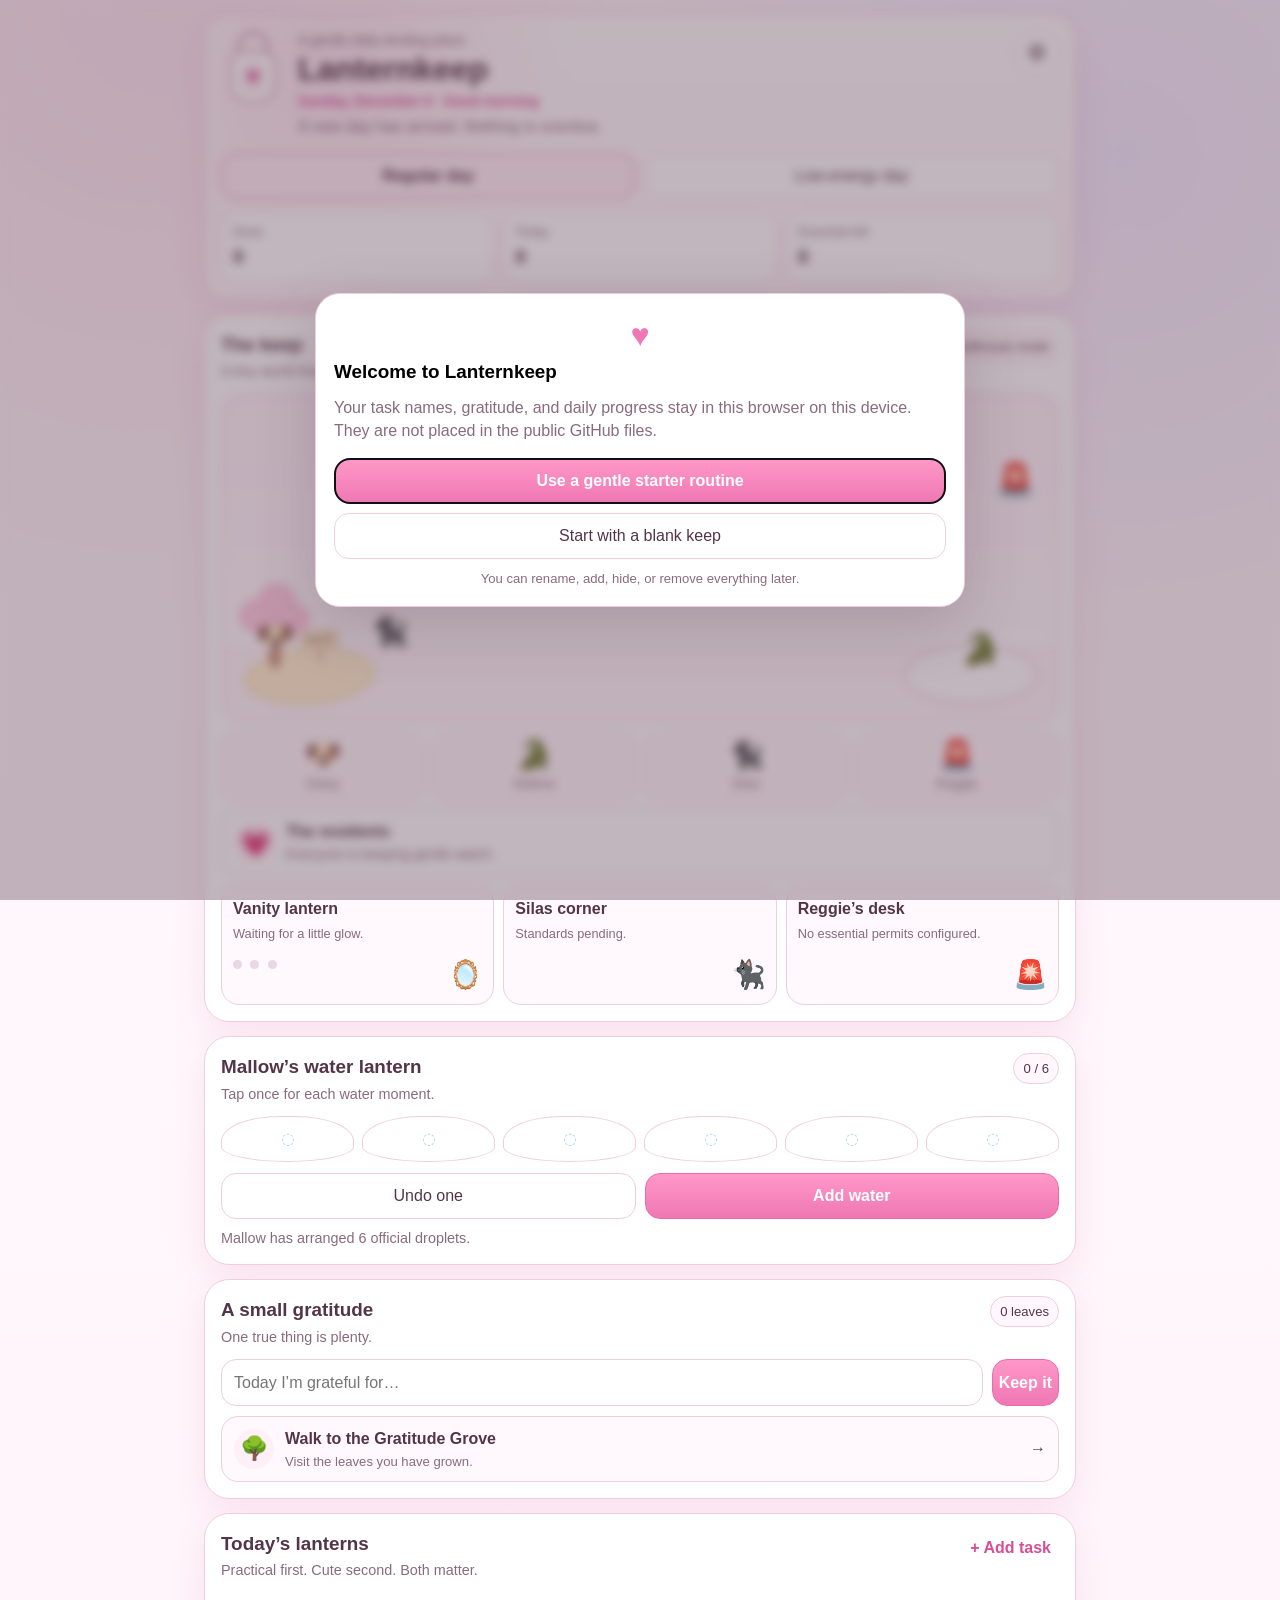
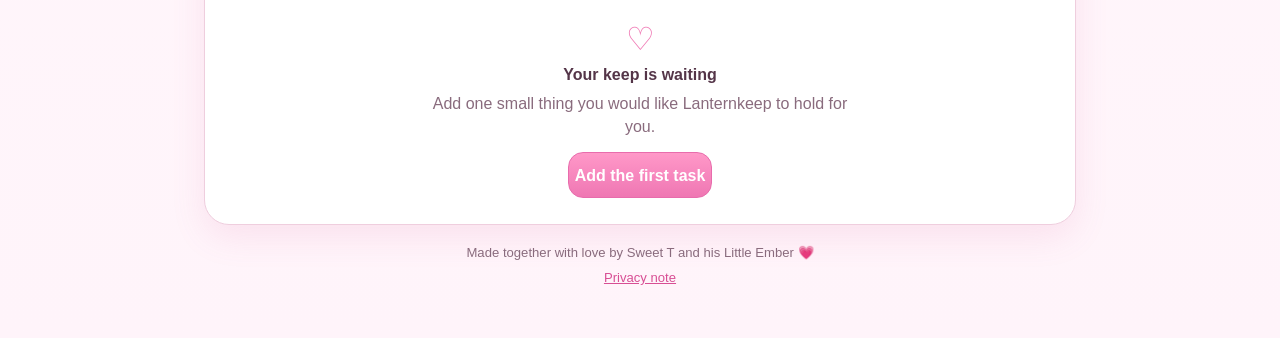
==== index.html @ 1fda89b6 "Add files via upload" ====
<!doctype html>
<html lang="en">
<head>
  <meta charset="utf-8">
  <meta name="viewport" content="width=device-width, initial-scale=1, viewport-fit=cover">
  <meta name="theme-color" content="#ef77b3">
  <meta name="description" content="Lanternkeep — a gentle daily tending app.">
  <title>Lanternkeep</title>

  <link rel="manifest" href="./manifest.webmanifest">
  <link rel="apple-touch-icon" href="./apple-touch-icon.png">
  <link rel="icon" href="./icon-192.png">
  <link rel="stylesheet" href="./styles.css">
</head>

<body>
  <div id="app" class="app-shell">
    <header class="hero card">
      <div class="brand-row">
        <div class="lantern-logo" aria-hidden="true">
          <div class="lantern-handle"></div>
          <div class="lantern-body">
            <div class="lantern-glow"></div>
            <div class="lantern-heart">♥</div>
          </div>
        </div>

        <div class="brand-copy">
          <div class="eyebrow">A gentle daily tending place</div>
          <h1>Lanternkeep</h1>
          <p id="dateLine" class="date-line">Today · The keep is waking up</p>
          <p id="heroMessage">Tend what keeps you well. The rest can wait.</p>
        </div>

        <button id="openSettings" class="icon-button" type="button" aria-label="Edit Lanternkeep">
          ⚙︎
        </button>
      </div>

      <div class="mode-row">
        <button id="regularMode" class="mode-button active" type="button">Regular day</button>
        <button id="lowEnergyMode" class="mode-button" type="button">Low-energy day</button>
      </div>

      <div class="stat-grid" aria-label="Today’s progress">
        <div class="stat">
          <span>Done</span>
          <strong id="doneCount">0</strong>
        </div>
        <div class="stat">
          <span>Today</span>
          <strong id="todayCount">0</strong>
        </div>
        <div class="stat">
          <span>Essential left</span>
          <strong id="essentialLeft">0</strong>
        </div>
      </div>
    </header>

    <main>
      <section class="card keep-card">
        <div class="section-heading">
          <div>
            <h2>The keep</h2>
            <p>A tiny world that settles in as you tend the day.</p>
          </div>
          <div id="sceneBadge" class="pill">dollhouse mode</div>
        </div>

        <div id="world" class="world" aria-label="Lanternkeep living scene">
          <div class="sky-stars" aria-hidden="true">
            <span class="star star-1">✦</span>
            <span class="star star-2">✦</span>
            <span class="star star-3">✦</span>
            <span class="star star-4">✦</span>
          </div>

          <div id="bigLantern" class="big-lantern" aria-hidden="true">
            <div class="lantern-handle"></div>
            <div class="lantern-body">
              <div class="lantern-glow"></div>
              <div class="lantern-heart">♥</div>
            </div>
          </div>

          <button id="openGroveTree" class="pink-tree gratitude-tree-link" type="button" aria-label="Walk to the Gratitude Grove">
            <span class="tree-trunk" aria-hidden="true"></span>
            <span class="tree-leaf leaf-a" aria-hidden="true"></span>
            <span class="tree-leaf leaf-b" aria-hidden="true"></span>
            <span class="tree-leaf leaf-c" aria-hidden="true"></span>
            <span class="tree-path-sign" aria-hidden="true">Grove</span>
          </button>

          <div id="gratitudeTreeNote" class="tree-note"></div>

          <div class="path" aria-hidden="true"></div>
          <div id="pawprints" class="pawprints" aria-hidden="true">
            <span>🐾</span><span>🐾</span><span>🐾</span>
          </div>

          <div class="pond" aria-label="Mallow’s pond">
            <div id="pondFill" class="pond-fill"></div>
            <div class="pond-shine"></div>
          </div>

          <div id="daisyScene" class="scene-resident daisy-scene" aria-label="Daisy">🐶</div>
          <div id="mallowScene" class="scene-resident mallow-scene" aria-label="Mallow">🐊</div>
          <div id="silasScene" class="scene-resident silas-scene" aria-label="Silas">🐈‍⬛</div>
          <div id="reggieScene" class="scene-resident reggie-scene" aria-label="Reggie">🚨</div>

          <div id="sceneBubble" class="scene-bubble" role="status" aria-live="polite"></div>
          <div class="world-ground" aria-hidden="true"></div>
        </div>

        <section class="resident-strip" aria-label="Resident reactions">
          <div class="resident-chips">
            <div id="daisyChip" class="resident-chip" aria-label="Daisy">
              <span class="resident-chip-face" aria-hidden="true">🐶</span>
              <small>Daisy</small>
            </div>
            <div id="mallowChip" class="resident-chip" aria-label="Mallow">
              <span class="resident-chip-face" aria-hidden="true">🐊</span>
              <small>Mallow</small>
            </div>
            <div id="silasChip" class="resident-chip" aria-label="Silas">
              <span class="resident-chip-face" aria-hidden="true">🐈‍⬛</span>
              <small>Silas</small>
            </div>
            <div id="reggieChip" class="resident-chip" aria-label="Reggie">
              <span class="resident-chip-face" aria-hidden="true">🚨</span>
              <small>Reggie</small>
            </div>
          </div>

          <div id="residentReactionBar" class="resident-reaction-bar" role="status" aria-live="polite">
            <span id="residentReactionFace" class="resident-reaction-face" aria-hidden="true">💗</span>
            <div>
              <strong id="residentReactionName">The residents</strong>
              <p id="residentReactionText">Everyone is keeping gentle watch.</p>
            </div>
          </div>
        </section>

        <div class="scene-detail-grid">
          <article class="scene-detail">
            <div>
              <h3>Vanity lantern</h3>
              <p id="vanityMessage">Waiting for a little glow.</p>
              <div class="vanity-lights" aria-hidden="true">
                <span id="faceLight"></span>
                <span id="skinLight"></span>
                <span id="hairLight"></span>
              </div>
            </div>
            <div class="detail-art">🪞</div>
          </article>

          <article class="scene-detail">
            <div>
              <h3>Silas corner</h3>
              <p id="silasMessage">Standards pending.</p>
              <div id="silasStamp" class="mini-stamp">APPROVED</div>
            </div>
            <div class="detail-art">🐈‍⬛</div>
          </article>

          <article class="scene-detail">
            <div>
              <h3>Reggie’s desk</h3>
              <p id="reggieMessage">No permit issued.</p>
              <div id="restStamp" class="mini-stamp">REST OK</div>
            </div>
            <div class="detail-art">🚨</div>
          </article>
        </div>
      </section>

      <section class="card water-card">
        <div class="section-heading">
          <div>
            <h2>Mallow’s water lantern</h2>
            <p>Tap once for each water moment.</p>
          </div>
          <div id="waterBadge" class="pill">0 / 6</div>
        </div>

        <div id="waterDrops" class="water-drops" aria-label="Water progress"></div>

        <div class="two-buttons">
          <button id="undoWater" class="secondary-button" type="button">Undo one</button>
          <button id="addWater" class="primary-button" type="button">Add water</button>
        </div>

        <p id="waterMessage" class="gentle-note">
          Mallow has arranged six official droplets.
        </p>
      </section>

      <section id="gratitude" class="card gratitude-card">
        <div class="section-heading">
          <div>
            <h2>A small gratitude</h2>
            <p>One true thing is plenty.</p>
          </div>
          <span id="gratitudeLeafCount" class="pill">0 leaves</span>
        </div>

        <div class="gratitude-row">
          <input id="gratitudeInput" type="text" maxlength="160" autocomplete="off" placeholder="Today I’m grateful for…">
          <button id="saveGratitude" class="primary-button" type="button">Keep it</button>
        </div>

        <div id="gratitudeSaved" class="saved-note" hidden></div>

        <a id="openGroveLink" class="grove-link-button" href="./grove.html">
          <span class="grove-link-icon" aria-hidden="true">🌳</span>
          <span>
            <strong>Walk to the Gratitude Grove</strong>
            <small>Visit the leaves you have grown.</small>
          </span>
          <span aria-hidden="true">→</span>
        </a>
      </section>

      <section class="card tasks-card">
        <div class="section-heading">
          <div>
            <h2>Today’s lanterns</h2>
            <p>Practical first. Cute second. Both matter.</p>
          </div>
          <button id="addTaskQuick" class="text-button" type="button">+ Add task</button>
        </div>

        <div id="taskSections"></div>

        <div id="emptyRoutine" class="empty-state" hidden>
          <div class="empty-icon">♡</div>
          <h3>Your keep is waiting</h3>
          <p>Add one small thing you would like Lanternkeep to hold for you.</p>
          <button id="emptyAddTask" class="primary-button" type="button">Add the first task</button>
        </div>
      </section>

    </main>

    <footer>
      <p>Made together with love by Sweet T and his Little Ember 💗</p>
      <button id="openPrivacy" type="button">Privacy note</button>
    </footer>
  </div>

  <dialog id="welcomeDialog" class="app-dialog">
    <form method="dialog" class="dialog-card">
      <div class="dialog-lantern">♥</div>
      <h2>Welcome to Lanternkeep</h2>
      <p>
        Your task names, gratitude, and daily progress stay in this browser on this device.
        They are not placed in the public GitHub files.
      </p>

      <div class="choice-stack">
        <button id="useStarter" class="primary-button" type="button">
          Use a gentle starter routine
        </button>
        <button id="startBlank" class="secondary-button" type="button">
          Start with a blank keep
        </button>
      </div>

      <p class="dialog-fine-print">
        You can rename, add, hide, or remove everything later.
      </p>
    </form>
  </dialog>

  <dialog id="settingsDialog" class="app-dialog">
    <form method="dialog" class="dialog-card settings-dialog-card">
      <div class="dialog-header">
        <div>
          <div class="eyebrow">Stored only on this device</div>
          <h2>Edit Lanternkeep</h2>
        </div>
        <button class="icon-button" value="cancel" aria-label="Close settings">×</button>
      </div>

      <div class="settings-section">
        <div class="settings-heading">
          <div>
            <h3>Your routine</h3>
            <p>Private task names are saved in this browser, not GitHub.</p>
          </div>
          <button id="addTaskSettings" class="text-button" type="button">+ Add</button>
        </div>
        <div id="settingsTaskList" class="settings-task-list"></div>
      </div>

      <div class="settings-section">
        <h3>Water goal</h3>
        <label class="field-label" for="waterGoal">Droplets per day</label>
        <select id="waterGoal">
          <option value="4">4</option>
          <option value="5">5</option>
          <option value="6">6</option>
          <option value="7">7</option>
          <option value="8">8</option>
          <option value="9">9</option>
          <option value="10">10</option>
        </select>
      </div>

      <div class="settings-section privacy-box">
        <h3>Privacy and backups</h3>
        <p>
          Lanternkeep uses local browser storage. This is private from GitHub, but it is not
          encrypted and it does not automatically move to another phone. Clearing Safari website
          data can erase it.
        </p>

        <div class="two-buttons">
          <button id="exportData" class="secondary-button" type="button">Export backup</button>
          <label class="secondary-button file-button">
            Import backup
            <input id="importData" type="file" accept="application/json">
          </label>
        </div>
      </div>

      <div class="danger-zone">
        <button id="resetToday" class="secondary-button" type="button">Reset today</button>
        <button id="eraseEverything" class="danger-button" type="button">Erase all local data</button>
      </div>
    </form>
  </dialog>

  <dialog id="taskDialog" class="app-dialog">
    <form id="taskForm" class="dialog-card">
      <div class="dialog-header">
        <div>
          <div class="eyebrow">Kept on this device</div>
          <h2 id="taskDialogTitle">Add a lantern</h2>
        </div>
        <button id="closeTaskDialog" class="icon-button" type="button" aria-label="Close task editor">×</button>
      </div>

      <input id="editingTaskId" type="hidden">

      <label class="field-label" for="taskName">Task name</label>
      <input id="taskName" type="text" maxlength="80" autocomplete="off" required placeholder="A small thing to tend">

      <div class="form-grid">
        <div>
          <label class="field-label" for="taskSection">Time of day</label>
          <select id="taskSection">
            <option value="morning">Morning</option>
            <option value="afternoon">Afternoon</option>
            <option value="evening">Evening</option>
            <option value="bedtime">Bedtime</option>
          </select>
        </div>

        <div>
          <label class="field-label" for="taskType">Kind</label>
          <select id="taskType">
            <option value="essential">Essential</option>
            <option value="daily">Daily</option>
            <option value="bonus">Bonus</option>
          </select>
        </div>
      </div>

      <label class="field-label" for="taskResident">Resident reaction</label>
      <select id="taskResident">
        <option value="reggie">Reggie</option>
        <option value="silas">Silas</option>
        <option value="daisy">Daisy</option>
        <option value="mallow">Mallow</option>
      </select>

      <div class="two-buttons">
        <button id="deleteTask" class="danger-button" type="button" hidden>Delete task</button>
        <button class="primary-button" type="submit">Save task</button>
      </div>
    </form>
  </dialog>

  <dialog id="privacyDialog" class="app-dialog">
    <form method="dialog" class="dialog-card">
      <div class="dialog-header">
        <h2>Lanternkeep privacy</h2>
        <button class="icon-button" value="cancel" aria-label="Close privacy note">×</button>
      </div>

      <p><strong>Public:</strong> the generic app code and artwork uploaded to GitHub Pages.</p>
      <p><strong>On this device:</strong> your task names, gratitude, settings, and completion history.</p>
      <p>
        That local information is not sent to GitHub. It may still be visible to someone using
        your unlocked device, and it can be lost if browser data is cleared.
      </p>
    </form>
  </dialog>

  <template id="taskSectionTemplate">
    <section class="time-section">
      <div class="time-heading">
        <div>
          <h3></h3>
          <p></p>
        </div>
        <div class="pill section-count"></div>
      </div>
      <div class="task-list"></div>
    </section>
  </template>

  <template id="taskTemplate">
    <label class="task-row">
      <input type="checkbox">
      <span class="custom-check" aria-hidden="true"></span>
      <span class="task-copy">
        <strong class="task-name"></strong>
        <small class="task-kind"></small>
      </span>
      <button class="task-edit-button" type="button" aria-label="Edit task">•••</button>
    </label>
  </template>

  <script src="./app.js"></script>
</body>
</html>
---- styles.css ----
:root {
  --ink: #543548;
  --muted: #896b7d;
  --line: #efcede;
  --pink: #ef77b3;
  --pink-deep: #d84e94;
  --pink-soft: #fff0f7;
  --blue: #86d4fb;
  --panel: #ffffff;
  --danger: #b83d63;
  --shadow: 0 12px 34px rgba(210, 92, 148, 0.12);
  color-scheme: light;
}

* {
  box-sizing: border-box;
}

html {
  background: #fff5fa;
}

body {
  margin: 0;
  min-height: 100vh;
  background:
    radial-gradient(circle at 12% 0%, #ffe8f3 0%, transparent 28%),
    radial-gradient(circle at 88% 8%, #f5edff 0%, transparent 24%),
    linear-gradient(180deg, #fffafd, #fff4fa);
  color: var(--ink);
  font:
    16px/1.45 -apple-system, BlinkMacSystemFont, "Segoe UI", Roboto,
    Helvetica, Arial, sans-serif;
}

button,
input,
select {
  font: inherit;
}

button,
label,
select {
  -webkit-tap-highlight-color: transparent;
}

button {
  touch-action: manipulation;
}

.app-shell {
  width: min(100%, 900px);
  margin: 0 auto;
  padding:
    max(14px, env(safe-area-inset-top))
    14px
    calc(34px + env(safe-area-inset-bottom));
}

.card {
  margin-bottom: 14px;
  padding: 16px;
  overflow: hidden;
  border: 1px solid var(--line);
  border-radius: 25px;
  background: var(--panel);
  box-shadow: var(--shadow);
}

h1,
h2,
h3,
p {
  margin: 0;
}

h1 {
  margin-top: 2px;
  font-size: clamp(1.55rem, 6vw, 2rem);
  line-height: 1.05;
}

h2 {
  font-size: 1.18rem;
}

h3 {
  font-size: 1rem;
}

.eyebrow {
  color: var(--muted);
  font-size: 0.86rem;
}

.hero {
  background:
    radial-gradient(circle at 14% 15%, rgba(239, 119, 179, 0.14), transparent 30%),
    linear-gradient(180deg, #fffdfd, #fff6fb);
}

.brand-row {
  display: flex;
  gap: 13px;
  align-items: flex-start;
}

.brand-copy {
  flex: 1;
  min-width: 0;
}

.brand-copy p {
  margin-top: 6px;
  color: var(--muted);
}

.brand-copy .date-line {
  margin-top: 5px;
  color: var(--pink-deep);
  font-size: 0.86rem;
  font-weight: 700;
}

.brand-copy .date-line + #heroMessage {
  margin-top: 3px;
}

.icon-button {
  display: grid;
  width: 44px;
  height: 44px;
  flex: 0 0 auto;
  place-items: center;
  border: 1px solid var(--line);
  border-radius: 50%;
  background: #fff;
  color: var(--ink);
  font-size: 1.35rem;
  cursor: pointer;
}

.lantern-logo,
.big-lantern {
  position: relative;
  width: 64px;
  height: 77px;
  flex: 0 0 auto;
}

.lantern-handle {
  position: absolute;
  top: 0;
  left: 16px;
  width: 32px;
  height: 25px;
  border: 3px solid #dba3bf;
  border-bottom: 0;
  border-radius: 19px 19px 0 0;
}

.lantern-body {
  position: absolute;
  top: 20px;
  left: 9px;
  width: 46px;
  height: 52px;
  overflow: hidden;
  border: 2px solid #dba3bf;
  border-radius: 14px 14px 18px 18px;
  background: #fff;
}

.lantern-glow {
  position: absolute;
  inset: 8px;
  border-radius: 50% 50% 42% 42%;
  background: var(--pink);
  opacity: 0.14;
  transition: 260ms ease;
}

.lantern-heart {
  position: absolute;
  inset: 0;
  display: grid;
  place-items: center;
  color: var(--pink-deep);
  font-size: 23px;
}

.lit .lantern-glow {
  opacity: 0.74;
  transform: scale(1.08);
  box-shadow: 0 0 28px rgba(239, 119, 179, 0.38);
}

.mode-row {
  display: grid;
  grid-template-columns: 1fr 1fr;
  gap: 9px;
  margin-top: 15px;
}

.mode-button,
.primary-button,
.secondary-button,
.danger-button,
.text-button,
.file-button {
  min-height: 46px;
  border-radius: 15px;
  cursor: pointer;
}

.mode-button {
  border: 1px solid var(--line);
  background: #fff;
  color: var(--ink);
}

.mode-button.active {
  border-color: var(--pink);
  background: var(--pink-soft);
  font-weight: 700;
}

.primary-button {
  border: 1px solid #e86cac;
  background: linear-gradient(180deg, #ff98c8, var(--pink));
  color: #fff;
  font-weight: 700;
}

.secondary-button,
.file-button {
  display: grid;
  place-items: center;
  border: 1px solid var(--line);
  background: #fff;
  color: var(--ink);
  text-align: center;
}

.danger-button {
  border: 1px solid #e1a8ba;
  background: #fff5f8;
  color: var(--danger);
  font-weight: 650;
}

.text-button {
  min-height: 36px;
  padding: 4px 8px;
  border: 0;
  background: transparent;
  color: var(--pink-deep);
  font-weight: 700;
}

.stat-grid {
  display: grid;
  grid-template-columns: repeat(3, 1fr);
  gap: 9px;
  margin-top: 12px;
}

.stat {
  padding: 11px;
  border: 1px solid var(--line);
  border-radius: 17px;
  background: #fff;
}

.stat span {
  display: block;
  color: var(--muted);
  font-size: 0.78rem;
}

.stat strong {
  display: block;
  margin-top: 2px;
  font-size: 1.2rem;
}

.section-heading,
.settings-heading,
.dialog-header,
.time-heading {
  display: flex;
  gap: 10px;
  align-items: flex-start;
  justify-content: space-between;
}

.section-heading {
  margin-bottom: 11px;
}

.section-heading p,
.settings-heading p,
.time-heading p {
  margin-top: 3px;
  color: var(--muted);
  font-size: 0.9rem;
}

.pill {
  padding: 5px 9px;
  border: 1px solid var(--line);
  border-radius: 999px;
  background: #fff7fb;
  font-size: 0.82rem;
  white-space: nowrap;
}

.world {
  position: relative;
  min-height: 330px;
  overflow: hidden;
  border: 1px solid var(--line);
  border-radius: 22px;
  background: linear-gradient(180deg, #fff3fa, #fffafe 62%, #fff);
  transition: 260ms ease;
}

.world.low-energy {
  background: linear-gradient(180deg, #fff9fc, #fff 78%);
}

.big-lantern {
  position: absolute;
  top: 16px;
  left: 50%;
  z-index: 5;
  transform: translateX(-50%) scale(1.13);
}

.star {
  position: absolute;
  z-index: 2;
  color: #efc45f;
  opacity: 0.15;
  transition: 260ms ease;
}

.star.on {
  opacity: 1;
  transform: translateY(-2px);
}

.star-1 { top: 14%; left: 17%; }
.star-2 { top: 20%; left: 35%; }
.star-3 { top: 15%; left: 69%; }
.star-4 { top: 23%; left: 83%; }

.pink-tree {
  position: absolute;
  bottom: 54px;
  left: 17px;
  z-index: 4;
  width: 74px;
  height: 112px;
}

.tree-trunk {
  position: absolute;
  bottom: 0;
  left: 30px;
  width: 12px;
  height: 46px;
  border-radius: 8px;
  background: #c99578;
}

.tree-leaf {
  position: absolute;
  border: 1px solid #efbdd4;
  border-radius: 50%;
  background: #ffcce1;
}

.leaf-a { bottom: 35px; left: 0; width: 36px; height: 34px; }
.leaf-b { bottom: 49px; left: 19px; width: 38px; height: 36px; }
.leaf-c { bottom: 34px; left: 40px; width: 31px; height: 31px; }

.tree-note {
  position: absolute;
  bottom: 124px;
  left: 71px;
  z-index: 9;
  max-width: min(160px, 45vw);
  padding: 5px 8px;
  border: 1px solid var(--line);
  border-radius: 11px;
  background: #fff;
  font-size: 0.72rem;
  opacity: 0;
  transform: translateY(6px);
  transition: 260ms ease;
}

.tree-note.show {
  opacity: 1;
  transform: none;
}

.path {
  position: absolute;
  bottom: 17px;
  left: 22px;
  z-index: 3;
  width: 132px;
  height: 57px;
  border: 1px solid #ebd6a4;
  border-radius: 50%;
  background: #fff0ce;
  transform: rotate(-4deg);
}

.pawprints {
  position: absolute;
  bottom: 30px;
  left: 53px;
  z-index: 8;
  display: flex;
  gap: 7px;
  align-items: center;
  opacity: 0;
  transform: rotate(-10deg) translateY(4px);
  transition: 260ms ease;
  font-size: 17px;
}

.pawprints.show {
  opacity: 1;
  transform: rotate(-10deg) translateY(0);
}

.pond {
  position: absolute;
  right: 20px;
  bottom: 17px;
  z-index: 3;
  width: 134px;
  height: 60px;
  overflow: hidden;
  border: 2px solid #eecfe0;
  border-radius: 50%;
  background: #fff;
}

.pond-fill {
  position: absolute;
  right: 0;
  bottom: 0;
  left: 0;
  height: 0;
  background: linear-gradient(180deg, #c8edff, var(--blue));
  transition: 320ms ease;
}

.pond-shine {
  position: absolute;
  top: 9px;
  left: 50%;
  width: 44px;
  height: 7px;
  border: 2px solid rgba(255,255,255,0.8);
  border-top: 0;
  border-radius: 50%;
  transform: translateX(-50%);
}

.world-ground {
  position: absolute;
  right: 0;
  bottom: 0;
  left: 0;
  z-index: 1;
  height: 74px;
  border-top: 1px solid #f1dce7;
  background: #fff7fb;
}

.scene-resident {
  position: absolute;
  z-index: 8;
  font-size: 31px;
  transform-origin: center;
  user-select: none;
}

.daisy-scene {
  bottom: 61px;
  left: 34px;
  animation: idle-bob 2.8s ease-in-out infinite;
}

.mallow-scene {
  right: 58px;
  bottom: 49px;
  animation: idle-bob 3.2s ease-in-out infinite;
}

.silas-scene {
  bottom: 67px;
  left: 148px;
  animation: idle-blink 4s step-end infinite;
}

.reggie-scene {
  top: 64px;
  right: 23px;
  animation: idle-wiggle 4.6s ease-in-out infinite;
}

.scene-resident.react {
  animation: happy-hop 0.5s ease-in-out 2 alternate;
}

.reggie-scene.permit {
  animation: siren-spin 0.85s ease-in-out 2;
}

.scene-bubble {
  position: absolute;
  top: 126px;
  left: 50%;
  z-index: 10;
  max-width: min(280px, 78%);
  padding: 7px 10px;
  border: 1px solid var(--line);
  border-radius: 12px;
  background: rgba(255,255,255,0.95);
  color: var(--muted);
  font-size: 0.78rem;
  text-align: center;
  opacity: 0;
  transform: translate(-50%, 7px);
  transition: 220ms ease;
  pointer-events: none;
}

.scene-bubble.show {
  opacity: 1;
  transform: translate(-50%, 0);
}

.resident-strip {
  margin-top: 10px;
}

.resident-chips {
  display: grid;
  grid-template-columns: repeat(4, 1fr);
  gap: 7px;
}

.resident-chip {
  display: grid;
  min-width: 0;
  min-height: 66px;
  place-items: center;
  padding: 7px 4px;
  border: 1px solid var(--line);
  border-radius: 16px;
  background: #fff8fc;
  color: var(--muted);
  text-align: center;
  transition: 220ms ease;
}

.resident-chip.active {
  border-color: var(--pink);
  background: var(--pink-soft);
  color: var(--ink);
}

.resident-chip-face {
  display: block;
  font-size: 29px;
  line-height: 1;
  transform-origin: center;
}

.resident-chip small {
  display: block;
  overflow: hidden;
  max-width: 100%;
  margin-top: 4px;
  text-overflow: ellipsis;
  white-space: nowrap;
}

.resident-chip.react .resident-chip-face {
  animation: happy-hop 0.5s ease-in-out 2 alternate;
}

.resident-reaction-bar {
  display: flex;
  gap: 10px;
  align-items: center;
  min-height: 66px;
  margin-top: 8px;
  padding: 10px 12px;
  border: 1px solid var(--line);
  border-radius: 17px;
  background: #fff;
}

.resident-reaction-face {
  display: grid;
  width: 42px;
  height: 42px;
  flex: 0 0 auto;
  place-items: center;
  border-radius: 50%;
  background: var(--pink-soft);
  font-size: 25px;
}

.resident-reaction-bar p {
  margin-top: 2px;
  color: var(--muted);
  font-size: 0.86rem;
}

.scene-detail-grid {
  display: grid;
  grid-template-columns: repeat(3, 1fr);
  gap: 9px;
  margin-top: 9px;
}

.scene-detail {
  position: relative;
  min-height: 120px;
  padding: 11px;
  overflow: hidden;
  border: 1px solid var(--line);
  border-radius: 18px;
  background: #fff8fc;
}

.scene-detail p {
  max-width: calc(100% - 36px);
  margin-top: 4px;
  color: var(--muted);
  font-size: 0.8rem;
}

.detail-art {
  position: absolute;
  right: 10px;
  bottom: 9px;
  font-size: 28px;
}

.vanity-lights {
  margin-top: 9px;
}

.vanity-lights span {
  display: inline-block;
  width: 9px;
  height: 9px;
  margin-right: 4px;
  border-radius: 50%;
  background: #e8d8e1;
  transition: 220ms ease;
}

.vanity-lights span.on {
  background: var(--pink);
  box-shadow: 0 0 8px rgba(238, 118, 177, 0.35);
}

.mini-stamp {
  display: inline-block;
  margin-top: 9px;
  padding: 3px 6px;
  border: 2px solid var(--pink-deep);
  border-radius: 9px;
  color: var(--pink-deep);
  font-size: 0.7rem;
  font-weight: 800;
  opacity: 0;
  transform: rotate(-5deg) scale(0.8);
  transition: 260ms ease;
}

.mini-stamp.show {
  opacity: 1;
  transform: rotate(-5deg) scale(1);
}

.water-drops {
  display: grid;
  grid-template-columns: repeat(auto-fit, minmax(42px, 1fr));
  gap: 8px;
}

.water-drop {
  height: 46px;
  border: 1px solid var(--line);
  border-radius: 50% 50% 57% 57% / 62% 62% 38% 38%;
  background: #fff;
  color: #a3d8f6;
  cursor: pointer;
  transition: 220ms ease;
}

.water-drop.filled {
  border-color: #84cffa;
  background: linear-gradient(180deg, #c8edff, #86d4fb);
  color: #fff;
  transform: translateY(-2px);
}

.two-buttons {
  display: grid;
  grid-template-columns: 1fr 1fr;
  gap: 9px;
  margin-top: 11px;
}

.gentle-note {
  margin-top: 9px;
  color: var(--muted);
  font-size: 0.9rem;
}

.gratitude-row {
  display: grid;
  grid-template-columns: 1fr auto;
  gap: 9px;
}

input[type="text"],
select {
  width: 100%;
  min-height: 46px;
  padding: 11px 12px;
  border: 1px solid var(--line);
  border-radius: 15px;
  background: #fff;
  color: var(--ink);
}

.saved-note {
  margin-top: 9px;
  padding: 10px;
  border: 1px solid var(--line);
  border-radius: 14px;
  background: #fff6fb;
}

.time-section {
  margin-top: 10px;
  overflow: hidden;
  border: 1px solid var(--line);
  border-radius: 19px;
  background: #fff;
}

.time-heading {
  padding: 13px;
  border-bottom: 1px solid #f4e1ea;
}

.task-list {
  padding: 1px 11px 11px;
}

.task-row {
  position: relative;
  display: flex;
  gap: 11px;
  align-items: center;
  min-height: 58px;
  margin-top: 10px;
  padding: 10px;
  border: 1px solid var(--line);
  border-radius: 15px;
  background: #fff;
  cursor: pointer;
  transition: 220ms ease;
}

.task-row.done {
  background: #fff6fb;
  opacity: 0.68;
}

.task-row.done .task-name {
  text-decoration: line-through;
}

.task-row input {
  position: absolute;
  opacity: 0;
  pointer-events: none;
}

.custom-check {
  display: grid;
  width: 24px;
  height: 24px;
  flex: 0 0 auto;
  place-items: center;
  border: 2px solid #dcb3c8;
  border-radius: 7px;
  color: #fff;
  transition: 220ms ease;
}

.task-row.done .custom-check {
  border-color: var(--pink);
  background: var(--pink);
}

.task-row.done .custom-check::after {
  content: "✓";
  font-size: 0.8rem;
}

.task-copy {
  flex: 1;
  min-width: 0;
}

.task-copy strong,
.task-copy small {
  display: block;
}

.task-copy small {
  margin-top: 2px;
  color: var(--muted);
  font-size: 0.8rem;
}

.task-edit-button {
  width: 42px;
  height: 42px;
  flex: 0 0 auto;
  border: 0;
  border-radius: 50%;
  background: transparent;
  color: var(--muted);
  cursor: pointer;
}

.empty-state {
  padding: 24px 10px 10px;
  text-align: center;
}

.empty-state p {
  max-width: 420px;
  margin: 6px auto 14px;
  color: var(--muted);
}

.empty-icon {
  color: var(--pink);
  font-size: 2rem;
}


footer {
  padding: 4px 8px 16px;
  color: var(--muted);
  text-align: center;
  font-size: 0.82rem;
}

footer button {
  margin-top: 5px;
  border: 0;
  background: transparent;
  color: var(--pink-deep);
  text-decoration: underline;
}

.app-dialog {
  width: min(calc(100% - 24px), 650px);
  max-height: calc(100vh - 40px);
  padding: 0;
  overflow: visible;
  border: 0;
  border-radius: 25px;
  background: transparent;
}

.app-dialog::backdrop {
  background: rgba(84, 53, 72, 0.36);
  backdrop-filter: blur(5px);
}

.dialog-card {
  max-height: calc(100vh - 40px);
  padding: 18px;
  overflow-y: auto;
  border: 1px solid var(--line);
  border-radius: 25px;
  background: #fff;
  box-shadow: 0 18px 60px rgba(84, 53, 72, 0.22);
}

.dialog-card > p {
  margin-top: 10px;
  color: var(--muted);
}

.dialog-lantern {
  color: var(--pink);
  font-size: 2rem;
  text-align: center;
}

.choice-stack {
  display: grid;
  gap: 9px;
  margin-top: 16px;
}

.dialog-fine-print {
  font-size: 0.82rem;
  text-align: center;
}

.settings-section {
  margin-top: 18px;
  padding-top: 16px;
  border-top: 1px solid #f3dfe9;
}

.settings-task-list {
  display: grid;
  gap: 8px;
  margin-top: 10px;
}

.settings-task {
  display: flex;
  gap: 9px;
  align-items: center;
  padding: 10px;
  border: 1px solid var(--line);
  border-radius: 14px;
}

.settings-task-copy {
  flex: 1;
  min-width: 0;
}

.settings-task-copy strong,
.settings-task-copy small {
  display: block;
}

.settings-task-copy small {
  color: var(--muted);
}

.settings-task button {
  min-width: 44px;
  min-height: 44px;
  border: 1px solid var(--line);
  border-radius: 13px;
  background: #fff;
  color: var(--ink);
}

.privacy-box {
  padding: 14px;
  border: 1px solid var(--line);
  border-radius: 17px;
  background: #fff8fc;
}

.privacy-box p {
  margin-top: 7px;
  color: var(--muted);
  font-size: 0.88rem;
}

.file-button {
  position: relative;
}

.file-button input {
  position: absolute;
  width: 1px;
  height: 1px;
  opacity: 0;
}

.danger-zone {
  display: grid;
  grid-template-columns: 1fr 1fr;
  gap: 9px;
  margin-top: 18px;
}

.field-label {
  display: block;
  margin: 14px 0 6px;
  color: var(--muted);
  font-size: 0.86rem;
  font-weight: 650;
}

.form-grid {
  display: grid;
  grid-template-columns: 1fr 1fr;
  gap: 9px;
}

@keyframes idle-bob {
  0%, 100% { transform: translateY(0); }
  50% { transform: translateY(-4px); }
}

@keyframes idle-blink {
  0%, 92%, 100% { transform: scaleY(1); }
  94%, 96% { transform: scaleY(0.82); }
}

@keyframes idle-wiggle {
  0%, 100% { transform: rotate(0deg); }
  25% { transform: rotate(-2deg); }
  75% { transform: rotate(2deg); }
}

@keyframes happy-hop {
  from { transform: translateY(0) scale(1); }
  to { transform: translateY(-7px) scale(1.06); }
}

@keyframes siren-spin {
  0% { transform: rotate(-4deg) scale(1); }
  50% { transform: rotate(4deg) scale(1.08); }
  100% { transform: rotate(-4deg) scale(1); }
}

@media (max-width: 720px) {
  .scene-detail-grid {
    grid-template-columns: 1fr;
  }


  .gratitude-row,
  .form-grid {
    grid-template-columns: 1fr;
  }
}

@media (max-width: 390px) {
  .brand-row {
    gap: 9px;
  }

  .lantern-logo {
    transform: scale(0.88);
    transform-origin: top left;
    margin-right: -6px;
  }

  .stat {
    padding: 9px;
  }

  .world {
    min-height: 310px;
  }

  .silas-scene {
    left: 130px;
  }
}

@media (prefers-reduced-motion: reduce) {
  *,
  *::before,
  *::after {
    scroll-behavior: auto !important;
    animation-duration: 0.001ms !important;
    animation-iteration-count: 1 !important;
    transition-duration: 0.001ms !important;
  }
}


/* Gratitude Grove — Lanternkeep 1.2 */
.gratitude-tree-link {
  appearance: none;
  padding: 0;
  border: 0;
  background: transparent;
  color: inherit;
  cursor: pointer;
  -webkit-tap-highlight-color: transparent;
}

.gratitude-tree-link:focus-visible {
  outline: 3px solid rgba(239, 119, 179, 0.38);
  outline-offset: 5px;
}

.gratitude-tree-link.has-leaves .tree-leaf {
  box-shadow: 0 0 12px rgba(239, 119, 179, 0.24);
}

.tree-path-sign {
  position: absolute;
  right: -26px;
  bottom: 18px;
  z-index: 3;
  padding: 2px 5px;
  border: 1px solid #d9b295;
  border-radius: 5px;
  background: #fff0ce;
  color: #795a49;
  font-size: 0.58rem;
  font-weight: 800;
  transform: rotate(-5deg);
}

.tree-path-sign::before {
  content: "";
  position: absolute;
  left: 50%;
  top: 100%;
  width: 2px;
  height: 13px;
  background: #b68668;
  transform: translateX(-50%);
}

.grove-link-button {
  display: flex;
  gap: 11px;
  align-items: center;
  min-height: 58px;
  margin-top: 10px;
  padding: 10px 12px;
  border: 1px solid var(--line);
  border-radius: 17px;
  background: #fff8fc;
  color: var(--ink);
  text-decoration: none;
}

.grove-link-button > span:nth-child(2) {
  flex: 1;
  min-width: 0;
}

.grove-link-button strong,
.grove-link-button small {
  display: block;
}

.grove-link-button small {
  margin-top: 2px;
  color: var(--muted);
  font-size: 0.82rem;
}

.grove-link-icon {
  display: grid;
  width: 40px;
  height: 40px;
  flex: 0 0 auto;
  place-items: center;
  border-radius: 50%;
  background: var(--pink-soft);
  font-size: 23px;
}

.grove-page {
  background:
    radial-gradient(circle at 15% 2%, #ffe5f1 0%, transparent 28%),
    radial-gradient(circle at 87% 12%, #f0eaff 0%, transparent 25%),
    linear-gradient(180deg, #fff8fc, #fff4fa);
}

.grove-shell {
  width: min(100%, 900px);
}

.grove-header {
  background: linear-gradient(180deg, #fffdfd, #fff5fa);
}

.grove-header-row,
.grove-title-row,
.grove-tree-heading {
  display: flex;
  gap: 12px;
  align-items: center;
  justify-content: space-between;
}

.grove-title-row {
  align-items: flex-start;
  justify-content: flex-start;
  margin-top: 17px;
}

.grove-title-row p {
  margin-top: 6px;
  color: var(--muted);
}

.grove-mark {
  display: grid;
  width: 58px;
  height: 58px;
  flex: 0 0 auto;
  place-items: center;
  border: 1px solid var(--line);
  border-radius: 19px;
  background: var(--pink-soft);
  font-size: 31px;
}

.back-to-keep {
  display: inline-grid;
  min-height: 44px;
  place-items: center;
  padding: 8px 12px;
  border: 1px solid var(--line);
  border-radius: 14px;
  background: #fff;
  color: var(--ink);
  text-decoration: none;
}

.grove-branch-heading {
  align-items: flex-start;
}

.month-branches {
  display: flex;
  gap: 8px;
  overflow-x: auto;
  padding: 2px 1px 8px;
  scrollbar-width: thin;
}

.month-branch-button {
  min-width: 104px;
  min-height: 57px;
  padding: 9px 11px;
  border: 1px solid var(--line);
  border-radius: 15px;
  background: #fff;
  color: var(--ink);
  text-align: left;
  cursor: pointer;
}

.month-branch-button strong,
.month-branch-button small {
  display: block;
}

.month-branch-button small {
  margin-top: 2px;
  color: var(--muted);
}

.month-branch-button.active {
  border-color: var(--pink);
  background: var(--pink-soft);
}

.grove-tree-heading {
  margin: 13px 0 9px;
}

.full-grove-tree {
  position: relative;
  min-height: 520px;
  overflow: hidden;
  border: 1px solid var(--line);
  border-radius: 23px;
  background: linear-gradient(180deg, #fff3fa, #fffafe 68%, #fff7fb);
}

.grove-sky-specks span {
  position: absolute;
  z-index: 1;
  color: #efc45f;
  opacity: 0.65;
}

.grove-sky-specks span:nth-child(1) { top: 8%; left: 12%; }
.grove-sky-specks span:nth-child(2) { top: 13%; right: 13%; }
.grove-sky-specks span:nth-child(3) { top: 29%; left: 7%; }
.grove-sky-specks span:nth-child(4) { top: 32%; right: 8%; }

.canopy-cloud {
  position: absolute;
  z-index: 2;
  border: 1px solid #efbdd4;
  border-radius: 50%;
  background: #ffd3e5;
}

.canopy-one { top: 42px; left: 7%; width: 48%; height: 235px; }
.canopy-two { top: 22px; right: 7%; width: 49%; height: 245px; }
.canopy-three { top: 92px; left: 27%; width: 48%; height: 220px; }

.great-trunk {
  position: absolute;
  bottom: 42px;
  left: 50%;
  z-index: 3;
  width: 36px;
  height: 245px;
  border-radius: 22px 22px 9px 9px;
  background: #b98268;
  transform: translateX(-50%);
}

.great-branch {
  position: absolute;
  z-index: 3;
  height: 17px;
  border-radius: 999px;
  background: #b98268;
}

.great-branch-left {
  left: 23%;
  bottom: 190px;
  width: 31%;
  transform: rotate(25deg);
}

.great-branch-right {
  right: 22%;
  bottom: 173px;
  width: 31%;
  transform: rotate(-24deg);
}

.great-branch-high {
  left: 41%;
  bottom: 257px;
  width: 22%;
  transform: rotate(-12deg);
}

.leaf-canopy {
  position: absolute;
  top: 53px;
  right: 7%;
  left: 7%;
  z-index: 5;
  display: grid;
  grid-template-columns: repeat(5, minmax(0, 1fr));
  gap: 8px 6px;
  align-content: start;
}

.grove-leaf-button {
  min-width: 0;
  min-height: 49px;
  padding: 5px 3px;
  border: 1px solid #dfa9c3;
  border-radius: 65% 35% 62% 38%;
  background: #fff0f7;
  color: var(--ink);
  cursor: pointer;
  transform: rotate(var(--leaf-turn));
  transition: 180ms ease;
}

.grove-leaf-button strong,
.grove-leaf-button small {
  display: block;
  line-height: 1.05;
}

.grove-leaf-button strong {
  font-size: 1rem;
}

.grove-leaf-button small {
  margin-top: 3px;
  color: var(--muted);
  font-size: 0.66rem;
}

.grove-leaf-button.active,
.grove-leaf-button:focus-visible {
  border-color: var(--pink-deep);
  background: var(--pink);
  color: #fff;
  transform: rotate(var(--leaf-turn)) translateY(-3px) scale(1.04);
}

.grove-leaf-button.active small {
  color: #fff;
}

.grove-leaf-button.today::after {
  content: "today";
  display: block;
  margin-top: 2px;
  color: inherit;
  font-size: 0.52rem;
  font-weight: 800;
  letter-spacing: 0.04em;
  text-transform: uppercase;
}

.grove-ground {
  position: absolute;
  right: 0;
  bottom: 0;
  left: 0;
  z-index: 1;
  height: 76px;
  border-top: 1px solid #f0dce7;
  background: #fff7fb;
}

.leaf-memory {
  min-height: 135px;
  margin-top: 10px;
  padding: 16px;
  border: 1px solid var(--line);
  border-radius: 19px;
  background: #fff8fc;
}

.leaf-memory p {
  margin-top: 7px;
  color: var(--ink);
  font-size: 1.02rem;
}

.grove-empty {
  padding: 22px 12px 10px;
  text-align: center;
}

.grove-empty p {
  max-width: 430px;
  margin: 7px auto 14px;
  color: var(--muted);
}

.bare-tree {
  position: relative;
  width: 150px;
  height: 180px;
  margin: 0 auto 8px;
}

.bare-trunk {
  position: absolute;
  bottom: 0;
  left: 50%;
  width: 24px;
  height: 125px;
  border-radius: 18px 18px 7px 7px;
  background: #b98268;
  transform: translateX(-50%);
}

.bare-branch {
  position: absolute;
  bottom: 92px;
  width: 78px;
  height: 12px;
  border-radius: 999px;
  background: #b98268;
}

.branch-left { left: 8px; transform: rotate(28deg); }
.branch-right { right: 8px; transform: rotate(-28deg); }

.grove-cta {
  display: inline-grid;
  min-height: 46px;
  place-items: center;
  padding: 9px 14px;
  text-decoration: none;
}

.grove-philosophy {
  display: flex;
  gap: 13px;
  align-items: flex-start;
}

.grove-philosophy p {
  margin-top: 5px;
  color: var(--muted);
}

.grove-philosophy-icon {
  display: grid;
  width: 44px;
  height: 44px;
  flex: 0 0 auto;
  place-items: center;
  border-radius: 50%;
  background: var(--pink-soft);
  color: var(--pink-deep);
  font-size: 1.35rem;
}

.grove-page footer a {
  display: inline-block;
  margin-top: 5px;
  color: var(--pink-deep);
}

@media (max-width: 480px) {
  .full-grove-tree {
    min-height: 500px;
  }

  .leaf-canopy {
    top: 52px;
    right: 5%;
    left: 5%;
    gap: 7px 4px;
  }

  .grove-leaf-button {
    min-height: 46px;
  }

  .canopy-one { left: 2%; width: 54%; }
  .canopy-two { right: 2%; width: 54%; }
  .canopy-three { left: 24%; width: 53%; }
}
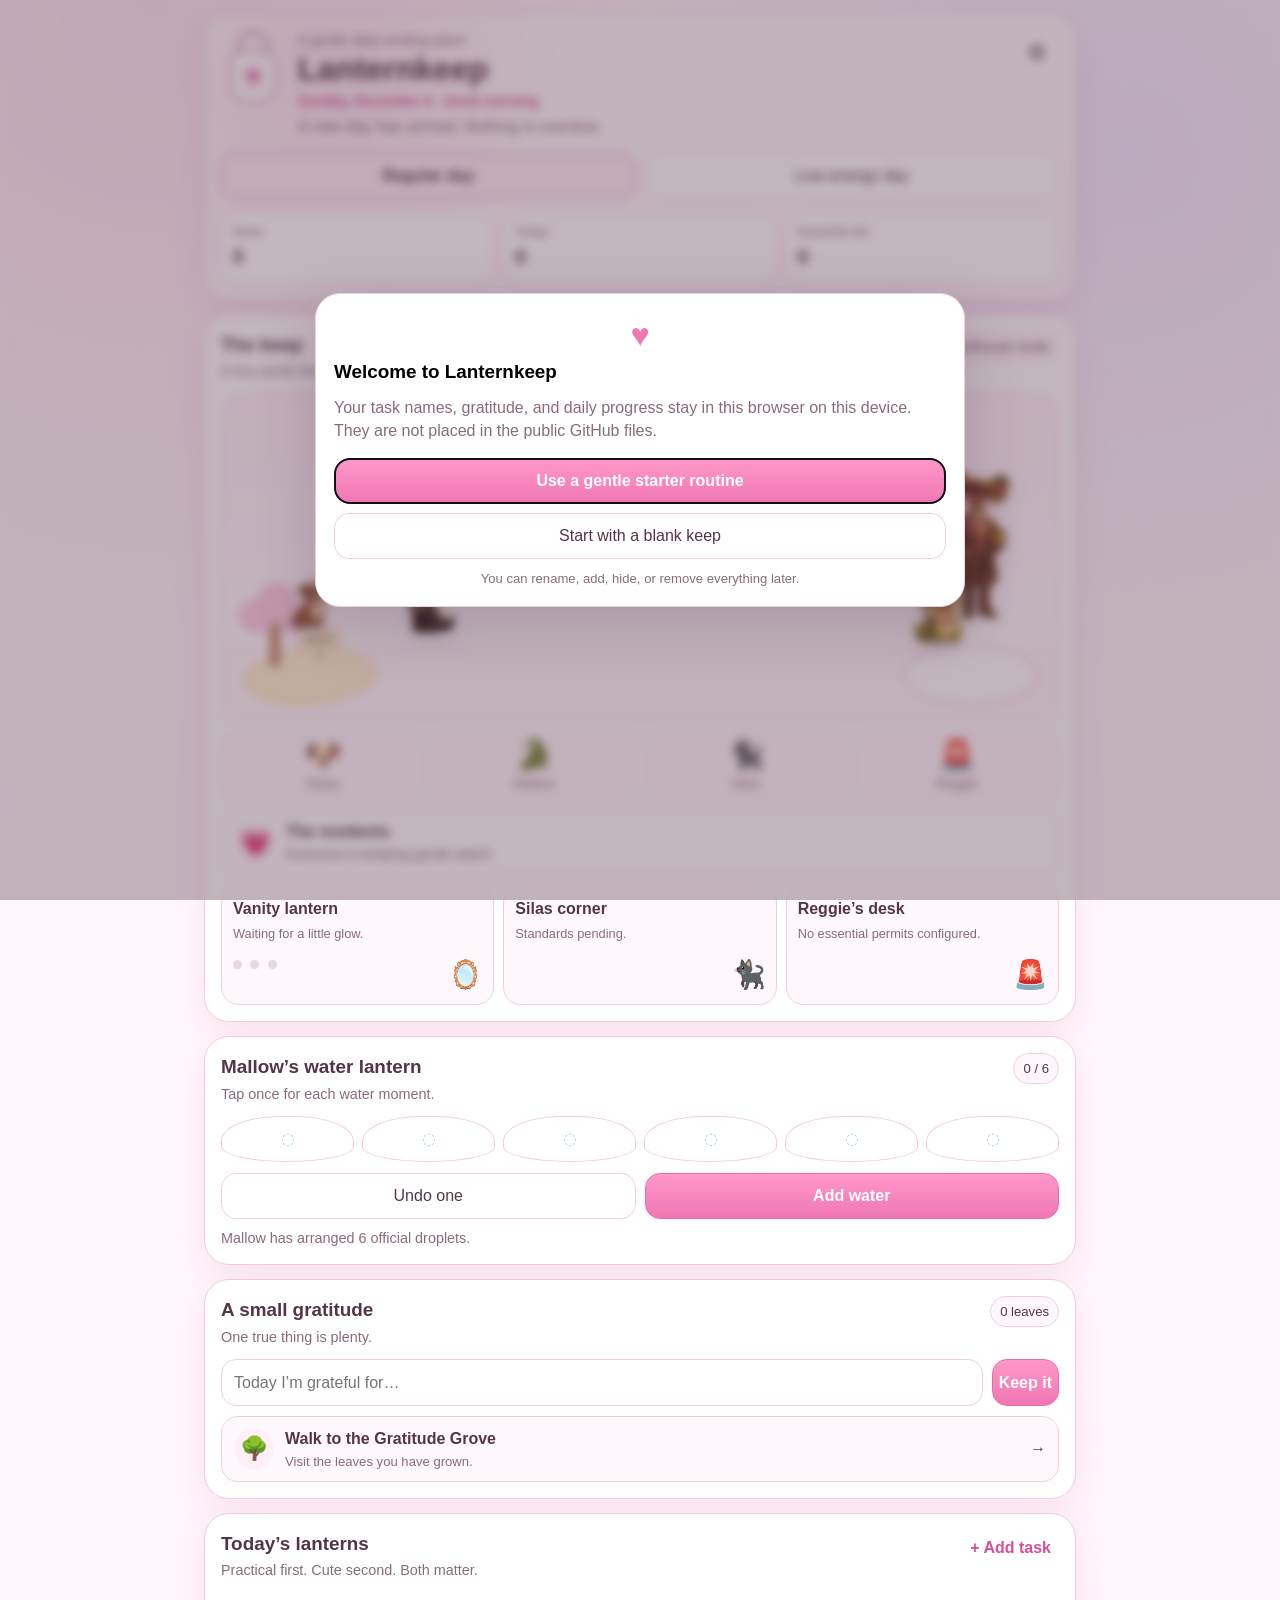
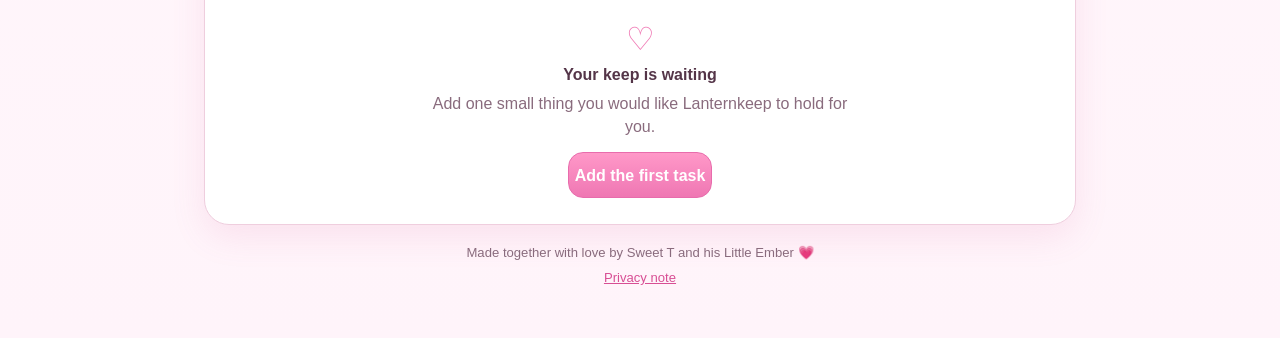
==== commit aa20f9f4: "Add files via upload" ====
--- a/index.html
+++ b/index.html
@@ -104,10 +104,10 @@
             <div class="pond-shine"></div>
           </div>
 
-          <div id="daisyScene" class="scene-resident daisy-scene" aria-label="Daisy">🐶</div>
-          <div id="mallowScene" class="scene-resident mallow-scene" aria-label="Mallow">🐊</div>
-          <div id="silasScene" class="scene-resident silas-scene" aria-label="Silas">🐈‍⬛</div>
-          <div id="reggieScene" class="scene-resident reggie-scene" aria-label="Reggie">🚨</div>
+          <img id="daisyScene" class="scene-resident daisy-scene resident-image resident-scene-image" src="./resident_daisy_idle.png" alt="Daisy">
+          <img id="mallowScene" class="scene-resident mallow-scene resident-image resident-scene-image" src="./resident_mallow_idle.png" alt="Mallow">
+          <img id="silasScene" class="scene-resident silas-scene resident-image resident-scene-image" src="./resident_silas_idle.png" alt="Silas">
+          <img id="reggieScene" class="scene-resident reggie-scene resident-image resident-scene-image" src="./resident_reggie_idle.png" alt="Reggie">
 
           <div id="sceneBubble" class="scene-bubble" role="status" aria-live="polite"></div>
           <div class="world-ground" aria-hidden="true"></div>
@@ -197,7 +197,7 @@
         </p>
       </section>
 
-      <section id="gratitude" class="card gratitude-card">
+      <section class="card gratitude-card">
         <div class="section-heading">
           <div>
             <h2>A small gratitude</h2>
--- a/styles.css
+++ b/styles.css
@@ -494,6 +494,69 @@
   user-select: none;
 }
 
+.resident-image {
+  display: block;
+  object-fit: contain;
+  filter: drop-shadow(0 6px 10px rgba(84, 53, 72, 0.14));
+}
+
+.resident-scene-image {
+  width: auto;
+  height: auto;
+  max-width: none;
+}
+
+.daisy-scene {
+  left: 18px;
+  bottom: 48px;
+  width: 112px;
+  height: 112px;
+}
+
+.mallow-scene {
+  right: 34px;
+  bottom: 35px;
+  width: 118px;
+  height: 118px;
+}
+
+.silas-scene {
+  left: 130px;
+  bottom: 48px;
+  width: 108px;
+  height: 108px;
+}
+
+.reggie-scene {
+  top: 42px;
+  right: 16px;
+  width: 118px;
+  height: 180px;
+}
+
+.resident-face-image-wrap {
+  display: grid;
+  place-items: center;
+  width: 66px;
+  height: 66px;
+  margin: 0 auto;
+  border-radius: 18px;
+  background: linear-gradient(180deg, #fffafd, #fff3f8);
+  border: 1px solid #f0d5e2;
+  overflow: hidden;
+}
+
+.resident-face-image {
+  width: 56px;
+  height: 56px;
+  object-fit: contain;
+  display: block;
+}
+
+.resident-card.react .resident-face-image {
+  animation: happy-hop 0.5s ease-in-out 2 alternate;
+}
+
 .daisy-scene {
   bottom: 61px;
   left: 34px;
@@ -1078,11 +1141,41 @@
   }
 
   .world {
-    min-height: 310px;
+    min-height: 324px;
   }
 
+  .daisy-scene {
+    left: 10px;
+    width: 100px;
+    height: 100px;
+  }
+
   .silas-scene {
-    left: 130px;
+    left: 108px;
+    width: 100px;
+    height: 100px;
+  }
+
+  .mallow-scene {
+    right: 26px;
+    width: 106px;
+    height: 106px;
+  }
+
+  .reggie-scene {
+    right: 8px;
+    width: 106px;
+    height: 162px;
+  }
+
+  .resident-face-image-wrap {
+    width: 60px;
+    height: 60px;
+  }
+
+  .resident-face-image {
+    width: 50px;
+    height: 50px;
   }
 }
 
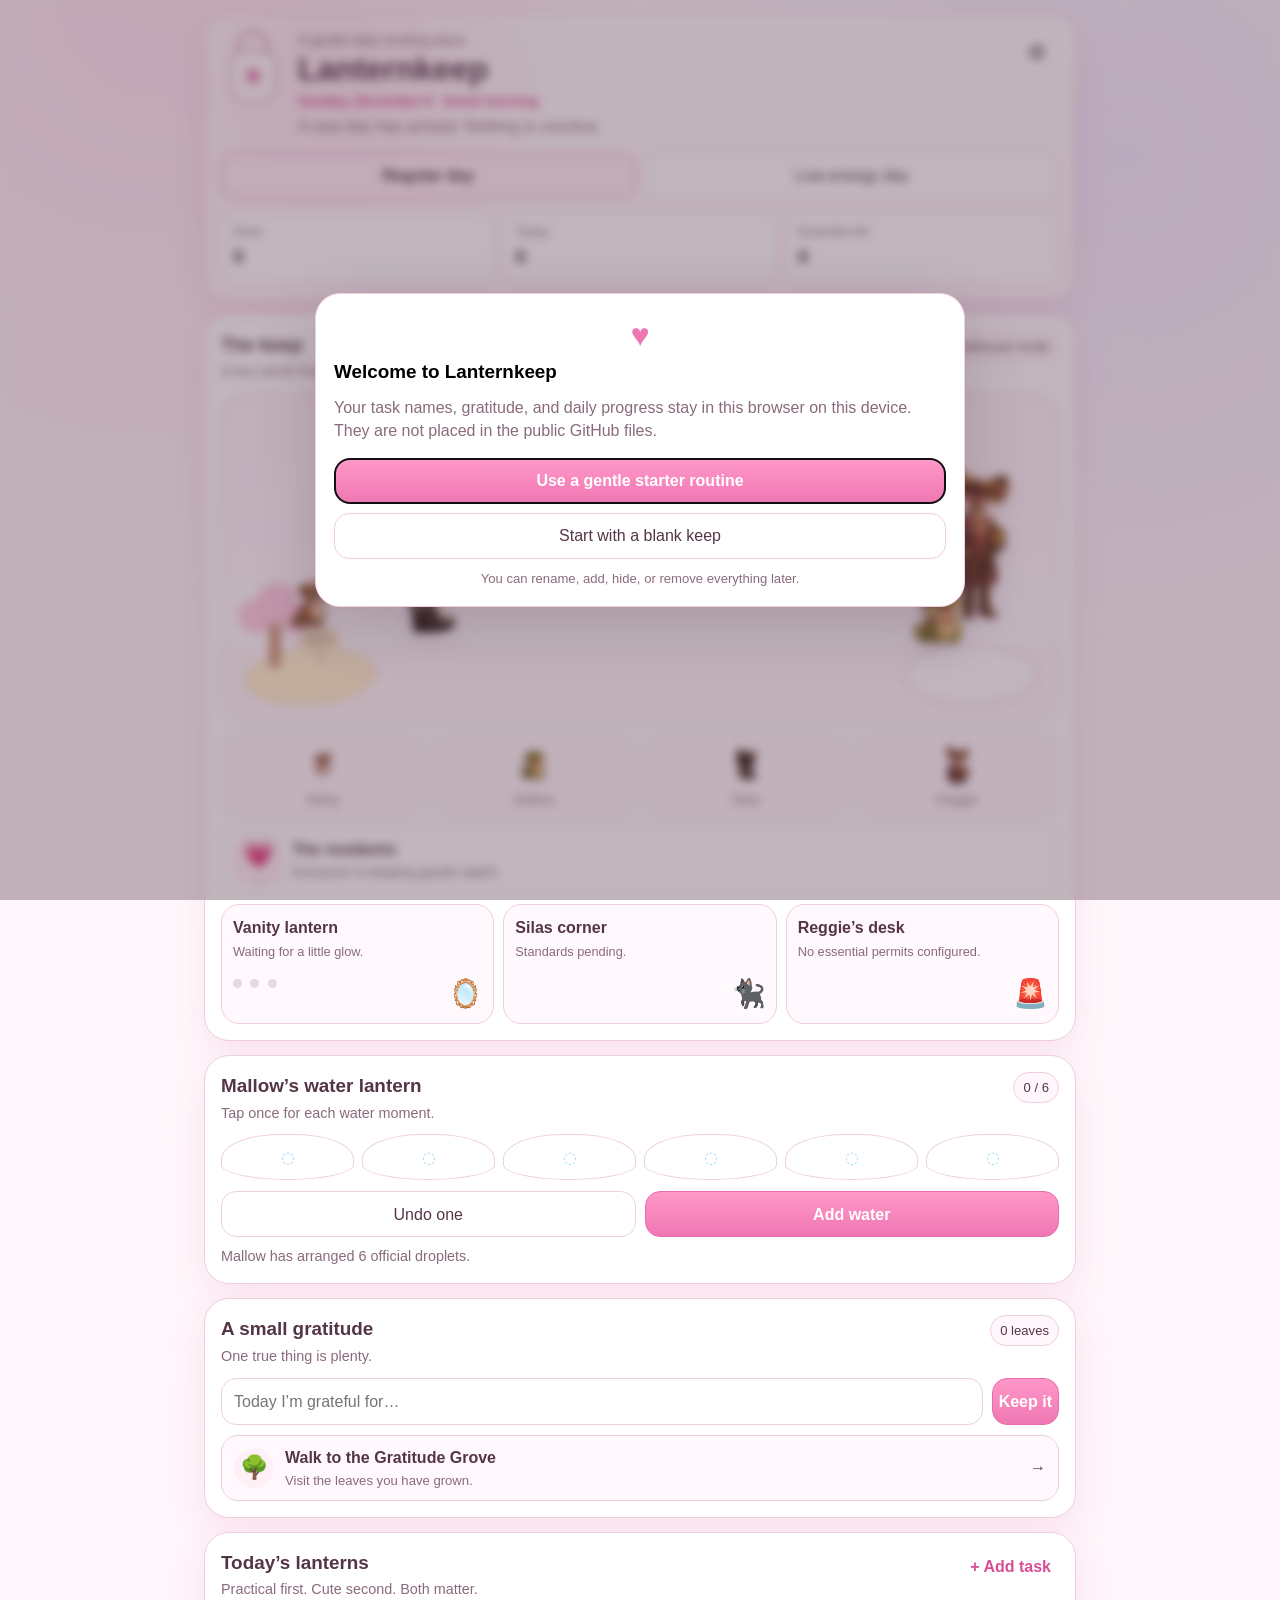
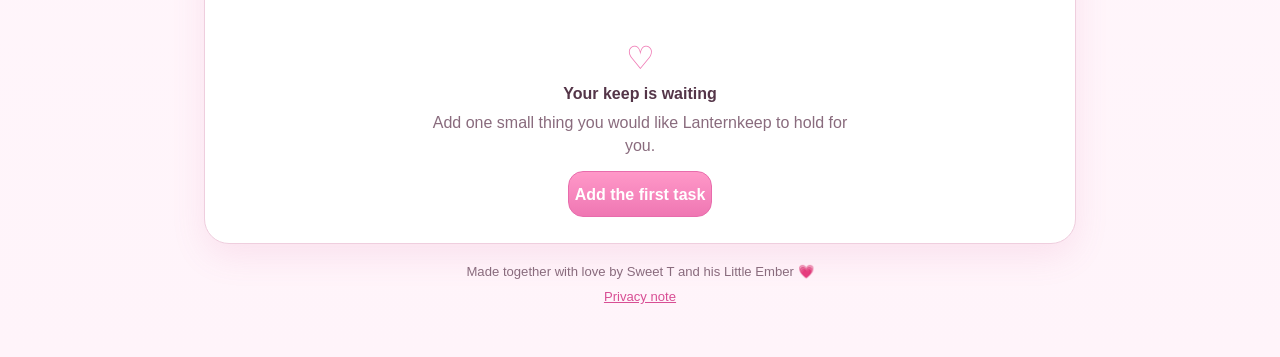
==== commit 54070204: "Add files via upload" ====
--- a/index.html
+++ b/index.html
@@ -116,25 +116,28 @@
         <section class="resident-strip" aria-label="Resident reactions">
           <div class="resident-chips">
             <div id="daisyChip" class="resident-chip" aria-label="Daisy">
-              <span class="resident-chip-face" aria-hidden="true">🐶</span>
+              <span class="resident-chip-face" aria-hidden="true"><img class="resident-chip-image" src="./resident_daisy_icon.png" alt=""></span>
               <small>Daisy</small>
             </div>
             <div id="mallowChip" class="resident-chip" aria-label="Mallow">
-              <span class="resident-chip-face" aria-hidden="true">🐊</span>
+              <span class="resident-chip-face" aria-hidden="true"><img class="resident-chip-image" src="./resident_mallow_icon.png" alt=""></span>
               <small>Mallow</small>
             </div>
             <div id="silasChip" class="resident-chip" aria-label="Silas">
-              <span class="resident-chip-face" aria-hidden="true">🐈‍⬛</span>
+              <span class="resident-chip-face" aria-hidden="true"><img class="resident-chip-image" src="./resident_silas_icon.png" alt=""></span>
               <small>Silas</small>
             </div>
             <div id="reggieChip" class="resident-chip" aria-label="Reggie">
-              <span class="resident-chip-face" aria-hidden="true">🚨</span>
+              <span class="resident-chip-face" aria-hidden="true"><img class="resident-chip-image" src="./resident_reggie_icon.png" alt=""></span>
               <small>Reggie</small>
             </div>
           </div>
 
           <div id="residentReactionBar" class="resident-reaction-bar" role="status" aria-live="polite">
-            <span id="residentReactionFace" class="resident-reaction-face" aria-hidden="true">💗</span>
+            <span id="residentReactionFace" class="resident-reaction-face" aria-hidden="true">
+              <span id="residentReactionFallback">💗</span>
+              <img id="residentReactionImage" class="resident-reaction-image" src="./resident_mallow_icon.png" alt="" hidden>
+            </span>
             <div>
               <strong id="residentReactionName">The residents</strong>
               <p id="residentReactionText">Everyone is keeping gentle watch.</p>
--- a/styles.css
+++ b/styles.css
@@ -644,10 +644,20 @@
 }
 
 .resident-chip-face {
-  display: block;
-  font-size: 29px;
+  display: grid;
+  width: 45px;
+  height: 45px;
+  place-items: center;
   line-height: 1;
   transform-origin: center;
+}
+
+.resident-chip-image {
+  display: block;
+  width: 43px;
+  height: 43px;
+  object-fit: contain;
+  filter: drop-shadow(0 3px 5px rgba(84, 53, 72, 0.12));
 }
 
 .resident-chip small {
@@ -677,13 +687,22 @@
 
 .resident-reaction-face {
   display: grid;
-  width: 42px;
-  height: 42px;
+  width: 48px;
+  height: 48px;
   flex: 0 0 auto;
   place-items: center;
-  border-radius: 50%;
+  overflow: hidden;
+  border: 1px solid var(--line);
+  border-radius: 15px;
   background: var(--pink-soft);
   font-size: 25px;
+}
+
+.resident-reaction-image {
+  display: block;
+  width: 45px;
+  height: 45px;
+  object-fit: contain;
 }
 
 .resident-reaction-bar p {
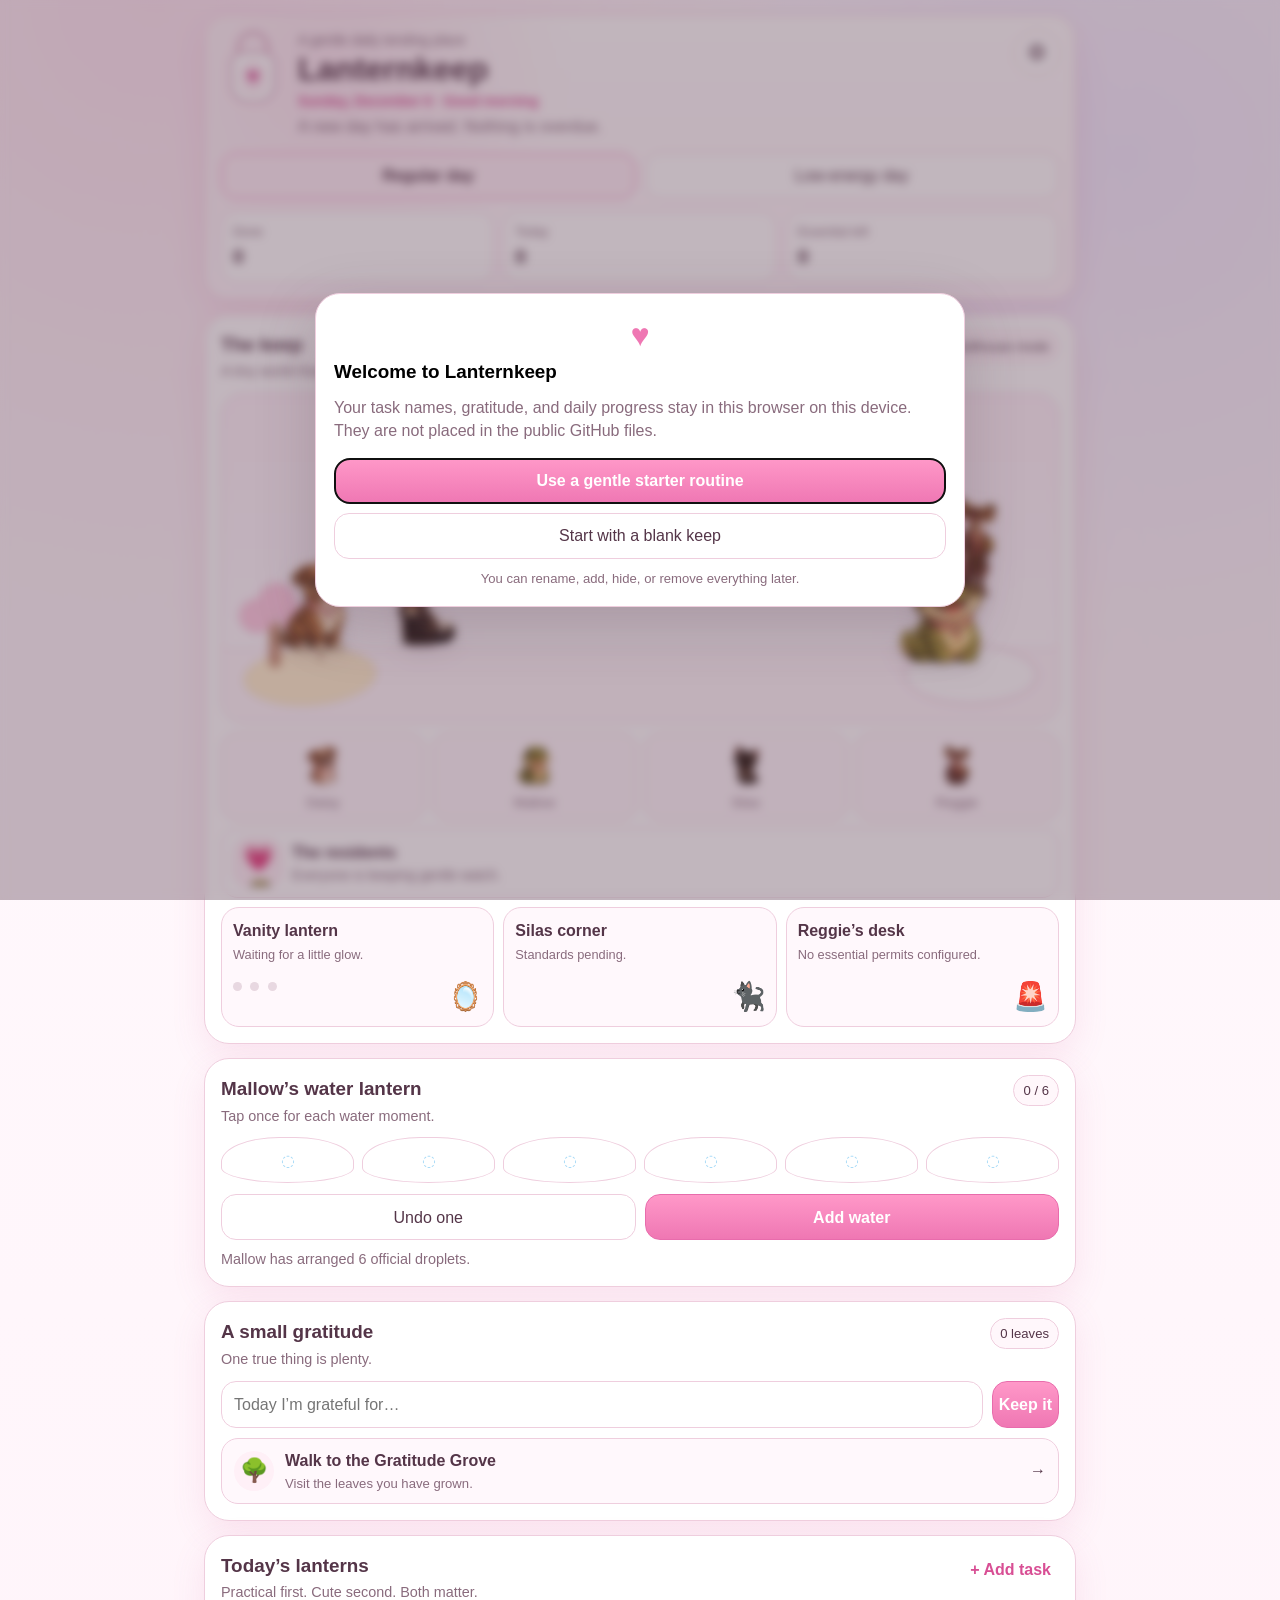
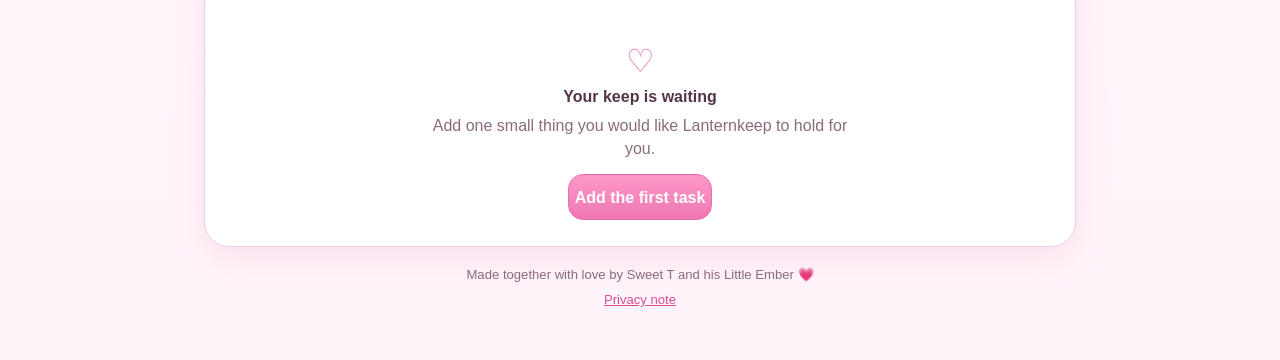
==== commit 1027f06d: "Add files via upload" ====
--- a/index.html
+++ b/index.html
@@ -10,7 +10,65 @@
   <link rel="manifest" href="./manifest.webmanifest">
   <link rel="apple-touch-icon" href="./apple-touch-icon.png">
   <link rel="icon" href="./icon-192.png">
-  <link rel="stylesheet" href="./styles.css">
+  <link rel="stylesheet" href="./styles-v132.css">
+
+  <style id="resident-critical-v132">
+    .resident-chips {
+      display: grid !important;
+      grid-template-columns: repeat(4, minmax(0, 1fr)) !important;
+      gap: 7px !important;
+    }
+    .resident-chip {
+      display: grid !important;
+      min-width: 0 !important;
+      min-height: 72px !important;
+      height: auto !important;
+      place-items: center !important;
+      overflow: hidden !important;
+      padding: 7px 3px !important;
+    }
+    .resident-chip-face {
+      display: grid !important;
+      width: 48px !important;
+      height: 48px !important;
+      min-width: 48px !important;
+      min-height: 48px !important;
+      max-width: 48px !important;
+      max-height: 48px !important;
+      place-items: center !important;
+      overflow: hidden !important;
+    }
+    .resident-chip-image {
+      display: block !important;
+      width: 46px !important;
+      height: 46px !important;
+      min-width: 0 !important;
+      max-width: 46px !important;
+      max-height: 46px !important;
+      object-fit: contain !important;
+    }
+    .resident-reaction-face {
+      width: 48px !important;
+      height: 48px !important;
+      min-width: 48px !important;
+      max-width: 48px !important;
+      overflow: hidden !important;
+    }
+    .resident-reaction-image {
+      display: block !important;
+      width: 45px !important;
+      height: 45px !important;
+      max-width: 45px !important;
+      max-height: 45px !important;
+      object-fit: contain !important;
+    }
+    .resident-scene-image {
+      display: block !important;
+      object-fit: contain !important;
+      max-width: none !important;
+    }
+  </style>
+
 </head>
 
 <body>
@@ -104,10 +162,10 @@
             <div class="pond-shine"></div>
           </div>
 
-          <img id="daisyScene" class="scene-resident daisy-scene resident-image resident-scene-image" src="./resident_daisy_idle.png" alt="Daisy">
-          <img id="mallowScene" class="scene-resident mallow-scene resident-image resident-scene-image" src="./resident_mallow_idle.png" alt="Mallow">
-          <img id="silasScene" class="scene-resident silas-scene resident-image resident-scene-image" src="./resident_silas_idle.png" alt="Silas">
-          <img id="reggieScene" class="scene-resident reggie-scene resident-image resident-scene-image" src="./resident_reggie_idle.png" alt="Reggie">
+          <img id="daisyScene" class="scene-resident daisy-scene resident-image resident-scene-image" src="./resident_daisy_idle_v132.png" alt="Daisy">
+          <img id="mallowScene" class="scene-resident mallow-scene resident-image resident-scene-image" src="./resident_mallow_idle_v132.png" alt="Mallow">
+          <img id="silasScene" class="scene-resident silas-scene resident-image resident-scene-image" src="./resident_silas_idle_v132.png" alt="Silas">
+          <img id="reggieScene" class="scene-resident reggie-scene resident-image resident-scene-image" src="./resident_reggie_idle_v132.png" alt="Reggie">
 
           <div id="sceneBubble" class="scene-bubble" role="status" aria-live="polite"></div>
           <div class="world-ground" aria-hidden="true"></div>
@@ -116,19 +174,19 @@
         <section class="resident-strip" aria-label="Resident reactions">
           <div class="resident-chips">
             <div id="daisyChip" class="resident-chip" aria-label="Daisy">
-              <span class="resident-chip-face" aria-hidden="true"><img class="resident-chip-image" src="./resident_daisy_icon.png" alt=""></span>
+              <span class="resident-chip-face" aria-hidden="true"><img class="resident-chip-image" src="./resident_daisy_icon_v132.png" alt=""></span>
               <small>Daisy</small>
             </div>
             <div id="mallowChip" class="resident-chip" aria-label="Mallow">
-              <span class="resident-chip-face" aria-hidden="true"><img class="resident-chip-image" src="./resident_mallow_icon.png" alt=""></span>
+              <span class="resident-chip-face" aria-hidden="true"><img class="resident-chip-image" src="./resident_mallow_icon_v132.png" alt=""></span>
               <small>Mallow</small>
             </div>
             <div id="silasChip" class="resident-chip" aria-label="Silas">
-              <span class="resident-chip-face" aria-hidden="true"><img class="resident-chip-image" src="./resident_silas_icon.png" alt=""></span>
+              <span class="resident-chip-face" aria-hidden="true"><img class="resident-chip-image" src="./resident_silas_icon_v132.png" alt=""></span>
               <small>Silas</small>
             </div>
             <div id="reggieChip" class="resident-chip" aria-label="Reggie">
-              <span class="resident-chip-face" aria-hidden="true"><img class="resident-chip-image" src="./resident_reggie_icon.png" alt=""></span>
+              <span class="resident-chip-face" aria-hidden="true"><img class="resident-chip-image" src="./resident_reggie_icon_v132.png" alt=""></span>
               <small>Reggie</small>
             </div>
           </div>
@@ -136,7 +194,7 @@
           <div id="residentReactionBar" class="resident-reaction-bar" role="status" aria-live="polite">
             <span id="residentReactionFace" class="resident-reaction-face" aria-hidden="true">
               <span id="residentReactionFallback">💗</span>
-              <img id="residentReactionImage" class="resident-reaction-image" src="./resident_mallow_icon.png" alt="" hidden>
+              <img id="residentReactionImage" class="resident-reaction-image" src="./resident_mallow_icon_v132.png" alt="" hidden>
             </span>
             <div>
               <strong id="residentReactionName">The residents</strong>
@@ -428,6 +486,6 @@
     </label>
   </template>
 
-  <script src="./app.js"></script>
+  <script src="./app-v132.js"></script>
 </body>
 </html>
--- a/styles-v132.css
+++ b/styles-v132.css
@@ -0,0 +1,1663 @@
+
+:root {
+  --ink: #543548;
+  --muted: #896b7d;
+  --line: #efcede;
+  --pink: #ef77b3;
+  --pink-deep: #d84e94;
+  --pink-soft: #fff0f7;
+  --blue: #86d4fb;
+  --panel: #ffffff;
+  --danger: #b83d63;
+  --shadow: 0 12px 34px rgba(210, 92, 148, 0.12);
+  color-scheme: light;
+}
+
+* {
+  box-sizing: border-box;
+}
+
+html {
+  background: #fff5fa;
+}
+
+body {
+  margin: 0;
+  min-height: 100vh;
+  background:
+    radial-gradient(circle at 12% 0%, #ffe8f3 0%, transparent 28%),
+    radial-gradient(circle at 88% 8%, #f5edff 0%, transparent 24%),
+    linear-gradient(180deg, #fffafd, #fff4fa);
+  color: var(--ink);
+  font:
+    16px/1.45 -apple-system, BlinkMacSystemFont, "Segoe UI", Roboto,
+    Helvetica, Arial, sans-serif;
+}
+
+button,
+input,
+select {
+  font: inherit;
+}
+
+button,
+label,
+select {
+  -webkit-tap-highlight-color: transparent;
+}
+
+button {
+  touch-action: manipulation;
+}
+
+.app-shell {
+  width: min(100%, 900px);
+  margin: 0 auto;
+  padding:
+    max(14px, env(safe-area-inset-top))
+    14px
+    calc(34px + env(safe-area-inset-bottom));
+}
+
+.card {
+  margin-bottom: 14px;
+  padding: 16px;
+  overflow: hidden;
+  border: 1px solid var(--line);
+  border-radius: 25px;
+  background: var(--panel);
+  box-shadow: var(--shadow);
+}
+
+h1,
+h2,
+h3,
+p {
+  margin: 0;
+}
+
+h1 {
+  margin-top: 2px;
+  font-size: clamp(1.55rem, 6vw, 2rem);
+  line-height: 1.05;
+}
+
+h2 {
+  font-size: 1.18rem;
+}
+
+h3 {
+  font-size: 1rem;
+}
+
+.eyebrow {
+  color: var(--muted);
+  font-size: 0.86rem;
+}
+
+.hero {
+  background:
+    radial-gradient(circle at 14% 15%, rgba(239, 119, 179, 0.14), transparent 30%),
+    linear-gradient(180deg, #fffdfd, #fff6fb);
+}
+
+.brand-row {
+  display: flex;
+  gap: 13px;
+  align-items: flex-start;
+}
+
+.brand-copy {
+  flex: 1;
+  min-width: 0;
+}
+
+.brand-copy p {
+  margin-top: 6px;
+  color: var(--muted);
+}
+
+.brand-copy .date-line {
+  margin-top: 5px;
+  color: var(--pink-deep);
+  font-size: 0.86rem;
+  font-weight: 700;
+}
+
+.brand-copy .date-line + #heroMessage {
+  margin-top: 3px;
+}
+
+.icon-button {
+  display: grid;
+  width: 44px;
+  height: 44px;
+  flex: 0 0 auto;
+  place-items: center;
+  border: 1px solid var(--line);
+  border-radius: 50%;
+  background: #fff;
+  color: var(--ink);
+  font-size: 1.35rem;
+  cursor: pointer;
+}
+
+.lantern-logo,
+.big-lantern {
+  position: relative;
+  width: 64px;
+  height: 77px;
+  flex: 0 0 auto;
+}
+
+.lantern-handle {
+  position: absolute;
+  top: 0;
+  left: 16px;
+  width: 32px;
+  height: 25px;
+  border: 3px solid #dba3bf;
+  border-bottom: 0;
+  border-radius: 19px 19px 0 0;
+}
+
+.lantern-body {
+  position: absolute;
+  top: 20px;
+  left: 9px;
+  width: 46px;
+  height: 52px;
+  overflow: hidden;
+  border: 2px solid #dba3bf;
+  border-radius: 14px 14px 18px 18px;
+  background: #fff;
+}
+
+.lantern-glow {
+  position: absolute;
+  inset: 8px;
+  border-radius: 50% 50% 42% 42%;
+  background: var(--pink);
+  opacity: 0.14;
+  transition: 260ms ease;
+}
+
+.lantern-heart {
+  position: absolute;
+  inset: 0;
+  display: grid;
+  place-items: center;
+  color: var(--pink-deep);
+  font-size: 23px;
+}
+
+.lit .lantern-glow {
+  opacity: 0.74;
+  transform: scale(1.08);
+  box-shadow: 0 0 28px rgba(239, 119, 179, 0.38);
+}
+
+.mode-row {
+  display: grid;
+  grid-template-columns: 1fr 1fr;
+  gap: 9px;
+  margin-top: 15px;
+}
+
+.mode-button,
+.primary-button,
+.secondary-button,
+.danger-button,
+.text-button,
+.file-button {
+  min-height: 46px;
+  border-radius: 15px;
+  cursor: pointer;
+}
+
+.mode-button {
+  border: 1px solid var(--line);
+  background: #fff;
+  color: var(--ink);
+}
+
+.mode-button.active {
+  border-color: var(--pink);
+  background: var(--pink-soft);
+  font-weight: 700;
+}
+
+.primary-button {
+  border: 1px solid #e86cac;
+  background: linear-gradient(180deg, #ff98c8, var(--pink));
+  color: #fff;
+  font-weight: 700;
+}
+
+.secondary-button,
+.file-button {
+  display: grid;
+  place-items: center;
+  border: 1px solid var(--line);
+  background: #fff;
+  color: var(--ink);
+  text-align: center;
+}
+
+.danger-button {
+  border: 1px solid #e1a8ba;
+  background: #fff5f8;
+  color: var(--danger);
+  font-weight: 650;
+}
+
+.text-button {
+  min-height: 36px;
+  padding: 4px 8px;
+  border: 0;
+  background: transparent;
+  color: var(--pink-deep);
+  font-weight: 700;
+}
+
+.stat-grid {
+  display: grid;
+  grid-template-columns: repeat(3, 1fr);
+  gap: 9px;
+  margin-top: 12px;
+}
+
+.stat {
+  padding: 11px;
+  border: 1px solid var(--line);
+  border-radius: 17px;
+  background: #fff;
+}
+
+.stat span {
+  display: block;
+  color: var(--muted);
+  font-size: 0.78rem;
+}
+
+.stat strong {
+  display: block;
+  margin-top: 2px;
+  font-size: 1.2rem;
+}
+
+.section-heading,
+.settings-heading,
+.dialog-header,
+.time-heading {
+  display: flex;
+  gap: 10px;
+  align-items: flex-start;
+  justify-content: space-between;
+}
+
+.section-heading {
+  margin-bottom: 11px;
+}
+
+.section-heading p,
+.settings-heading p,
+.time-heading p {
+  margin-top: 3px;
+  color: var(--muted);
+  font-size: 0.9rem;
+}
+
+.pill {
+  padding: 5px 9px;
+  border: 1px solid var(--line);
+  border-radius: 999px;
+  background: #fff7fb;
+  font-size: 0.82rem;
+  white-space: nowrap;
+}
+
+.world {
+  position: relative;
+  min-height: 330px;
+  overflow: hidden;
+  border: 1px solid var(--line);
+  border-radius: 22px;
+  background: linear-gradient(180deg, #fff3fa, #fffafe 62%, #fff);
+  transition: 260ms ease;
+}
+
+.world.low-energy {
+  background: linear-gradient(180deg, #fff9fc, #fff 78%);
+}
+
+.big-lantern {
+  position: absolute;
+  top: 16px;
+  left: 50%;
+  z-index: 5;
+  transform: translateX(-50%) scale(1.13);
+}
+
+.star {
+  position: absolute;
+  z-index: 2;
+  color: #efc45f;
+  opacity: 0.15;
+  transition: 260ms ease;
+}
+
+.star.on {
+  opacity: 1;
+  transform: translateY(-2px);
+}
+
+.star-1 { top: 14%; left: 17%; }
+.star-2 { top: 20%; left: 35%; }
+.star-3 { top: 15%; left: 69%; }
+.star-4 { top: 23%; left: 83%; }
+
+.pink-tree {
+  position: absolute;
+  bottom: 54px;
+  left: 17px;
+  z-index: 4;
+  width: 74px;
+  height: 112px;
+}
+
+.tree-trunk {
+  position: absolute;
+  bottom: 0;
+  left: 30px;
+  width: 12px;
+  height: 46px;
+  border-radius: 8px;
+  background: #c99578;
+}
+
+.tree-leaf {
+  position: absolute;
+  border: 1px solid #efbdd4;
+  border-radius: 50%;
+  background: #ffcce1;
+}
+
+.leaf-a { bottom: 35px; left: 0; width: 36px; height: 34px; }
+.leaf-b { bottom: 49px; left: 19px; width: 38px; height: 36px; }
+.leaf-c { bottom: 34px; left: 40px; width: 31px; height: 31px; }
+
+.tree-note {
+  position: absolute;
+  bottom: 124px;
+  left: 71px;
+  z-index: 9;
+  max-width: min(160px, 45vw);
+  padding: 5px 8px;
+  border: 1px solid var(--line);
+  border-radius: 11px;
+  background: #fff;
+  font-size: 0.72rem;
+  opacity: 0;
+  transform: translateY(6px);
+  transition: 260ms ease;
+}
+
+.tree-note.show {
+  opacity: 1;
+  transform: none;
+}
+
+.path {
+  position: absolute;
+  bottom: 17px;
+  left: 22px;
+  z-index: 3;
+  width: 132px;
+  height: 57px;
+  border: 1px solid #ebd6a4;
+  border-radius: 50%;
+  background: #fff0ce;
+  transform: rotate(-4deg);
+}
+
+.pawprints {
+  position: absolute;
+  bottom: 30px;
+  left: 53px;
+  z-index: 8;
+  display: flex;
+  gap: 7px;
+  align-items: center;
+  opacity: 0;
+  transform: rotate(-10deg) translateY(4px);
+  transition: 260ms ease;
+  font-size: 17px;
+}
+
+.pawprints.show {
+  opacity: 1;
+  transform: rotate(-10deg) translateY(0);
+}
+
+.pond {
+  position: absolute;
+  right: 20px;
+  bottom: 17px;
+  z-index: 3;
+  width: 134px;
+  height: 60px;
+  overflow: hidden;
+  border: 2px solid #eecfe0;
+  border-radius: 50%;
+  background: #fff;
+}
+
+.pond-fill {
+  position: absolute;
+  right: 0;
+  bottom: 0;
+  left: 0;
+  height: 0;
+  background: linear-gradient(180deg, #c8edff, var(--blue));
+  transition: 320ms ease;
+}
+
+.pond-shine {
+  position: absolute;
+  top: 9px;
+  left: 50%;
+  width: 44px;
+  height: 7px;
+  border: 2px solid rgba(255,255,255,0.8);
+  border-top: 0;
+  border-radius: 50%;
+  transform: translateX(-50%);
+}
+
+.world-ground {
+  position: absolute;
+  right: 0;
+  bottom: 0;
+  left: 0;
+  z-index: 1;
+  height: 74px;
+  border-top: 1px solid #f1dce7;
+  background: #fff7fb;
+}
+
+.scene-resident {
+  position: absolute;
+  z-index: 8;
+  font-size: 31px;
+  transform-origin: center;
+  user-select: none;
+}
+
+.resident-image {
+  display: block;
+  object-fit: contain;
+  filter: drop-shadow(0 6px 10px rgba(84, 53, 72, 0.14));
+}
+
+.resident-scene-image {
+  width: auto;
+  height: auto;
+  max-width: none;
+}
+
+.daisy-scene {
+  left: 18px;
+  bottom: 48px;
+  width: 112px;
+  height: 112px;
+}
+
+.mallow-scene {
+  right: 34px;
+  bottom: 35px;
+  width: 118px;
+  height: 118px;
+}
+
+.silas-scene {
+  left: 130px;
+  bottom: 48px;
+  width: 108px;
+  height: 108px;
+}
+
+.reggie-scene {
+  top: 42px;
+  right: 16px;
+  width: 118px;
+  height: 180px;
+}
+
+.resident-face-image-wrap {
+  display: grid;
+  place-items: center;
+  width: 66px;
+  height: 66px;
+  margin: 0 auto;
+  border-radius: 18px;
+  background: linear-gradient(180deg, #fffafd, #fff3f8);
+  border: 1px solid #f0d5e2;
+  overflow: hidden;
+}
+
+.resident-face-image {
+  width: 56px;
+  height: 56px;
+  object-fit: contain;
+  display: block;
+}
+
+.resident-card.react .resident-face-image {
+  animation: happy-hop 0.5s ease-in-out 2 alternate;
+}
+
+.daisy-scene {
+  bottom: 61px;
+  left: 34px;
+  animation: idle-bob 2.8s ease-in-out infinite;
+}
+
+.mallow-scene {
+  right: 58px;
+  bottom: 49px;
+  animation: idle-bob 3.2s ease-in-out infinite;
+}
+
+.silas-scene {
+  bottom: 67px;
+  left: 148px;
+  animation: idle-blink 4s step-end infinite;
+}
+
+.reggie-scene {
+  top: 64px;
+  right: 23px;
+  animation: idle-wiggle 4.6s ease-in-out infinite;
+}
+
+.scene-resident.react {
+  animation: happy-hop 0.5s ease-in-out 2 alternate;
+}
+
+.reggie-scene.permit {
+  animation: siren-spin 0.85s ease-in-out 2;
+}
+
+.scene-bubble {
+  position: absolute;
+  top: 126px;
+  left: 50%;
+  z-index: 10;
+  max-width: min(280px, 78%);
+  padding: 7px 10px;
+  border: 1px solid var(--line);
+  border-radius: 12px;
+  background: rgba(255,255,255,0.95);
+  color: var(--muted);
+  font-size: 0.78rem;
+  text-align: center;
+  opacity: 0;
+  transform: translate(-50%, 7px);
+  transition: 220ms ease;
+  pointer-events: none;
+}
+
+.scene-bubble.show {
+  opacity: 1;
+  transform: translate(-50%, 0);
+}
+
+.resident-strip {
+  margin-top: 10px;
+}
+
+.resident-chips {
+  display: grid;
+  grid-template-columns: repeat(4, 1fr);
+  gap: 7px;
+}
+
+.resident-chip {
+  display: grid;
+  min-width: 0;
+  min-height: 66px;
+  place-items: center;
+  padding: 7px 4px;
+  border: 1px solid var(--line);
+  border-radius: 16px;
+  background: #fff8fc;
+  color: var(--muted);
+  text-align: center;
+  transition: 220ms ease;
+}
+
+.resident-chip.active {
+  border-color: var(--pink);
+  background: var(--pink-soft);
+  color: var(--ink);
+}
+
+.resident-chip-face {
+  display: grid;
+  width: 45px;
+  height: 45px;
+  place-items: center;
+  line-height: 1;
+  transform-origin: center;
+}
+
+.resident-chip-image {
+  display: block;
+  width: 43px;
+  height: 43px;
+  object-fit: contain;
+  filter: drop-shadow(0 3px 5px rgba(84, 53, 72, 0.12));
+}
+
+.resident-chip small {
+  display: block;
+  overflow: hidden;
+  max-width: 100%;
+  margin-top: 4px;
+  text-overflow: ellipsis;
+  white-space: nowrap;
+}
+
+.resident-chip.react .resident-chip-face {
+  animation: happy-hop 0.5s ease-in-out 2 alternate;
+}
+
+.resident-reaction-bar {
+  display: flex;
+  gap: 10px;
+  align-items: center;
+  min-height: 66px;
+  margin-top: 8px;
+  padding: 10px 12px;
+  border: 1px solid var(--line);
+  border-radius: 17px;
+  background: #fff;
+}
+
+.resident-reaction-face {
+  display: grid;
+  width: 48px;
+  height: 48px;
+  flex: 0 0 auto;
+  place-items: center;
+  overflow: hidden;
+  border: 1px solid var(--line);
+  border-radius: 15px;
+  background: var(--pink-soft);
+  font-size: 25px;
+}
+
+.resident-reaction-image {
+  display: block;
+  width: 45px;
+  height: 45px;
+  object-fit: contain;
+}
+
+.resident-reaction-bar p {
+  margin-top: 2px;
+  color: var(--muted);
+  font-size: 0.86rem;
+}
+
+.scene-detail-grid {
+  display: grid;
+  grid-template-columns: repeat(3, 1fr);
+  gap: 9px;
+  margin-top: 9px;
+}
+
+.scene-detail {
+  position: relative;
+  min-height: 120px;
+  padding: 11px;
+  overflow: hidden;
+  border: 1px solid var(--line);
+  border-radius: 18px;
+  background: #fff8fc;
+}
+
+.scene-detail p {
+  max-width: calc(100% - 36px);
+  margin-top: 4px;
+  color: var(--muted);
+  font-size: 0.8rem;
+}
+
+.detail-art {
+  position: absolute;
+  right: 10px;
+  bottom: 9px;
+  font-size: 28px;
+}
+
+.vanity-lights {
+  margin-top: 9px;
+}
+
+.vanity-lights span {
+  display: inline-block;
+  width: 9px;
+  height: 9px;
+  margin-right: 4px;
+  border-radius: 50%;
+  background: #e8d8e1;
+  transition: 220ms ease;
+}
+
+.vanity-lights span.on {
+  background: var(--pink);
+  box-shadow: 0 0 8px rgba(238, 118, 177, 0.35);
+}
+
+.mini-stamp {
+  display: inline-block;
+  margin-top: 9px;
+  padding: 3px 6px;
+  border: 2px solid var(--pink-deep);
+  border-radius: 9px;
+  color: var(--pink-deep);
+  font-size: 0.7rem;
+  font-weight: 800;
+  opacity: 0;
+  transform: rotate(-5deg) scale(0.8);
+  transition: 260ms ease;
+}
+
+.mini-stamp.show {
+  opacity: 1;
+  transform: rotate(-5deg) scale(1);
+}
+
+.water-drops {
+  display: grid;
+  grid-template-columns: repeat(auto-fit, minmax(42px, 1fr));
+  gap: 8px;
+}
+
+.water-drop {
+  height: 46px;
+  border: 1px solid var(--line);
+  border-radius: 50% 50% 57% 57% / 62% 62% 38% 38%;
+  background: #fff;
+  color: #a3d8f6;
+  cursor: pointer;
+  transition: 220ms ease;
+}
+
+.water-drop.filled {
+  border-color: #84cffa;
+  background: linear-gradient(180deg, #c8edff, #86d4fb);
+  color: #fff;
+  transform: translateY(-2px);
+}
+
+.two-buttons {
+  display: grid;
+  grid-template-columns: 1fr 1fr;
+  gap: 9px;
+  margin-top: 11px;
+}
+
+.gentle-note {
+  margin-top: 9px;
+  color: var(--muted);
+  font-size: 0.9rem;
+}
+
+.gratitude-row {
+  display: grid;
+  grid-template-columns: 1fr auto;
+  gap: 9px;
+}
+
+input[type="text"],
+select {
+  width: 100%;
+  min-height: 46px;
+  padding: 11px 12px;
+  border: 1px solid var(--line);
+  border-radius: 15px;
+  background: #fff;
+  color: var(--ink);
+}
+
+.saved-note {
+  margin-top: 9px;
+  padding: 10px;
+  border: 1px solid var(--line);
+  border-radius: 14px;
+  background: #fff6fb;
+}
+
+.time-section {
+  margin-top: 10px;
+  overflow: hidden;
+  border: 1px solid var(--line);
+  border-radius: 19px;
+  background: #fff;
+}
+
+.time-heading {
+  padding: 13px;
+  border-bottom: 1px solid #f4e1ea;
+}
+
+.task-list {
+  padding: 1px 11px 11px;
+}
+
+.task-row {
+  position: relative;
+  display: flex;
+  gap: 11px;
+  align-items: center;
+  min-height: 58px;
+  margin-top: 10px;
+  padding: 10px;
+  border: 1px solid var(--line);
+  border-radius: 15px;
+  background: #fff;
+  cursor: pointer;
+  transition: 220ms ease;
+}
+
+.task-row.done {
+  background: #fff6fb;
+  opacity: 0.68;
+}
+
+.task-row.done .task-name {
+  text-decoration: line-through;
+}
+
+.task-row input {
+  position: absolute;
+  opacity: 0;
+  pointer-events: none;
+}
+
+.custom-check {
+  display: grid;
+  width: 24px;
+  height: 24px;
+  flex: 0 0 auto;
+  place-items: center;
+  border: 2px solid #dcb3c8;
+  border-radius: 7px;
+  color: #fff;
+  transition: 220ms ease;
+}
+
+.task-row.done .custom-check {
+  border-color: var(--pink);
+  background: var(--pink);
+}
+
+.task-row.done .custom-check::after {
+  content: "✓";
+  font-size: 0.8rem;
+}
+
+.task-copy {
+  flex: 1;
+  min-width: 0;
+}
+
+.task-copy strong,
+.task-copy small {
+  display: block;
+}
+
+.task-copy small {
+  margin-top: 2px;
+  color: var(--muted);
+  font-size: 0.8rem;
+}
+
+.task-edit-button {
+  width: 42px;
+  height: 42px;
+  flex: 0 0 auto;
+  border: 0;
+  border-radius: 50%;
+  background: transparent;
+  color: var(--muted);
+  cursor: pointer;
+}
+
+.empty-state {
+  padding: 24px 10px 10px;
+  text-align: center;
+}
+
+.empty-state p {
+  max-width: 420px;
+  margin: 6px auto 14px;
+  color: var(--muted);
+}
+
+.empty-icon {
+  color: var(--pink);
+  font-size: 2rem;
+}
+
+
+footer {
+  padding: 4px 8px 16px;
+  color: var(--muted);
+  text-align: center;
+  font-size: 0.82rem;
+}
+
+footer button {
+  margin-top: 5px;
+  border: 0;
+  background: transparent;
+  color: var(--pink-deep);
+  text-decoration: underline;
+}
+
+.app-dialog {
+  width: min(calc(100% - 24px), 650px);
+  max-height: calc(100vh - 40px);
+  padding: 0;
+  overflow: visible;
+  border: 0;
+  border-radius: 25px;
+  background: transparent;
+}
+
+.app-dialog::backdrop {
+  background: rgba(84, 53, 72, 0.36);
+  backdrop-filter: blur(5px);
+}
+
+.dialog-card {
+  max-height: calc(100vh - 40px);
+  padding: 18px;
+  overflow-y: auto;
+  border: 1px solid var(--line);
+  border-radius: 25px;
+  background: #fff;
+  box-shadow: 0 18px 60px rgba(84, 53, 72, 0.22);
+}
+
+.dialog-card > p {
+  margin-top: 10px;
+  color: var(--muted);
+}
+
+.dialog-lantern {
+  color: var(--pink);
+  font-size: 2rem;
+  text-align: center;
+}
+
+.choice-stack {
+  display: grid;
+  gap: 9px;
+  margin-top: 16px;
+}
+
+.dialog-fine-print {
+  font-size: 0.82rem;
+  text-align: center;
+}
+
+.settings-section {
+  margin-top: 18px;
+  padding-top: 16px;
+  border-top: 1px solid #f3dfe9;
+}
+
+.settings-task-list {
+  display: grid;
+  gap: 8px;
+  margin-top: 10px;
+}
+
+.settings-task {
+  display: flex;
+  gap: 9px;
+  align-items: center;
+  padding: 10px;
+  border: 1px solid var(--line);
+  border-radius: 14px;
+}
+
+.settings-task-copy {
+  flex: 1;
+  min-width: 0;
+}
+
+.settings-task-copy strong,
+.settings-task-copy small {
+  display: block;
+}
+
+.settings-task-copy small {
+  color: var(--muted);
+}
+
+.settings-task button {
+  min-width: 44px;
+  min-height: 44px;
+  border: 1px solid var(--line);
+  border-radius: 13px;
+  background: #fff;
+  color: var(--ink);
+}
+
+.privacy-box {
+  padding: 14px;
+  border: 1px solid var(--line);
+  border-radius: 17px;
+  background: #fff8fc;
+}
+
+.privacy-box p {
+  margin-top: 7px;
+  color: var(--muted);
+  font-size: 0.88rem;
+}
+
+.file-button {
+  position: relative;
+}
+
+.file-button input {
+  position: absolute;
+  width: 1px;
+  height: 1px;
+  opacity: 0;
+}
+
+.danger-zone {
+  display: grid;
+  grid-template-columns: 1fr 1fr;
+  gap: 9px;
+  margin-top: 18px;
+}
+
+.field-label {
+  display: block;
+  margin: 14px 0 6px;
+  color: var(--muted);
+  font-size: 0.86rem;
+  font-weight: 650;
+}
+
+.form-grid {
+  display: grid;
+  grid-template-columns: 1fr 1fr;
+  gap: 9px;
+}
+
+@keyframes idle-bob {
+  0%, 100% { transform: translateY(0); }
+  50% { transform: translateY(-4px); }
+}
+
+@keyframes idle-blink {
+  0%, 92%, 100% { transform: scaleY(1); }
+  94%, 96% { transform: scaleY(0.82); }
+}
+
+@keyframes idle-wiggle {
+  0%, 100% { transform: rotate(0deg); }
+  25% { transform: rotate(-2deg); }
+  75% { transform: rotate(2deg); }
+}
+
+@keyframes happy-hop {
+  from { transform: translateY(0) scale(1); }
+  to { transform: translateY(-7px) scale(1.06); }
+}
+
+@keyframes siren-spin {
+  0% { transform: rotate(-4deg) scale(1); }
+  50% { transform: rotate(4deg) scale(1.08); }
+  100% { transform: rotate(-4deg) scale(1); }
+}
+
+@media (max-width: 720px) {
+  .scene-detail-grid {
+    grid-template-columns: 1fr;
+  }
+
+
+  .gratitude-row,
+  .form-grid {
+    grid-template-columns: 1fr;
+  }
+}
+
+@media (max-width: 390px) {
+  .brand-row {
+    gap: 9px;
+  }
+
+  .lantern-logo {
+    transform: scale(0.88);
+    transform-origin: top left;
+    margin-right: -6px;
+  }
+
+  .stat {
+    padding: 9px;
+  }
+
+  .world {
+    min-height: 324px;
+  }
+
+  .daisy-scene {
+    left: 10px;
+    width: 100px;
+    height: 100px;
+  }
+
+  .silas-scene {
+    left: 108px;
+    width: 100px;
+    height: 100px;
+  }
+
+  .mallow-scene {
+    right: 26px;
+    width: 106px;
+    height: 106px;
+  }
+
+  .reggie-scene {
+    right: 8px;
+    width: 106px;
+    height: 162px;
+  }
+
+  .resident-face-image-wrap {
+    width: 60px;
+    height: 60px;
+  }
+
+  .resident-face-image {
+    width: 50px;
+    height: 50px;
+  }
+}
+
+@media (prefers-reduced-motion: reduce) {
+  *,
+  *::before,
+  *::after {
+    scroll-behavior: auto !important;
+    animation-duration: 0.001ms !important;
+    animation-iteration-count: 1 !important;
+    transition-duration: 0.001ms !important;
+  }
+}
+
+
+/* Gratitude Grove — Lanternkeep 1.2 */
+.gratitude-tree-link {
+  appearance: none;
+  padding: 0;
+  border: 0;
+  background: transparent;
+  color: inherit;
+  cursor: pointer;
+  -webkit-tap-highlight-color: transparent;
+}
+
+.gratitude-tree-link:focus-visible {
+  outline: 3px solid rgba(239, 119, 179, 0.38);
+  outline-offset: 5px;
+}
+
+.gratitude-tree-link.has-leaves .tree-leaf {
+  box-shadow: 0 0 12px rgba(239, 119, 179, 0.24);
+}
+
+.tree-path-sign {
+  position: absolute;
+  right: -26px;
+  bottom: 18px;
+  z-index: 3;
+  padding: 2px 5px;
+  border: 1px solid #d9b295;
+  border-radius: 5px;
+  background: #fff0ce;
+  color: #795a49;
+  font-size: 0.58rem;
+  font-weight: 800;
+  transform: rotate(-5deg);
+}
+
+.tree-path-sign::before {
+  content: "";
+  position: absolute;
+  left: 50%;
+  top: 100%;
+  width: 2px;
+  height: 13px;
+  background: #b68668;
+  transform: translateX(-50%);
+}
+
+.grove-link-button {
+  display: flex;
+  gap: 11px;
+  align-items: center;
+  min-height: 58px;
+  margin-top: 10px;
+  padding: 10px 12px;
+  border: 1px solid var(--line);
+  border-radius: 17px;
+  background: #fff8fc;
+  color: var(--ink);
+  text-decoration: none;
+}
+
+.grove-link-button > span:nth-child(2) {
+  flex: 1;
+  min-width: 0;
+}
+
+.grove-link-button strong,
+.grove-link-button small {
+  display: block;
+}
+
+.grove-link-button small {
+  margin-top: 2px;
+  color: var(--muted);
+  font-size: 0.82rem;
+}
+
+.grove-link-icon {
+  display: grid;
+  width: 40px;
+  height: 40px;
+  flex: 0 0 auto;
+  place-items: center;
+  border-radius: 50%;
+  background: var(--pink-soft);
+  font-size: 23px;
+}
+
+.grove-page {
+  background:
+    radial-gradient(circle at 15% 2%, #ffe5f1 0%, transparent 28%),
+    radial-gradient(circle at 87% 12%, #f0eaff 0%, transparent 25%),
+    linear-gradient(180deg, #fff8fc, #fff4fa);
+}
+
+.grove-shell {
+  width: min(100%, 900px);
+}
+
+.grove-header {
+  background: linear-gradient(180deg, #fffdfd, #fff5fa);
+}
+
+.grove-header-row,
+.grove-title-row,
+.grove-tree-heading {
+  display: flex;
+  gap: 12px;
+  align-items: center;
+  justify-content: space-between;
+}
+
+.grove-title-row {
+  align-items: flex-start;
+  justify-content: flex-start;
+  margin-top: 17px;
+}
+
+.grove-title-row p {
+  margin-top: 6px;
+  color: var(--muted);
+}
+
+.grove-mark {
+  display: grid;
+  width: 58px;
+  height: 58px;
+  flex: 0 0 auto;
+  place-items: center;
+  border: 1px solid var(--line);
+  border-radius: 19px;
+  background: var(--pink-soft);
+  font-size: 31px;
+}
+
+.back-to-keep {
+  display: inline-grid;
+  min-height: 44px;
+  place-items: center;
+  padding: 8px 12px;
+  border: 1px solid var(--line);
+  border-radius: 14px;
+  background: #fff;
+  color: var(--ink);
+  text-decoration: none;
+}
+
+.grove-branch-heading {
+  align-items: flex-start;
+}
+
+.month-branches {
+  display: flex;
+  gap: 8px;
+  overflow-x: auto;
+  padding: 2px 1px 8px;
+  scrollbar-width: thin;
+}
+
+.month-branch-button {
+  min-width: 104px;
+  min-height: 57px;
+  padding: 9px 11px;
+  border: 1px solid var(--line);
+  border-radius: 15px;
+  background: #fff;
+  color: var(--ink);
+  text-align: left;
+  cursor: pointer;
+}
+
+.month-branch-button strong,
+.month-branch-button small {
+  display: block;
+}
+
+.month-branch-button small {
+  margin-top: 2px;
+  color: var(--muted);
+}
+
+.month-branch-button.active {
+  border-color: var(--pink);
+  background: var(--pink-soft);
+}
+
+.grove-tree-heading {
+  margin: 13px 0 9px;
+}
+
+.full-grove-tree {
+  position: relative;
+  min-height: 520px;
+  overflow: hidden;
+  border: 1px solid var(--line);
+  border-radius: 23px;
+  background: linear-gradient(180deg, #fff3fa, #fffafe 68%, #fff7fb);
+}
+
+.grove-sky-specks span {
+  position: absolute;
+  z-index: 1;
+  color: #efc45f;
+  opacity: 0.65;
+}
+
+.grove-sky-specks span:nth-child(1) { top: 8%; left: 12%; }
+.grove-sky-specks span:nth-child(2) { top: 13%; right: 13%; }
+.grove-sky-specks span:nth-child(3) { top: 29%; left: 7%; }
+.grove-sky-specks span:nth-child(4) { top: 32%; right: 8%; }
+
+.canopy-cloud {
+  position: absolute;
+  z-index: 2;
+  border: 1px solid #efbdd4;
+  border-radius: 50%;
+  background: #ffd3e5;
+}
+
+.canopy-one { top: 42px; left: 7%; width: 48%; height: 235px; }
+.canopy-two { top: 22px; right: 7%; width: 49%; height: 245px; }
+.canopy-three { top: 92px; left: 27%; width: 48%; height: 220px; }
+
+.great-trunk {
+  position: absolute;
+  bottom: 42px;
+  left: 50%;
+  z-index: 3;
+  width: 36px;
+  height: 245px;
+  border-radius: 22px 22px 9px 9px;
+  background: #b98268;
+  transform: translateX(-50%);
+}
+
+.great-branch {
+  position: absolute;
+  z-index: 3;
+  height: 17px;
+  border-radius: 999px;
+  background: #b98268;
+}
+
+.great-branch-left {
+  left: 23%;
+  bottom: 190px;
+  width: 31%;
+  transform: rotate(25deg);
+}
+
+.great-branch-right {
+  right: 22%;
+  bottom: 173px;
+  width: 31%;
+  transform: rotate(-24deg);
+}
+
+.great-branch-high {
+  left: 41%;
+  bottom: 257px;
+  width: 22%;
+  transform: rotate(-12deg);
+}
+
+.leaf-canopy {
+  position: absolute;
+  top: 53px;
+  right: 7%;
+  left: 7%;
+  z-index: 5;
+  display: grid;
+  grid-template-columns: repeat(5, minmax(0, 1fr));
+  gap: 8px 6px;
+  align-content: start;
+}
+
+.grove-leaf-button {
+  min-width: 0;
+  min-height: 49px;
+  padding: 5px 3px;
+  border: 1px solid #dfa9c3;
+  border-radius: 65% 35% 62% 38%;
+  background: #fff0f7;
+  color: var(--ink);
+  cursor: pointer;
+  transform: rotate(var(--leaf-turn));
+  transition: 180ms ease;
+}
+
+.grove-leaf-button strong,
+.grove-leaf-button small {
+  display: block;
+  line-height: 1.05;
+}
+
+.grove-leaf-button strong {
+  font-size: 1rem;
+}
+
+.grove-leaf-button small {
+  margin-top: 3px;
+  color: var(--muted);
+  font-size: 0.66rem;
+}
+
+.grove-leaf-button.active,
+.grove-leaf-button:focus-visible {
+  border-color: var(--pink-deep);
+  background: var(--pink);
+  color: #fff;
+  transform: rotate(var(--leaf-turn)) translateY(-3px) scale(1.04);
+}
+
+.grove-leaf-button.active small {
+  color: #fff;
+}
+
+.grove-leaf-button.today::after {
+  content: "today";
+  display: block;
+  margin-top: 2px;
+  color: inherit;
+  font-size: 0.52rem;
+  font-weight: 800;
+  letter-spacing: 0.04em;
+  text-transform: uppercase;
+}
+
+.grove-ground {
+  position: absolute;
+  right: 0;
+  bottom: 0;
+  left: 0;
+  z-index: 1;
+  height: 76px;
+  border-top: 1px solid #f0dce7;
+  background: #fff7fb;
+}
+
+.leaf-memory {
+  min-height: 135px;
+  margin-top: 10px;
+  padding: 16px;
+  border: 1px solid var(--line);
+  border-radius: 19px;
+  background: #fff8fc;
+}
+
+.leaf-memory p {
+  margin-top: 7px;
+  color: var(--ink);
+  font-size: 1.02rem;
+}
+
+.grove-empty {
+  padding: 22px 12px 10px;
+  text-align: center;
+}
+
+.grove-empty p {
+  max-width: 430px;
+  margin: 7px auto 14px;
+  color: var(--muted);
+}
+
+.bare-tree {
+  position: relative;
+  width: 150px;
+  height: 180px;
+  margin: 0 auto 8px;
+}
+
+.bare-trunk {
+  position: absolute;
+  bottom: 0;
+  left: 50%;
+  width: 24px;
+  height: 125px;
+  border-radius: 18px 18px 7px 7px;
+  background: #b98268;
+  transform: translateX(-50%);
+}
+
+.bare-branch {
+  position: absolute;
+  bottom: 92px;
+  width: 78px;
+  height: 12px;
+  border-radius: 999px;
+  background: #b98268;
+}
+
+.branch-left { left: 8px; transform: rotate(28deg); }
+.branch-right { right: 8px; transform: rotate(-28deg); }
+
+.grove-cta {
+  display: inline-grid;
+  min-height: 46px;
+  place-items: center;
+  padding: 9px 14px;
+  text-decoration: none;
+}
+
+.grove-philosophy {
+  display: flex;
+  gap: 13px;
+  align-items: flex-start;
+}
+
+.grove-philosophy p {
+  margin-top: 5px;
+  color: var(--muted);
+}
+
+.grove-philosophy-icon {
+  display: grid;
+  width: 44px;
+  height: 44px;
+  flex: 0 0 auto;
+  place-items: center;
+  border-radius: 50%;
+  background: var(--pink-soft);
+  color: var(--pink-deep);
+  font-size: 1.35rem;
+}
+
+.grove-page footer a {
+  display: inline-block;
+  margin-top: 5px;
+  color: var(--pink-deep);
+}
+
+@media (max-width: 480px) {
+  .full-grove-tree {
+    min-height: 500px;
+  }
+
+  .leaf-canopy {
+    top: 52px;
+    right: 5%;
+    left: 5%;
+    gap: 7px 4px;
+  }
+
+  .grove-leaf-button {
+    min-height: 46px;
+  }
+
+  .canopy-one { left: 2%; width: 54%; }
+  .canopy-two { right: 2%; width: 54%; }
+  .canopy-three { left: 24%; width: 53%; }
+}
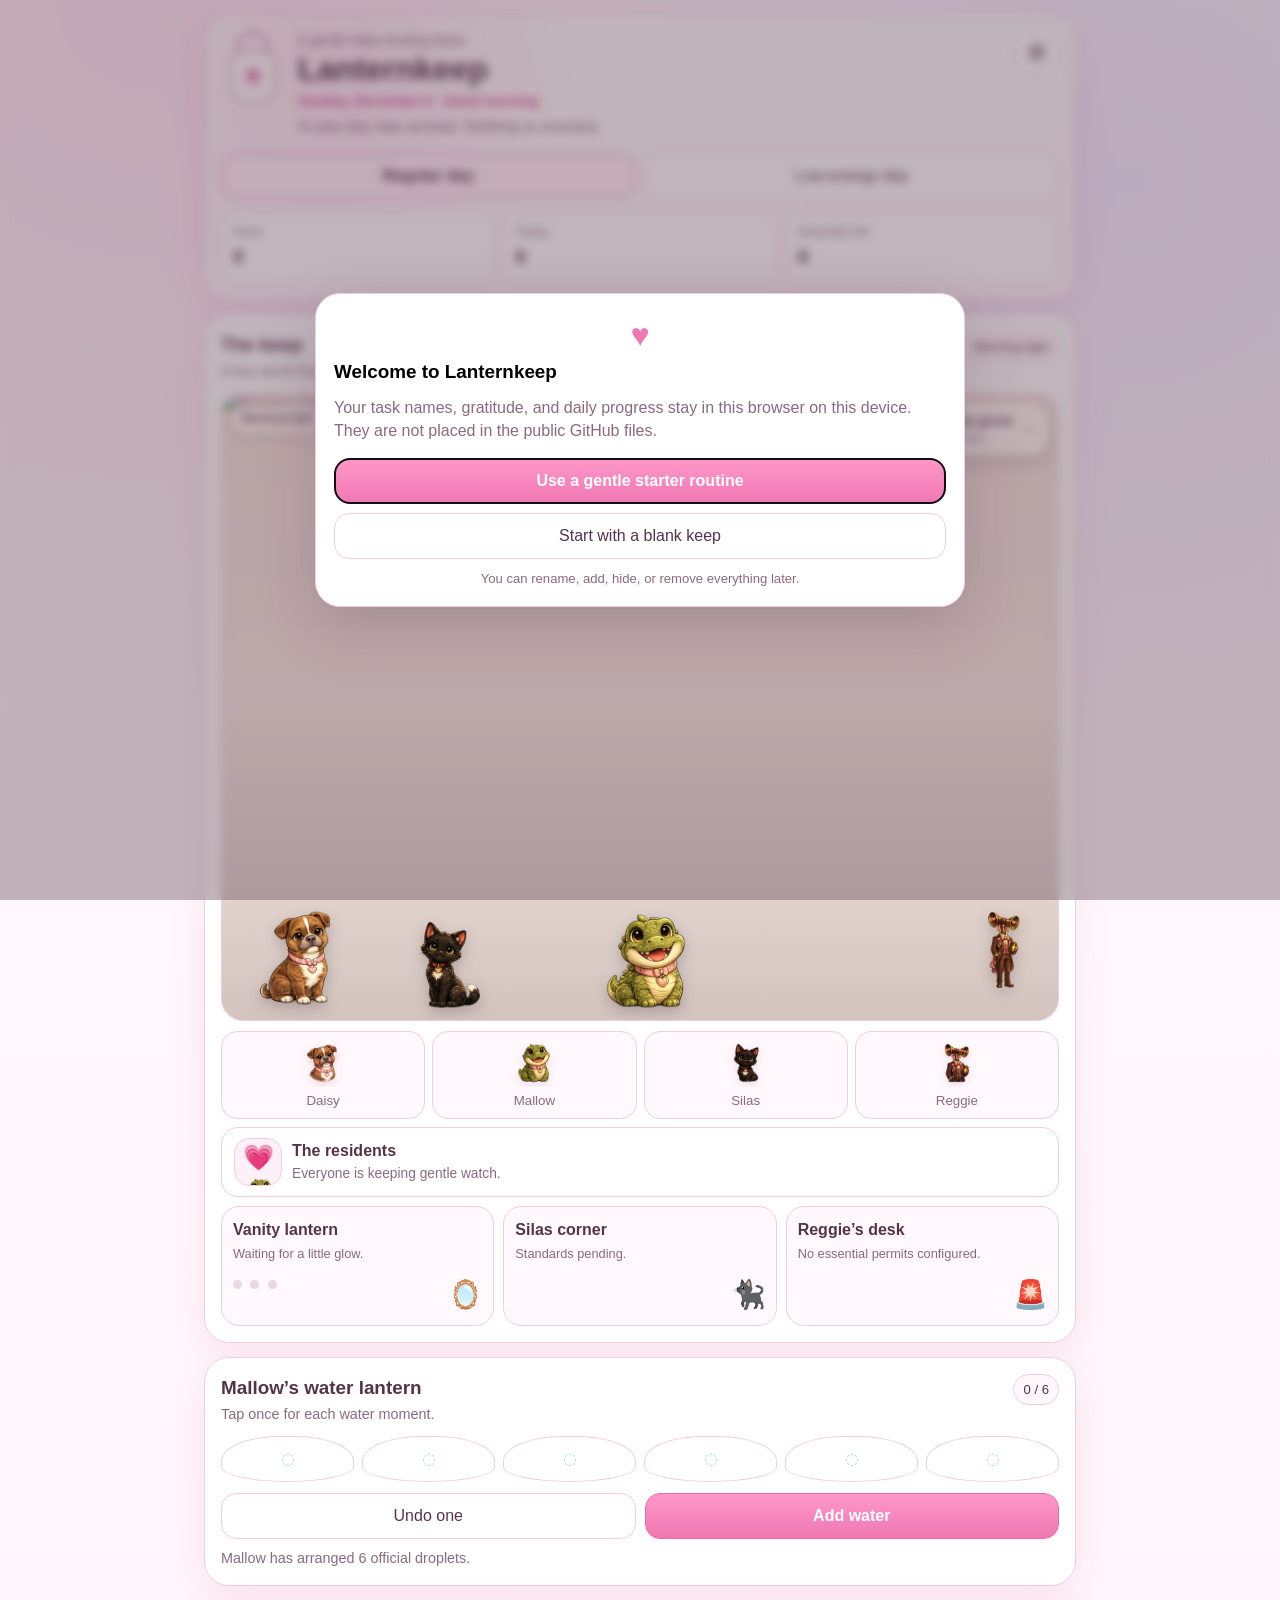
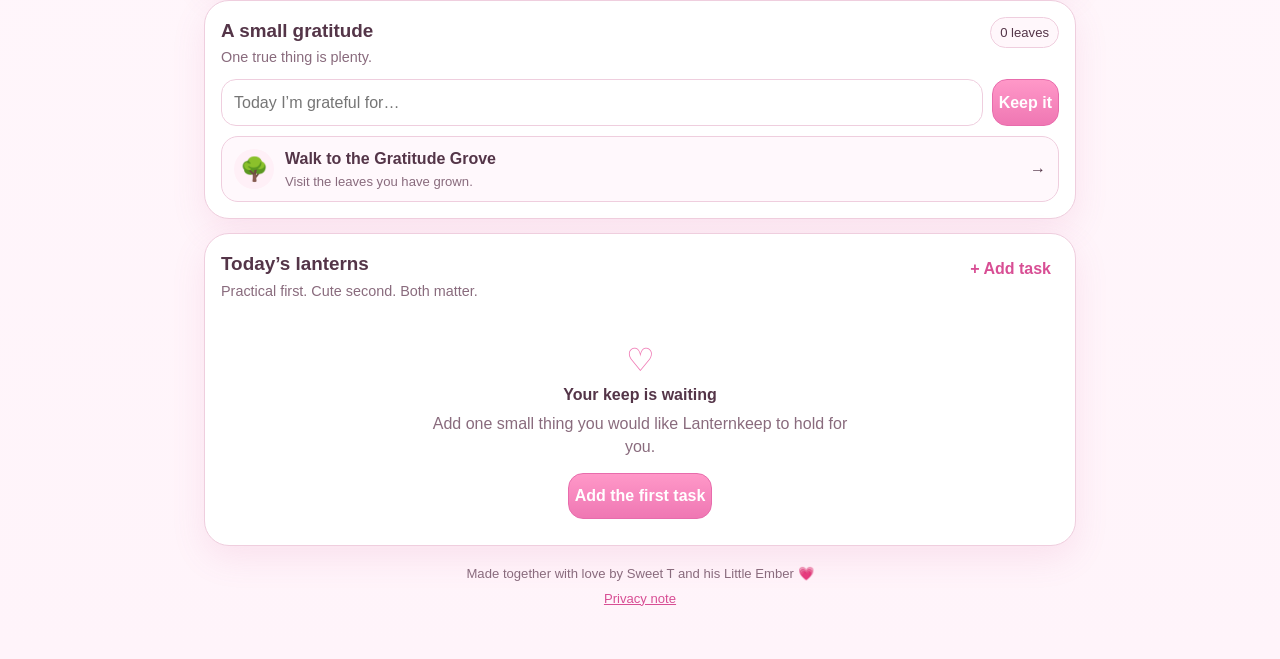
==== commit 30f67dfe: "Add files via upload" ====
--- a/index.html
+++ b/index.html
@@ -10,9 +10,9 @@
   <link rel="manifest" href="./manifest.webmanifest">
   <link rel="apple-touch-icon" href="./apple-touch-icon.png">
   <link rel="icon" href="./icon-192.png">
-  <link rel="stylesheet" href="./styles-v132.css">
-
-  <style id="resident-critical-v132">
+  <link rel="stylesheet" href="./styles-v140.css">
+
+  <style id="resident-critical-v140">
     .resident-chips {
       display: grid !important;
       grid-template-columns: repeat(4, minmax(0, 1fr)) !important;
@@ -126,40 +126,27 @@
           <div id="sceneBadge" class="pill">dollhouse mode</div>
         </div>
 
-        <div id="world" class="world" aria-label="Lanternkeep living scene">
-          <div class="sky-stars" aria-hidden="true">
-            <span class="star star-1">✦</span>
-            <span class="star star-2">✦</span>
-            <span class="star star-3">✦</span>
-            <span class="star star-4">✦</span>
-          </div>
-
-          <div id="bigLantern" class="big-lantern" aria-hidden="true">
-            <div class="lantern-handle"></div>
-            <div class="lantern-body">
-              <div class="lantern-glow"></div>
-              <div class="lantern-heart">♥</div>
-            </div>
-          </div>
-
-          <button id="openGroveTree" class="pink-tree gratitude-tree-link" type="button" aria-label="Walk to the Gratitude Grove">
-            <span class="tree-trunk" aria-hidden="true"></span>
-            <span class="tree-leaf leaf-a" aria-hidden="true"></span>
-            <span class="tree-leaf leaf-b" aria-hidden="true"></span>
-            <span class="tree-leaf leaf-c" aria-hidden="true"></span>
-            <span class="tree-path-sign" aria-hidden="true">Grove</span>
+        <div id="world" class="world living-scene" data-daypart="morning" aria-label="Lanternkeep living scene">
+          <img
+            id="keepSceneArt"
+            class="keep-scene-art"
+            src="./assets/scenes/keep_pond_morning.webp"
+            alt="Morning light over Lanternkeep and its pond"
+          >
+
+          <span id="sceneTimeLabel" class="scene-time-label">Morning light</span>
+
+          <button id="openGroveTree" class="scene-grove-link" type="button" aria-label="Walk to the Gratitude Grove">
+            <span class="scene-grove-heart" aria-hidden="true">♡</span>
+            <span>
+              <strong id="groveSceneStage">Baby grove</strong>
+              <small id="groveSceneCount">0 leaves</small>
+            </span>
+            <span aria-hidden="true">→</span>
           </button>
 
-          <div id="gratitudeTreeNote" class="tree-note"></div>
-
-          <div class="path" aria-hidden="true"></div>
-          <div id="pawprints" class="pawprints" aria-hidden="true">
+          <div id="pawprints" class="pawprints scene-pawprints" aria-hidden="true">
             <span>🐾</span><span>🐾</span><span>🐾</span>
-          </div>
-
-          <div class="pond" aria-label="Mallow’s pond">
-            <div id="pondFill" class="pond-fill"></div>
-            <div class="pond-shine"></div>
           </div>
 
           <img id="daisyScene" class="scene-resident daisy-scene resident-image resident-scene-image" src="./resident_daisy_idle_v132.png" alt="Daisy">
@@ -168,7 +155,6 @@
           <img id="reggieScene" class="scene-resident reggie-scene resident-image resident-scene-image" src="./resident_reggie_idle_v132.png" alt="Reggie">
 
           <div id="sceneBubble" class="scene-bubble" role="status" aria-live="polite"></div>
-          <div class="world-ground" aria-hidden="true"></div>
         </div>
 
         <section class="resident-strip" aria-label="Resident reactions">
@@ -258,7 +244,7 @@
         </p>
       </section>
 
-      <section class="card gratitude-card">
+      <section id="gratitude" class="card gratitude-card">
         <div class="section-heading">
           <div>
             <h2>A small gratitude</h2>
@@ -486,6 +472,6 @@
     </label>
   </template>
 
-  <script src="./app-v132.js"></script>
+  <script src="./app-v140.js"></script>
 </body>
 </html>
--- a/styles-v140.css
+++ b/styles-v140.css
@@ -0,0 +1,2048 @@
+
+:root {
+  --ink: #543548;
+  --muted: #896b7d;
+  --line: #efcede;
+  --pink: #ef77b3;
+  --pink-deep: #d84e94;
+  --pink-soft: #fff0f7;
+  --blue: #86d4fb;
+  --panel: #ffffff;
+  --danger: #b83d63;
+  --shadow: 0 12px 34px rgba(210, 92, 148, 0.12);
+  color-scheme: light;
+}
+
+* {
+  box-sizing: border-box;
+}
+
+html {
+  background: #fff5fa;
+}
+
+body {
+  margin: 0;
+  min-height: 100vh;
+  background:
+    radial-gradient(circle at 12% 0%, #ffe8f3 0%, transparent 28%),
+    radial-gradient(circle at 88% 8%, #f5edff 0%, transparent 24%),
+    linear-gradient(180deg, #fffafd, #fff4fa);
+  color: var(--ink);
+  font:
+    16px/1.45 -apple-system, BlinkMacSystemFont, "Segoe UI", Roboto,
+    Helvetica, Arial, sans-serif;
+}
+
+button,
+input,
+select {
+  font: inherit;
+}
+
+button,
+label,
+select {
+  -webkit-tap-highlight-color: transparent;
+}
+
+button {
+  touch-action: manipulation;
+}
+
+.app-shell {
+  width: min(100%, 900px);
+  margin: 0 auto;
+  padding:
+    max(14px, env(safe-area-inset-top))
+    14px
+    calc(34px + env(safe-area-inset-bottom));
+}
+
+.card {
+  margin-bottom: 14px;
+  padding: 16px;
+  overflow: hidden;
+  border: 1px solid var(--line);
+  border-radius: 25px;
+  background: var(--panel);
+  box-shadow: var(--shadow);
+}
+
+h1,
+h2,
+h3,
+p {
+  margin: 0;
+}
+
+h1 {
+  margin-top: 2px;
+  font-size: clamp(1.55rem, 6vw, 2rem);
+  line-height: 1.05;
+}
+
+h2 {
+  font-size: 1.18rem;
+}
+
+h3 {
+  font-size: 1rem;
+}
+
+.eyebrow {
+  color: var(--muted);
+  font-size: 0.86rem;
+}
+
+.hero {
+  background:
+    radial-gradient(circle at 14% 15%, rgba(239, 119, 179, 0.14), transparent 30%),
+    linear-gradient(180deg, #fffdfd, #fff6fb);
+}
+
+.brand-row {
+  display: flex;
+  gap: 13px;
+  align-items: flex-start;
+}
+
+.brand-copy {
+  flex: 1;
+  min-width: 0;
+}
+
+.brand-copy p {
+  margin-top: 6px;
+  color: var(--muted);
+}
+
+.brand-copy .date-line {
+  margin-top: 5px;
+  color: var(--pink-deep);
+  font-size: 0.86rem;
+  font-weight: 700;
+}
+
+.brand-copy .date-line + #heroMessage {
+  margin-top: 3px;
+}
+
+.icon-button {
+  display: grid;
+  width: 44px;
+  height: 44px;
+  flex: 0 0 auto;
+  place-items: center;
+  border: 1px solid var(--line);
+  border-radius: 50%;
+  background: #fff;
+  color: var(--ink);
+  font-size: 1.35rem;
+  cursor: pointer;
+}
+
+.lantern-logo,
+.big-lantern {
+  position: relative;
+  width: 64px;
+  height: 77px;
+  flex: 0 0 auto;
+}
+
+.lantern-handle {
+  position: absolute;
+  top: 0;
+  left: 16px;
+  width: 32px;
+  height: 25px;
+  border: 3px solid #dba3bf;
+  border-bottom: 0;
+  border-radius: 19px 19px 0 0;
+}
+
+.lantern-body {
+  position: absolute;
+  top: 20px;
+  left: 9px;
+  width: 46px;
+  height: 52px;
+  overflow: hidden;
+  border: 2px solid #dba3bf;
+  border-radius: 14px 14px 18px 18px;
+  background: #fff;
+}
+
+.lantern-glow {
+  position: absolute;
+  inset: 8px;
+  border-radius: 50% 50% 42% 42%;
+  background: var(--pink);
+  opacity: 0.14;
+  transition: 260ms ease;
+}
+
+.lantern-heart {
+  position: absolute;
+  inset: 0;
+  display: grid;
+  place-items: center;
+  color: var(--pink-deep);
+  font-size: 23px;
+}
+
+.lit .lantern-glow {
+  opacity: 0.74;
+  transform: scale(1.08);
+  box-shadow: 0 0 28px rgba(239, 119, 179, 0.38);
+}
+
+.mode-row {
+  display: grid;
+  grid-template-columns: 1fr 1fr;
+  gap: 9px;
+  margin-top: 15px;
+}
+
+.mode-button,
+.primary-button,
+.secondary-button,
+.danger-button,
+.text-button,
+.file-button {
+  min-height: 46px;
+  border-radius: 15px;
+  cursor: pointer;
+}
+
+.mode-button {
+  border: 1px solid var(--line);
+  background: #fff;
+  color: var(--ink);
+}
+
+.mode-button.active {
+  border-color: var(--pink);
+  background: var(--pink-soft);
+  font-weight: 700;
+}
+
+.primary-button {
+  border: 1px solid #e86cac;
+  background: linear-gradient(180deg, #ff98c8, var(--pink));
+  color: #fff;
+  font-weight: 700;
+}
+
+.secondary-button,
+.file-button {
+  display: grid;
+  place-items: center;
+  border: 1px solid var(--line);
+  background: #fff;
+  color: var(--ink);
+  text-align: center;
+}
+
+.danger-button {
+  border: 1px solid #e1a8ba;
+  background: #fff5f8;
+  color: var(--danger);
+  font-weight: 650;
+}
+
+.text-button {
+  min-height: 36px;
+  padding: 4px 8px;
+  border: 0;
+  background: transparent;
+  color: var(--pink-deep);
+  font-weight: 700;
+}
+
+.stat-grid {
+  display: grid;
+  grid-template-columns: repeat(3, 1fr);
+  gap: 9px;
+  margin-top: 12px;
+}
+
+.stat {
+  padding: 11px;
+  border: 1px solid var(--line);
+  border-radius: 17px;
+  background: #fff;
+}
+
+.stat span {
+  display: block;
+  color: var(--muted);
+  font-size: 0.78rem;
+}
+
+.stat strong {
+  display: block;
+  margin-top: 2px;
+  font-size: 1.2rem;
+}
+
+.section-heading,
+.settings-heading,
+.dialog-header,
+.time-heading {
+  display: flex;
+  gap: 10px;
+  align-items: flex-start;
+  justify-content: space-between;
+}
+
+.section-heading {
+  margin-bottom: 11px;
+}
+
+.section-heading p,
+.settings-heading p,
+.time-heading p {
+  margin-top: 3px;
+  color: var(--muted);
+  font-size: 0.9rem;
+}
+
+.pill {
+  padding: 5px 9px;
+  border: 1px solid var(--line);
+  border-radius: 999px;
+  background: #fff7fb;
+  font-size: 0.82rem;
+  white-space: nowrap;
+}
+
+.world {
+  position: relative;
+  min-height: 330px;
+  overflow: hidden;
+  border: 1px solid var(--line);
+  border-radius: 22px;
+  background: linear-gradient(180deg, #fff3fa, #fffafe 62%, #fff);
+  transition: 260ms ease;
+}
+
+.world.low-energy {
+  background: linear-gradient(180deg, #fff9fc, #fff 78%);
+}
+
+.big-lantern {
+  position: absolute;
+  top: 16px;
+  left: 50%;
+  z-index: 5;
+  transform: translateX(-50%) scale(1.13);
+}
+
+.star {
+  position: absolute;
+  z-index: 2;
+  color: #efc45f;
+  opacity: 0.15;
+  transition: 260ms ease;
+}
+
+.star.on {
+  opacity: 1;
+  transform: translateY(-2px);
+}
+
+.star-1 { top: 14%; left: 17%; }
+.star-2 { top: 20%; left: 35%; }
+.star-3 { top: 15%; left: 69%; }
+.star-4 { top: 23%; left: 83%; }
+
+.pink-tree {
+  position: absolute;
+  bottom: 54px;
+  left: 17px;
+  z-index: 4;
+  width: 74px;
+  height: 112px;
+}
+
+.tree-trunk {
+  position: absolute;
+  bottom: 0;
+  left: 30px;
+  width: 12px;
+  height: 46px;
+  border-radius: 8px;
+  background: #c99578;
+}
+
+.tree-leaf {
+  position: absolute;
+  border: 1px solid #efbdd4;
+  border-radius: 50%;
+  background: #ffcce1;
+}
+
+.leaf-a { bottom: 35px; left: 0; width: 36px; height: 34px; }
+.leaf-b { bottom: 49px; left: 19px; width: 38px; height: 36px; }
+.leaf-c { bottom: 34px; left: 40px; width: 31px; height: 31px; }
+
+.tree-note {
+  position: absolute;
+  bottom: 124px;
+  left: 71px;
+  z-index: 9;
+  max-width: min(160px, 45vw);
+  padding: 5px 8px;
+  border: 1px solid var(--line);
+  border-radius: 11px;
+  background: #fff;
+  font-size: 0.72rem;
+  opacity: 0;
+  transform: translateY(6px);
+  transition: 260ms ease;
+}
+
+.tree-note.show {
+  opacity: 1;
+  transform: none;
+}
+
+.path {
+  position: absolute;
+  bottom: 17px;
+  left: 22px;
+  z-index: 3;
+  width: 132px;
+  height: 57px;
+  border: 1px solid #ebd6a4;
+  border-radius: 50%;
+  background: #fff0ce;
+  transform: rotate(-4deg);
+}
+
+.pawprints {
+  position: absolute;
+  bottom: 30px;
+  left: 53px;
+  z-index: 8;
+  display: flex;
+  gap: 7px;
+  align-items: center;
+  opacity: 0;
+  transform: rotate(-10deg) translateY(4px);
+  transition: 260ms ease;
+  font-size: 17px;
+}
+
+.pawprints.show {
+  opacity: 1;
+  transform: rotate(-10deg) translateY(0);
+}
+
+.pond {
+  position: absolute;
+  right: 20px;
+  bottom: 17px;
+  z-index: 3;
+  width: 134px;
+  height: 60px;
+  overflow: hidden;
+  border: 2px solid #eecfe0;
+  border-radius: 50%;
+  background: #fff;
+}
+
+.pond-fill {
+  position: absolute;
+  right: 0;
+  bottom: 0;
+  left: 0;
+  height: 0;
+  background: linear-gradient(180deg, #c8edff, var(--blue));
+  transition: 320ms ease;
+}
+
+.pond-shine {
+  position: absolute;
+  top: 9px;
+  left: 50%;
+  width: 44px;
+  height: 7px;
+  border: 2px solid rgba(255,255,255,0.8);
+  border-top: 0;
+  border-radius: 50%;
+  transform: translateX(-50%);
+}
+
+.world-ground {
+  position: absolute;
+  right: 0;
+  bottom: 0;
+  left: 0;
+  z-index: 1;
+  height: 74px;
+  border-top: 1px solid #f1dce7;
+  background: #fff7fb;
+}
+
+.scene-resident {
+  position: absolute;
+  z-index: 8;
+  font-size: 31px;
+  transform-origin: center;
+  user-select: none;
+}
+
+.resident-image {
+  display: block;
+  object-fit: contain;
+  filter: drop-shadow(0 6px 10px rgba(84, 53, 72, 0.14));
+}
+
+.resident-scene-image {
+  width: auto;
+  height: auto;
+  max-width: none;
+}
+
+.daisy-scene {
+  left: 18px;
+  bottom: 48px;
+  width: 112px;
+  height: 112px;
+}
+
+.mallow-scene {
+  right: 34px;
+  bottom: 35px;
+  width: 118px;
+  height: 118px;
+}
+
+.silas-scene {
+  left: 130px;
+  bottom: 48px;
+  width: 108px;
+  height: 108px;
+}
+
+.reggie-scene {
+  top: 42px;
+  right: 16px;
+  width: 118px;
+  height: 180px;
+}
+
+.resident-face-image-wrap {
+  display: grid;
+  place-items: center;
+  width: 66px;
+  height: 66px;
+  margin: 0 auto;
+  border-radius: 18px;
+  background: linear-gradient(180deg, #fffafd, #fff3f8);
+  border: 1px solid #f0d5e2;
+  overflow: hidden;
+}
+
+.resident-face-image {
+  width: 56px;
+  height: 56px;
+  object-fit: contain;
+  display: block;
+}
+
+.resident-card.react .resident-face-image {
+  animation: happy-hop 0.5s ease-in-out 2 alternate;
+}
+
+.daisy-scene {
+  bottom: 61px;
+  left: 34px;
+  animation: idle-bob 2.8s ease-in-out infinite;
+}
+
+.mallow-scene {
+  right: 58px;
+  bottom: 49px;
+  animation: idle-bob 3.2s ease-in-out infinite;
+}
+
+.silas-scene {
+  bottom: 67px;
+  left: 148px;
+  animation: idle-blink 4s step-end infinite;
+}
+
+.reggie-scene {
+  top: 64px;
+  right: 23px;
+  animation: idle-wiggle 4.6s ease-in-out infinite;
+}
+
+.scene-resident.react {
+  animation: happy-hop 0.5s ease-in-out 2 alternate;
+}
+
+.reggie-scene.permit {
+  animation: siren-spin 0.85s ease-in-out 2;
+}
+
+.scene-bubble {
+  position: absolute;
+  top: 126px;
+  left: 50%;
+  z-index: 10;
+  max-width: min(280px, 78%);
+  padding: 7px 10px;
+  border: 1px solid var(--line);
+  border-radius: 12px;
+  background: rgba(255,255,255,0.95);
+  color: var(--muted);
+  font-size: 0.78rem;
+  text-align: center;
+  opacity: 0;
+  transform: translate(-50%, 7px);
+  transition: 220ms ease;
+  pointer-events: none;
+}
+
+.scene-bubble.show {
+  opacity: 1;
+  transform: translate(-50%, 0);
+}
+
+.resident-strip {
+  margin-top: 10px;
+}
+
+.resident-chips {
+  display: grid;
+  grid-template-columns: repeat(4, 1fr);
+  gap: 7px;
+}
+
+.resident-chip {
+  display: grid;
+  min-width: 0;
+  min-height: 66px;
+  place-items: center;
+  padding: 7px 4px;
+  border: 1px solid var(--line);
+  border-radius: 16px;
+  background: #fff8fc;
+  color: var(--muted);
+  text-align: center;
+  transition: 220ms ease;
+}
+
+.resident-chip.active {
+  border-color: var(--pink);
+  background: var(--pink-soft);
+  color: var(--ink);
+}
+
+.resident-chip-face {
+  display: grid;
+  width: 45px;
+  height: 45px;
+  place-items: center;
+  line-height: 1;
+  transform-origin: center;
+}
+
+.resident-chip-image {
+  display: block;
+  width: 43px;
+  height: 43px;
+  object-fit: contain;
+  filter: drop-shadow(0 3px 5px rgba(84, 53, 72, 0.12));
+}
+
+.resident-chip small {
+  display: block;
+  overflow: hidden;
+  max-width: 100%;
+  margin-top: 4px;
+  text-overflow: ellipsis;
+  white-space: nowrap;
+}
+
+.resident-chip.react .resident-chip-face {
+  animation: happy-hop 0.5s ease-in-out 2 alternate;
+}
+
+.resident-reaction-bar {
+  display: flex;
+  gap: 10px;
+  align-items: center;
+  min-height: 66px;
+  margin-top: 8px;
+  padding: 10px 12px;
+  border: 1px solid var(--line);
+  border-radius: 17px;
+  background: #fff;
+}
+
+.resident-reaction-face {
+  display: grid;
+  width: 48px;
+  height: 48px;
+  flex: 0 0 auto;
+  place-items: center;
+  overflow: hidden;
+  border: 1px solid var(--line);
+  border-radius: 15px;
+  background: var(--pink-soft);
+  font-size: 25px;
+}
+
+.resident-reaction-image {
+  display: block;
+  width: 45px;
+  height: 45px;
+  object-fit: contain;
+}
+
+.resident-reaction-bar p {
+  margin-top: 2px;
+  color: var(--muted);
+  font-size: 0.86rem;
+}
+
+.scene-detail-grid {
+  display: grid;
+  grid-template-columns: repeat(3, 1fr);
+  gap: 9px;
+  margin-top: 9px;
+}
+
+.scene-detail {
+  position: relative;
+  min-height: 120px;
+  padding: 11px;
+  overflow: hidden;
+  border: 1px solid var(--line);
+  border-radius: 18px;
+  background: #fff8fc;
+}
+
+.scene-detail p {
+  max-width: calc(100% - 36px);
+  margin-top: 4px;
+  color: var(--muted);
+  font-size: 0.8rem;
+}
+
+.detail-art {
+  position: absolute;
+  right: 10px;
+  bottom: 9px;
+  font-size: 28px;
+}
+
+.vanity-lights {
+  margin-top: 9px;
+}
+
+.vanity-lights span {
+  display: inline-block;
+  width: 9px;
+  height: 9px;
+  margin-right: 4px;
+  border-radius: 50%;
+  background: #e8d8e1;
+  transition: 220ms ease;
+}
+
+.vanity-lights span.on {
+  background: var(--pink);
+  box-shadow: 0 0 8px rgba(238, 118, 177, 0.35);
+}
+
+.mini-stamp {
+  display: inline-block;
+  margin-top: 9px;
+  padding: 3px 6px;
+  border: 2px solid var(--pink-deep);
+  border-radius: 9px;
+  color: var(--pink-deep);
+  font-size: 0.7rem;
+  font-weight: 800;
+  opacity: 0;
+  transform: rotate(-5deg) scale(0.8);
+  transition: 260ms ease;
+}
+
+.mini-stamp.show {
+  opacity: 1;
+  transform: rotate(-5deg) scale(1);
+}
+
+.water-drops {
+  display: grid;
+  grid-template-columns: repeat(auto-fit, minmax(42px, 1fr));
+  gap: 8px;
+}
+
+.water-drop {
+  height: 46px;
+  border: 1px solid var(--line);
+  border-radius: 50% 50% 57% 57% / 62% 62% 38% 38%;
+  background: #fff;
+  color: #a3d8f6;
+  cursor: pointer;
+  transition: 220ms ease;
+}
+
+.water-drop.filled {
+  border-color: #84cffa;
+  background: linear-gradient(180deg, #c8edff, #86d4fb);
+  color: #fff;
+  transform: translateY(-2px);
+}
+
+.two-buttons {
+  display: grid;
+  grid-template-columns: 1fr 1fr;
+  gap: 9px;
+  margin-top: 11px;
+}
+
+.gentle-note {
+  margin-top: 9px;
+  color: var(--muted);
+  font-size: 0.9rem;
+}
+
+.gratitude-row {
+  display: grid;
+  grid-template-columns: 1fr auto;
+  gap: 9px;
+}
+
+input[type="text"],
+select {
+  width: 100%;
+  min-height: 46px;
+  padding: 11px 12px;
+  border: 1px solid var(--line);
+  border-radius: 15px;
+  background: #fff;
+  color: var(--ink);
+}
+
+.saved-note {
+  margin-top: 9px;
+  padding: 10px;
+  border: 1px solid var(--line);
+  border-radius: 14px;
+  background: #fff6fb;
+}
+
+.time-section {
+  margin-top: 10px;
+  overflow: hidden;
+  border: 1px solid var(--line);
+  border-radius: 19px;
+  background: #fff;
+}
+
+.time-heading {
+  padding: 13px;
+  border-bottom: 1px solid #f4e1ea;
+}
+
+.task-list {
+  padding: 1px 11px 11px;
+}
+
+.task-row {
+  position: relative;
+  display: flex;
+  gap: 11px;
+  align-items: center;
+  min-height: 58px;
+  margin-top: 10px;
+  padding: 10px;
+  border: 1px solid var(--line);
+  border-radius: 15px;
+  background: #fff;
+  cursor: pointer;
+  transition: 220ms ease;
+}
+
+.task-row.done {
+  background: #fff6fb;
+  opacity: 0.68;
+}
+
+.task-row.done .task-name {
+  text-decoration: line-through;
+}
+
+.task-row input {
+  position: absolute;
+  opacity: 0;
+  pointer-events: none;
+}
+
+.custom-check {
+  display: grid;
+  width: 24px;
+  height: 24px;
+  flex: 0 0 auto;
+  place-items: center;
+  border: 2px solid #dcb3c8;
+  border-radius: 7px;
+  color: #fff;
+  transition: 220ms ease;
+}
+
+.task-row.done .custom-check {
+  border-color: var(--pink);
+  background: var(--pink);
+}
+
+.task-row.done .custom-check::after {
+  content: "✓";
+  font-size: 0.8rem;
+}
+
+.task-copy {
+  flex: 1;
+  min-width: 0;
+}
+
+.task-copy strong,
+.task-copy small {
+  display: block;
+}
+
+.task-copy small {
+  margin-top: 2px;
+  color: var(--muted);
+  font-size: 0.8rem;
+}
+
+.task-edit-button {
+  width: 42px;
+  height: 42px;
+  flex: 0 0 auto;
+  border: 0;
+  border-radius: 50%;
+  background: transparent;
+  color: var(--muted);
+  cursor: pointer;
+}
+
+.empty-state {
+  padding: 24px 10px 10px;
+  text-align: center;
+}
+
+.empty-state p {
+  max-width: 420px;
+  margin: 6px auto 14px;
+  color: var(--muted);
+}
+
+.empty-icon {
+  color: var(--pink);
+  font-size: 2rem;
+}
+
+
+footer {
+  padding: 4px 8px 16px;
+  color: var(--muted);
+  text-align: center;
+  font-size: 0.82rem;
+}
+
+footer button {
+  margin-top: 5px;
+  border: 0;
+  background: transparent;
+  color: var(--pink-deep);
+  text-decoration: underline;
+}
+
+.app-dialog {
+  width: min(calc(100% - 24px), 650px);
+  max-height: calc(100vh - 40px);
+  padding: 0;
+  overflow: visible;
+  border: 0;
+  border-radius: 25px;
+  background: transparent;
+}
+
+.app-dialog::backdrop {
+  background: rgba(84, 53, 72, 0.36);
+  backdrop-filter: blur(5px);
+}
+
+.dialog-card {
+  max-height: calc(100vh - 40px);
+  padding: 18px;
+  overflow-y: auto;
+  border: 1px solid var(--line);
+  border-radius: 25px;
+  background: #fff;
+  box-shadow: 0 18px 60px rgba(84, 53, 72, 0.22);
+}
+
+.dialog-card > p {
+  margin-top: 10px;
+  color: var(--muted);
+}
+
+.dialog-lantern {
+  color: var(--pink);
+  font-size: 2rem;
+  text-align: center;
+}
+
+.choice-stack {
+  display: grid;
+  gap: 9px;
+  margin-top: 16px;
+}
+
+.dialog-fine-print {
+  font-size: 0.82rem;
+  text-align: center;
+}
+
+.settings-section {
+  margin-top: 18px;
+  padding-top: 16px;
+  border-top: 1px solid #f3dfe9;
+}
+
+.settings-task-list {
+  display: grid;
+  gap: 8px;
+  margin-top: 10px;
+}
+
+.settings-task {
+  display: flex;
+  gap: 9px;
+  align-items: center;
+  padding: 10px;
+  border: 1px solid var(--line);
+  border-radius: 14px;
+}
+
+.settings-task-copy {
+  flex: 1;
+  min-width: 0;
+}
+
+.settings-task-copy strong,
+.settings-task-copy small {
+  display: block;
+}
+
+.settings-task-copy small {
+  color: var(--muted);
+}
+
+.settings-task button {
+  min-width: 44px;
+  min-height: 44px;
+  border: 1px solid var(--line);
+  border-radius: 13px;
+  background: #fff;
+  color: var(--ink);
+}
+
+.privacy-box {
+  padding: 14px;
+  border: 1px solid var(--line);
+  border-radius: 17px;
+  background: #fff8fc;
+}
+
+.privacy-box p {
+  margin-top: 7px;
+  color: var(--muted);
+  font-size: 0.88rem;
+}
+
+.file-button {
+  position: relative;
+}
+
+.file-button input {
+  position: absolute;
+  width: 1px;
+  height: 1px;
+  opacity: 0;
+}
+
+.danger-zone {
+  display: grid;
+  grid-template-columns: 1fr 1fr;
+  gap: 9px;
+  margin-top: 18px;
+}
+
+.field-label {
+  display: block;
+  margin: 14px 0 6px;
+  color: var(--muted);
+  font-size: 0.86rem;
+  font-weight: 650;
+}
+
+.form-grid {
+  display: grid;
+  grid-template-columns: 1fr 1fr;
+  gap: 9px;
+}
+
+@keyframes idle-bob {
+  0%, 100% { transform: translateY(0); }
+  50% { transform: translateY(-4px); }
+}
+
+@keyframes idle-blink {
+  0%, 92%, 100% { transform: scaleY(1); }
+  94%, 96% { transform: scaleY(0.82); }
+}
+
+@keyframes idle-wiggle {
+  0%, 100% { transform: rotate(0deg); }
+  25% { transform: rotate(-2deg); }
+  75% { transform: rotate(2deg); }
+}
+
+@keyframes happy-hop {
+  from { transform: translateY(0) scale(1); }
+  to { transform: translateY(-7px) scale(1.06); }
+}
+
+@keyframes siren-spin {
+  0% { transform: rotate(-4deg) scale(1); }
+  50% { transform: rotate(4deg) scale(1.08); }
+  100% { transform: rotate(-4deg) scale(1); }
+}
+
+@media (max-width: 720px) {
+  .scene-detail-grid {
+    grid-template-columns: 1fr;
+  }
+
+
+  .gratitude-row,
+  .form-grid {
+    grid-template-columns: 1fr;
+  }
+}
+
+@media (max-width: 390px) {
+  .brand-row {
+    gap: 9px;
+  }
+
+  .lantern-logo {
+    transform: scale(0.88);
+    transform-origin: top left;
+    margin-right: -6px;
+  }
+
+  .stat {
+    padding: 9px;
+  }
+
+  .world {
+    min-height: 324px;
+  }
+
+  .daisy-scene {
+    left: 10px;
+    width: 100px;
+    height: 100px;
+  }
+
+  .silas-scene {
+    left: 108px;
+    width: 100px;
+    height: 100px;
+  }
+
+  .mallow-scene {
+    right: 26px;
+    width: 106px;
+    height: 106px;
+  }
+
+  .reggie-scene {
+    right: 8px;
+    width: 106px;
+    height: 162px;
+  }
+
+  .resident-face-image-wrap {
+    width: 60px;
+    height: 60px;
+  }
+
+  .resident-face-image {
+    width: 50px;
+    height: 50px;
+  }
+}
+
+@media (prefers-reduced-motion: reduce) {
+  *,
+  *::before,
+  *::after {
+    scroll-behavior: auto !important;
+    animation-duration: 0.001ms !important;
+    animation-iteration-count: 1 !important;
+    transition-duration: 0.001ms !important;
+  }
+}
+
+
+/* Gratitude Grove — Lanternkeep 1.2 */
+.gratitude-tree-link {
+  appearance: none;
+  padding: 0;
+  border: 0;
+  background: transparent;
+  color: inherit;
+  cursor: pointer;
+  -webkit-tap-highlight-color: transparent;
+}
+
+.gratitude-tree-link:focus-visible {
+  outline: 3px solid rgba(239, 119, 179, 0.38);
+  outline-offset: 5px;
+}
+
+.gratitude-tree-link.has-leaves .tree-leaf {
+  box-shadow: 0 0 12px rgba(239, 119, 179, 0.24);
+}
+
+.tree-path-sign {
+  position: absolute;
+  right: -26px;
+  bottom: 18px;
+  z-index: 3;
+  padding: 2px 5px;
+  border: 1px solid #d9b295;
+  border-radius: 5px;
+  background: #fff0ce;
+  color: #795a49;
+  font-size: 0.58rem;
+  font-weight: 800;
+  transform: rotate(-5deg);
+}
+
+.tree-path-sign::before {
+  content: "";
+  position: absolute;
+  left: 50%;
+  top: 100%;
+  width: 2px;
+  height: 13px;
+  background: #b68668;
+  transform: translateX(-50%);
+}
+
+.grove-link-button {
+  display: flex;
+  gap: 11px;
+  align-items: center;
+  min-height: 58px;
+  margin-top: 10px;
+  padding: 10px 12px;
+  border: 1px solid var(--line);
+  border-radius: 17px;
+  background: #fff8fc;
+  color: var(--ink);
+  text-decoration: none;
+}
+
+.grove-link-button > span:nth-child(2) {
+  flex: 1;
+  min-width: 0;
+}
+
+.grove-link-button strong,
+.grove-link-button small {
+  display: block;
+}
+
+.grove-link-button small {
+  margin-top: 2px;
+  color: var(--muted);
+  font-size: 0.82rem;
+}
+
+.grove-link-icon {
+  display: grid;
+  width: 40px;
+  height: 40px;
+  flex: 0 0 auto;
+  place-items: center;
+  border-radius: 50%;
+  background: var(--pink-soft);
+  font-size: 23px;
+}
+
+.grove-page {
+  background:
+    radial-gradient(circle at 15% 2%, #ffe5f1 0%, transparent 28%),
+    radial-gradient(circle at 87% 12%, #f0eaff 0%, transparent 25%),
+    linear-gradient(180deg, #fff8fc, #fff4fa);
+}
+
+.grove-shell {
+  width: min(100%, 900px);
+}
+
+.grove-header {
+  background: linear-gradient(180deg, #fffdfd, #fff5fa);
+}
+
+.grove-header-row,
+.grove-title-row,
+.grove-tree-heading {
+  display: flex;
+  gap: 12px;
+  align-items: center;
+  justify-content: space-between;
+}
+
+.grove-title-row {
+  align-items: flex-start;
+  justify-content: flex-start;
+  margin-top: 17px;
+}
+
+.grove-title-row p {
+  margin-top: 6px;
+  color: var(--muted);
+}
+
+.grove-mark {
+  display: grid;
+  width: 58px;
+  height: 58px;
+  flex: 0 0 auto;
+  place-items: center;
+  border: 1px solid var(--line);
+  border-radius: 19px;
+  background: var(--pink-soft);
+  font-size: 31px;
+}
+
+.back-to-keep {
+  display: inline-grid;
+  min-height: 44px;
+  place-items: center;
+  padding: 8px 12px;
+  border: 1px solid var(--line);
+  border-radius: 14px;
+  background: #fff;
+  color: var(--ink);
+  text-decoration: none;
+}
+
+.grove-branch-heading {
+  align-items: flex-start;
+}
+
+.month-branches {
+  display: flex;
+  gap: 8px;
+  overflow-x: auto;
+  padding: 2px 1px 8px;
+  scrollbar-width: thin;
+}
+
+.month-branch-button {
+  min-width: 104px;
+  min-height: 57px;
+  padding: 9px 11px;
+  border: 1px solid var(--line);
+  border-radius: 15px;
+  background: #fff;
+  color: var(--ink);
+  text-align: left;
+  cursor: pointer;
+}
+
+.month-branch-button strong,
+.month-branch-button small {
+  display: block;
+}
+
+.month-branch-button small {
+  margin-top: 2px;
+  color: var(--muted);
+}
+
+.month-branch-button.active {
+  border-color: var(--pink);
+  background: var(--pink-soft);
+}
+
+.grove-tree-heading {
+  margin: 13px 0 9px;
+}
+
+.full-grove-tree {
+  position: relative;
+  min-height: 520px;
+  overflow: hidden;
+  border: 1px solid var(--line);
+  border-radius: 23px;
+  background: linear-gradient(180deg, #fff3fa, #fffafe 68%, #fff7fb);
+}
+
+.grove-sky-specks span {
+  position: absolute;
+  z-index: 1;
+  color: #efc45f;
+  opacity: 0.65;
+}
+
+.grove-sky-specks span:nth-child(1) { top: 8%; left: 12%; }
+.grove-sky-specks span:nth-child(2) { top: 13%; right: 13%; }
+.grove-sky-specks span:nth-child(3) { top: 29%; left: 7%; }
+.grove-sky-specks span:nth-child(4) { top: 32%; right: 8%; }
+
+.canopy-cloud {
+  position: absolute;
+  z-index: 2;
+  border: 1px solid #efbdd4;
+  border-radius: 50%;
+  background: #ffd3e5;
+}
+
+.canopy-one { top: 42px; left: 7%; width: 48%; height: 235px; }
+.canopy-two { top: 22px; right: 7%; width: 49%; height: 245px; }
+.canopy-three { top: 92px; left: 27%; width: 48%; height: 220px; }
+
+.great-trunk {
+  position: absolute;
+  bottom: 42px;
+  left: 50%;
+  z-index: 3;
+  width: 36px;
+  height: 245px;
+  border-radius: 22px 22px 9px 9px;
+  background: #b98268;
+  transform: translateX(-50%);
+}
+
+.great-branch {
+  position: absolute;
+  z-index: 3;
+  height: 17px;
+  border-radius: 999px;
+  background: #b98268;
+}
+
+.great-branch-left {
+  left: 23%;
+  bottom: 190px;
+  width: 31%;
+  transform: rotate(25deg);
+}
+
+.great-branch-right {
+  right: 22%;
+  bottom: 173px;
+  width: 31%;
+  transform: rotate(-24deg);
+}
+
+.great-branch-high {
+  left: 41%;
+  bottom: 257px;
+  width: 22%;
+  transform: rotate(-12deg);
+}
+
+.leaf-canopy {
+  position: absolute;
+  top: 53px;
+  right: 7%;
+  left: 7%;
+  z-index: 5;
+  display: grid;
+  grid-template-columns: repeat(5, minmax(0, 1fr));
+  gap: 8px 6px;
+  align-content: start;
+}
+
+.grove-leaf-button {
+  min-width: 0;
+  min-height: 49px;
+  padding: 5px 3px;
+  border: 1px solid #dfa9c3;
+  border-radius: 65% 35% 62% 38%;
+  background: #fff0f7;
+  color: var(--ink);
+  cursor: pointer;
+  transform: rotate(var(--leaf-turn));
+  transition: 180ms ease;
+}
+
+.grove-leaf-button strong,
+.grove-leaf-button small {
+  display: block;
+  line-height: 1.05;
+}
+
+.grove-leaf-button strong {
+  font-size: 1rem;
+}
+
+.grove-leaf-button small {
+  margin-top: 3px;
+  color: var(--muted);
+  font-size: 0.66rem;
+}
+
+.grove-leaf-button.active,
+.grove-leaf-button:focus-visible {
+  border-color: var(--pink-deep);
+  background: var(--pink);
+  color: #fff;
+  transform: rotate(var(--leaf-turn)) translateY(-3px) scale(1.04);
+}
+
+.grove-leaf-button.active small {
+  color: #fff;
+}
+
+.grove-leaf-button.today::after {
+  content: "today";
+  display: block;
+  margin-top: 2px;
+  color: inherit;
+  font-size: 0.52rem;
+  font-weight: 800;
+  letter-spacing: 0.04em;
+  text-transform: uppercase;
+}
+
+.grove-ground {
+  position: absolute;
+  right: 0;
+  bottom: 0;
+  left: 0;
+  z-index: 1;
+  height: 76px;
+  border-top: 1px solid #f0dce7;
+  background: #fff7fb;
+}
+
+.leaf-memory {
+  min-height: 135px;
+  margin-top: 10px;
+  padding: 16px;
+  border: 1px solid var(--line);
+  border-radius: 19px;
+  background: #fff8fc;
+}
+
+.leaf-memory p {
+  margin-top: 7px;
+  color: var(--ink);
+  font-size: 1.02rem;
+}
+
+.grove-empty {
+  padding: 22px 12px 10px;
+  text-align: center;
+}
+
+.grove-empty p {
+  max-width: 430px;
+  margin: 7px auto 14px;
+  color: var(--muted);
+}
+
+.bare-tree {
+  position: relative;
+  width: 150px;
+  height: 180px;
+  margin: 0 auto 8px;
+}
+
+.bare-trunk {
+  position: absolute;
+  bottom: 0;
+  left: 50%;
+  width: 24px;
+  height: 125px;
+  border-radius: 18px 18px 7px 7px;
+  background: #b98268;
+  transform: translateX(-50%);
+}
+
+.bare-branch {
+  position: absolute;
+  bottom: 92px;
+  width: 78px;
+  height: 12px;
+  border-radius: 999px;
+  background: #b98268;
+}
+
+.branch-left { left: 8px; transform: rotate(28deg); }
+.branch-right { right: 8px; transform: rotate(-28deg); }
+
+.grove-cta {
+  display: inline-grid;
+  min-height: 46px;
+  place-items: center;
+  padding: 9px 14px;
+  text-decoration: none;
+}
+
+.grove-philosophy {
+  display: flex;
+  gap: 13px;
+  align-items: flex-start;
+}
+
+.grove-philosophy p {
+  margin-top: 5px;
+  color: var(--muted);
+}
+
+.grove-philosophy-icon {
+  display: grid;
+  width: 44px;
+  height: 44px;
+  flex: 0 0 auto;
+  place-items: center;
+  border-radius: 50%;
+  background: var(--pink-soft);
+  color: var(--pink-deep);
+  font-size: 1.35rem;
+}
+
+.grove-page footer a {
+  display: inline-block;
+  margin-top: 5px;
+  color: var(--pink-deep);
+}
+
+@media (max-width: 480px) {
+  .full-grove-tree {
+    min-height: 500px;
+  }
+
+  .leaf-canopy {
+    top: 52px;
+    right: 5%;
+    left: 5%;
+    gap: 7px 4px;
+  }
+
+  .grove-leaf-button {
+    min-height: 46px;
+  }
+
+  .canopy-one { left: 2%; width: 54%; }
+  .canopy-two { right: 2%; width: 54%; }
+  .canopy-three { left: 24%; width: 53%; }
+}
+
+
+/* Lanternkeep 1.4.0 — illustrated world and growing Grove */
+.living-scene {
+  min-height: 0;
+  aspect-ratio: 4 / 3;
+  isolation: isolate;
+  background: #f8e9e1;
+}
+
+.keep-scene-art {
+  position: absolute;
+  inset: 0;
+  z-index: 1;
+  display: block;
+  width: 100%;
+  height: 100%;
+  object-fit: cover;
+  transition: opacity 260ms ease, filter 260ms ease;
+}
+
+.living-scene::before {
+  content: "";
+  position: absolute;
+  inset: 0;
+  z-index: 2;
+  background: linear-gradient(180deg, rgba(39, 25, 34, 0.03), transparent 50%, rgba(39, 25, 34, 0.18));
+  pointer-events: none;
+}
+
+.living-scene.low-energy::after {
+  content: "";
+  position: absolute;
+  inset: 0;
+  z-index: 3;
+  background: rgba(255, 248, 252, 0.2);
+  backdrop-filter: saturate(0.86);
+  pointer-events: none;
+}
+
+.living-scene.fully-tended .keep-scene-art {
+  filter: saturate(1.04) brightness(1.02);
+}
+
+.scene-time-label {
+  position: absolute;
+  top: 10px;
+  left: 10px;
+  z-index: 12;
+  padding: 5px 9px;
+  border: 1px solid rgba(255, 255, 255, 0.78);
+  border-radius: 999px;
+  background: rgba(255, 250, 246, 0.86);
+  box-shadow: 0 4px 14px rgba(62, 43, 51, 0.12);
+  color: #684a54;
+  font-size: 0.72rem;
+  font-weight: 800;
+  backdrop-filter: blur(8px);
+}
+
+.scene-grove-link {
+  position: absolute;
+  right: 10px;
+  bottom: 10px;
+  z-index: 13;
+  display: flex;
+  gap: 8px;
+  align-items: center;
+  min-height: 48px;
+  max-width: min(220px, 68%);
+  padding: 7px 10px;
+  border: 1px solid rgba(255, 255, 255, 0.82);
+  border-radius: 16px;
+  background: rgba(255, 250, 246, 0.9);
+  box-shadow: 0 7px 18px rgba(62, 43, 51, 0.18);
+  color: var(--ink);
+  text-align: left;
+  cursor: pointer;
+  backdrop-filter: blur(9px);
+}
+
+.scene-grove-link > span:nth-child(2) {
+  flex: 1;
+  min-width: 0;
+}
+
+.scene-grove-link strong,
+.scene-grove-link small {
+  display: block;
+}
+
+.scene-grove-link strong {
+  font-size: 0.8rem;
+}
+
+.scene-grove-link small {
+  margin-top: 1px;
+  color: var(--muted);
+  font-size: 0.68rem;
+}
+
+.scene-grove-heart {
+  display: grid;
+  width: 30px;
+  height: 30px;
+  flex: 0 0 auto;
+  place-items: center;
+  border-radius: 50%;
+  background: var(--pink-soft);
+  color: var(--pink-deep);
+  font-size: 1.1rem;
+}
+
+.scene-grove-link.has-leaves .scene-grove-heart {
+  background: #ffd7e8;
+  box-shadow: 0 0 13px rgba(239, 119, 179, 0.28);
+}
+
+.scene-pawprints {
+  left: 9%;
+  bottom: 7%;
+  z-index: 11;
+  font-size: clamp(10px, 2.4vw, 17px);
+  filter: sepia(0.35) drop-shadow(0 2px 2px rgba(255,255,255,0.75));
+}
+
+.living-scene .scene-resident {
+  z-index: 10;
+  max-width: none !important;
+  filter: drop-shadow(0 5px 7px rgba(46, 32, 39, 0.24));
+}
+
+.living-scene .daisy-scene {
+  left: 3%;
+  bottom: 2%;
+  width: clamp(62px, 14vw, 112px);
+  height: clamp(62px, 14vw, 112px);
+}
+
+.living-scene .silas-scene {
+  left: 20%;
+  bottom: 1.5%;
+  width: clamp(58px, 13vw, 104px);
+  height: clamp(58px, 13vw, 104px);
+}
+
+.living-scene .mallow-scene {
+  right: 29%;
+  bottom: 1%;
+  width: clamp(62px, 14vw, 112px);
+  height: clamp(62px, 14vw, 112px);
+}
+
+.living-scene .reggie-scene {
+  top: 8%;
+  right: 2%;
+  width: clamp(58px, 12vw, 102px);
+  height: clamp(88px, 18vw, 154px);
+}
+
+.living-scene .scene-bubble {
+  top: 17%;
+  z-index: 15;
+  background: rgba(255, 255, 255, 0.94);
+  backdrop-filter: blur(8px);
+}
+
+/* Gratitude Grove illustrated stages */
+.grove-stage-heading {
+  align-items: flex-start;
+}
+
+.grove-stage-copy {
+  margin: -2px 0 10px;
+  padding: 10px 12px;
+  border: 1px solid var(--line);
+  border-radius: 16px;
+  background: #fff9fc;
+}
+
+.grove-stage-copy strong,
+.grove-stage-copy p {
+  display: block;
+}
+
+.grove-stage-copy p {
+  margin-top: 3px;
+  color: var(--muted);
+  font-size: 0.86rem;
+}
+
+.full-grove-tree {
+  min-height: 0;
+  aspect-ratio: 4 / 3;
+  isolation: isolate;
+  background: #f7ead7;
+}
+
+.grove-stage-art {
+  position: absolute;
+  inset: 0;
+  z-index: 1;
+  display: block;
+  width: 100%;
+  height: 100%;
+  object-fit: cover;
+}
+
+.grove-stage-art::selection {
+  background: transparent;
+}
+
+.leaf-canopy {
+  position: absolute;
+  top: 13%;
+  right: 15%;
+  bottom: 23%;
+  left: 28%;
+  z-index: 5;
+  display: flex;
+  flex-wrap: wrap;
+  gap: clamp(4px, 1vw, 8px);
+  align-content: center;
+  justify-content: center;
+  pointer-events: none;
+}
+
+.grove-leaf-button {
+  width: clamp(39px, 8vw, 58px);
+  min-width: 39px;
+  min-height: clamp(36px, 7vw, 49px);
+  padding: 5px 3px;
+  border: 1px solid rgba(169, 103, 111, 0.74);
+  border-radius: 60% 40% 62% 38%;
+  background: rgba(255, 229, 235, 0.94);
+  box-shadow: 0 3px 8px rgba(67, 45, 50, 0.18);
+  color: #5e3e46;
+  cursor: pointer;
+  transform: rotate(var(--leaf-turn));
+  transition: 180ms ease;
+  pointer-events: auto;
+  backdrop-filter: blur(3px);
+}
+
+.grove-leaf-button strong {
+  font-size: clamp(0.78rem, 2.6vw, 1rem);
+}
+
+.grove-leaf-button small {
+  font-size: clamp(0.52rem, 1.8vw, 0.66rem);
+}
+
+.grove-leaf-button.active,
+.grove-leaf-button:focus-visible {
+  border-color: #b93e79;
+  background: rgba(239, 119, 179, 0.96);
+  box-shadow: 0 4px 12px rgba(128, 49, 86, 0.25);
+  color: #fff;
+}
+
+.grove-empty {
+  margin-top: 10px;
+  padding: 16px 12px 4px;
+  border: 1px solid var(--line);
+  border-radius: 18px;
+  background: #fff9fc;
+}
+
+.grove-empty p {
+  margin: 5px auto 12px;
+}
+
+.grove-archive {
+  margin-top: 12px;
+  padding-top: 13px;
+  border-top: 1px solid var(--line);
+}
+
+.grove-archive .grove-tree-heading {
+  margin-bottom: 0;
+}
+
+@media (max-width: 480px) {
+  .scene-grove-link {
+    max-width: 58%;
+    min-height: 43px;
+    padding: 6px 8px;
+  }
+
+  .scene-grove-heart {
+    width: 27px;
+    height: 27px;
+  }
+
+  .scene-grove-link strong {
+    font-size: 0.72rem;
+  }
+
+  .scene-grove-link small {
+    font-size: 0.62rem;
+  }
+
+  .living-scene .daisy-scene {
+    left: 2%;
+  }
+
+  .living-scene .silas-scene {
+    left: 18%;
+  }
+
+  .living-scene .mallow-scene {
+    right: 31%;
+  }
+
+  .leaf-canopy {
+    top: 12%;
+    right: 10%;
+    bottom: 21%;
+    left: 20%;
+    gap: 4px;
+  }
+}
+
+/* 1.4.0 mobile scene polish */
+.scene-grove-link {
+  top: 10px;
+  bottom: auto;
+}
+
+.living-scene .daisy-scene {
+  left: 2%;
+  bottom: 1%;
+}
+
+.living-scene .silas-scene {
+  left: 21%;
+  bottom: 0.5%;
+}
+
+.living-scene .mallow-scene {
+  right: auto;
+  left: 44%;
+  bottom: 0.5%;
+}
+
+.living-scene .reggie-scene {
+  top: auto;
+  right: 1%;
+  bottom: 0;
+  width: clamp(50px, 11vw, 92px);
+  height: clamp(76px, 17vw, 140px);
+}
+
+.living-scene .scene-bubble {
+  top: 25%;
+}
+
+.grove-leaf-button {
+  width: clamp(32px, 7.5vw, 56px);
+  min-width: 32px;
+  min-height: clamp(30px, 6.5vw, 47px);
+}
+
+@media (max-width: 480px) {
+  .leaf-canopy {
+    top: 8%;
+    right: 6%;
+    bottom: 15%;
+    left: 12%;
+    gap: 3px;
+  }
+
+  .grove-leaf-button {
+    padding: 3px 2px;
+  }
+
+  .grove-leaf-button strong {
+    font-size: 0.72rem;
+  }
+
+  .grove-leaf-button small {
+    margin-top: 1px;
+    font-size: 0.48rem;
+  }
+}
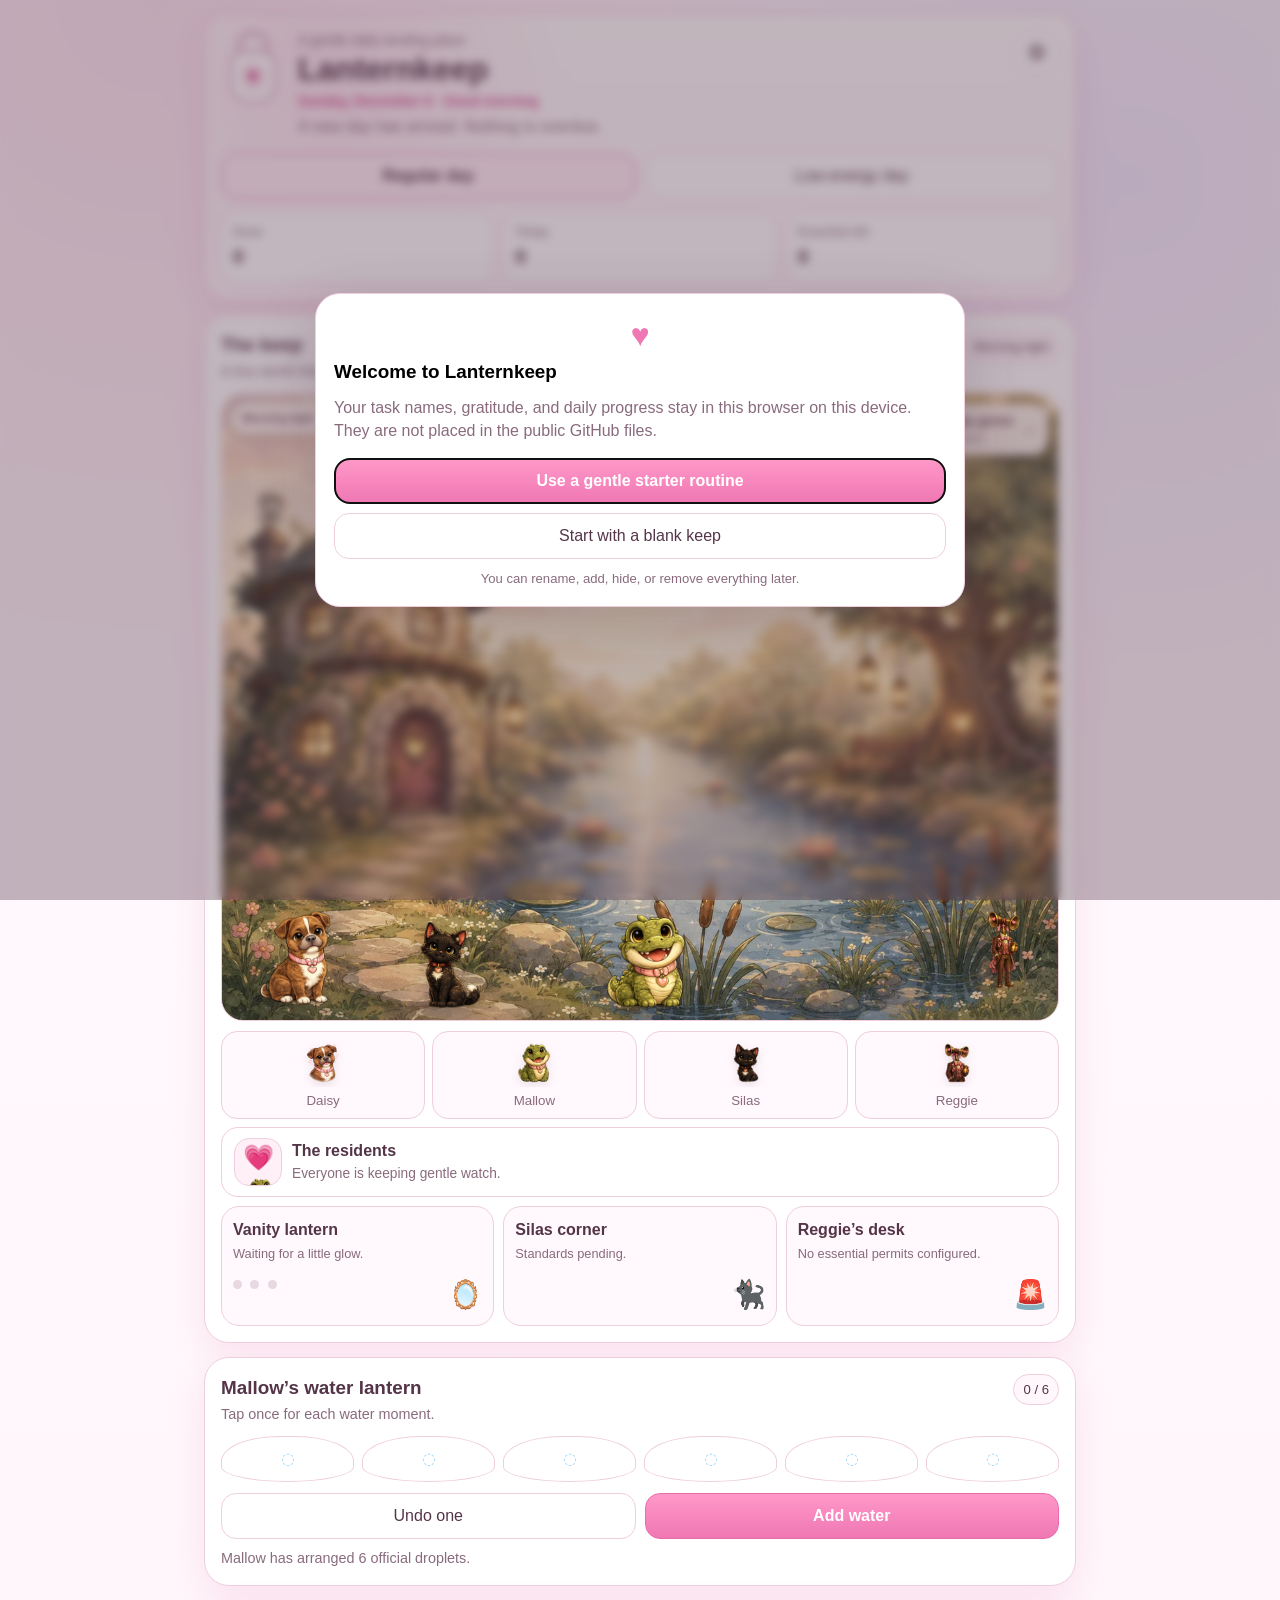
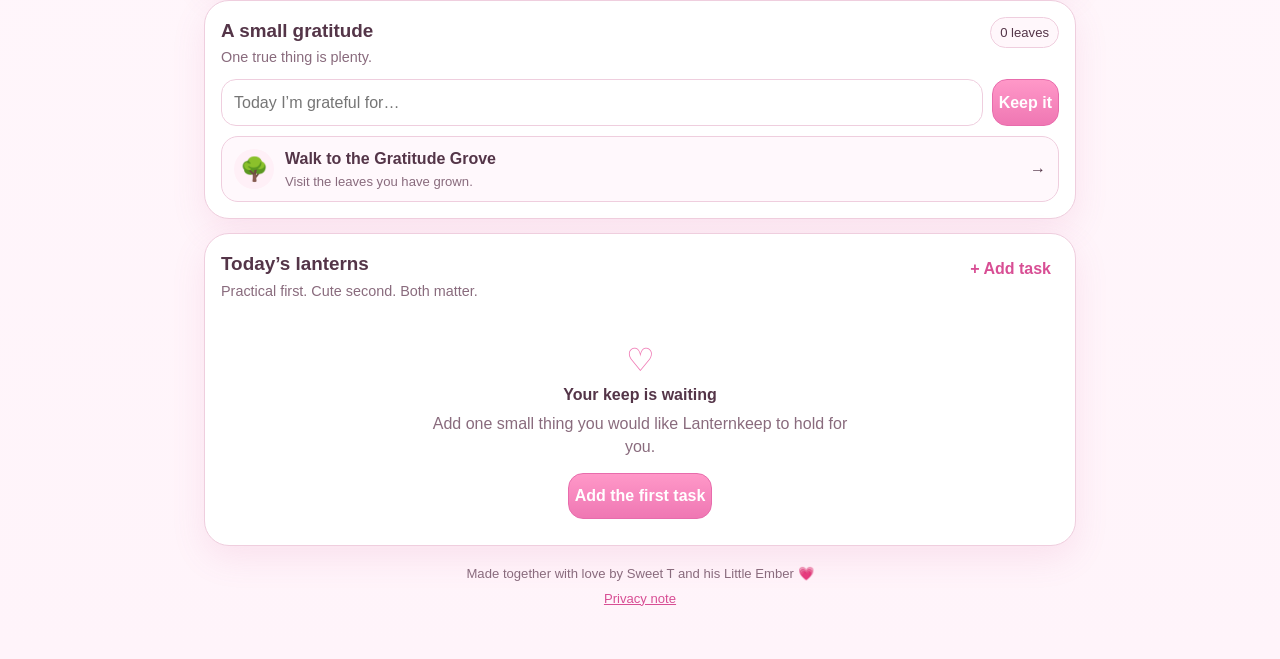
==== commit c2ade889: "Add files via upload" ====
--- a/index.html
+++ b/index.html
@@ -10,9 +10,9 @@
   <link rel="manifest" href="./manifest.webmanifest">
   <link rel="apple-touch-icon" href="./apple-touch-icon.png">
   <link rel="icon" href="./icon-192.png">
-  <link rel="stylesheet" href="./styles-v140.css">
-
-  <style id="resident-critical-v140">
+  <link rel="stylesheet" href="./styles-v141.css">
+
+  <style id="resident-critical-v141">
     .resident-chips {
       display: grid !important;
       grid-template-columns: repeat(4, minmax(0, 1fr)) !important;
@@ -130,7 +130,7 @@
           <img
             id="keepSceneArt"
             class="keep-scene-art"
-            src="./assets/scenes/keep_pond_morning.webp"
+            src="./keep_pond_morning.webp"
             alt="Morning light over Lanternkeep and its pond"
           >
 
@@ -472,6 +472,6 @@
     </label>
   </template>
 
-  <script src="./app-v140.js"></script>
+  <script src="./app-v141.js"></script>
 </body>
 </html>
--- a/styles-v141.css
+++ b/styles-v141.css
@@ -0,0 +1,2048 @@
+
+:root {
+  --ink: #543548;
+  --muted: #896b7d;
+  --line: #efcede;
+  --pink: #ef77b3;
+  --pink-deep: #d84e94;
+  --pink-soft: #fff0f7;
+  --blue: #86d4fb;
+  --panel: #ffffff;
+  --danger: #b83d63;
+  --shadow: 0 12px 34px rgba(210, 92, 148, 0.12);
+  color-scheme: light;
+}
+
+* {
+  box-sizing: border-box;
+}
+
+html {
+  background: #fff5fa;
+}
+
+body {
+  margin: 0;
+  min-height: 100vh;
+  background:
+    radial-gradient(circle at 12% 0%, #ffe8f3 0%, transparent 28%),
+    radial-gradient(circle at 88% 8%, #f5edff 0%, transparent 24%),
+    linear-gradient(180deg, #fffafd, #fff4fa);
+  color: var(--ink);
+  font:
+    16px/1.45 -apple-system, BlinkMacSystemFont, "Segoe UI", Roboto,
+    Helvetica, Arial, sans-serif;
+}
+
+button,
+input,
+select {
+  font: inherit;
+}
+
+button,
+label,
+select {
+  -webkit-tap-highlight-color: transparent;
+}
+
+button {
+  touch-action: manipulation;
+}
+
+.app-shell {
+  width: min(100%, 900px);
+  margin: 0 auto;
+  padding:
+    max(14px, env(safe-area-inset-top))
+    14px
+    calc(34px + env(safe-area-inset-bottom));
+}
+
+.card {
+  margin-bottom: 14px;
+  padding: 16px;
+  overflow: hidden;
+  border: 1px solid var(--line);
+  border-radius: 25px;
+  background: var(--panel);
+  box-shadow: var(--shadow);
+}
+
+h1,
+h2,
+h3,
+p {
+  margin: 0;
+}
+
+h1 {
+  margin-top: 2px;
+  font-size: clamp(1.55rem, 6vw, 2rem);
+  line-height: 1.05;
+}
+
+h2 {
+  font-size: 1.18rem;
+}
+
+h3 {
+  font-size: 1rem;
+}
+
+.eyebrow {
+  color: var(--muted);
+  font-size: 0.86rem;
+}
+
+.hero {
+  background:
+    radial-gradient(circle at 14% 15%, rgba(239, 119, 179, 0.14), transparent 30%),
+    linear-gradient(180deg, #fffdfd, #fff6fb);
+}
+
+.brand-row {
+  display: flex;
+  gap: 13px;
+  align-items: flex-start;
+}
+
+.brand-copy {
+  flex: 1;
+  min-width: 0;
+}
+
+.brand-copy p {
+  margin-top: 6px;
+  color: var(--muted);
+}
+
+.brand-copy .date-line {
+  margin-top: 5px;
+  color: var(--pink-deep);
+  font-size: 0.86rem;
+  font-weight: 700;
+}
+
+.brand-copy .date-line + #heroMessage {
+  margin-top: 3px;
+}
+
+.icon-button {
+  display: grid;
+  width: 44px;
+  height: 44px;
+  flex: 0 0 auto;
+  place-items: center;
+  border: 1px solid var(--line);
+  border-radius: 50%;
+  background: #fff;
+  color: var(--ink);
+  font-size: 1.35rem;
+  cursor: pointer;
+}
+
+.lantern-logo,
+.big-lantern {
+  position: relative;
+  width: 64px;
+  height: 77px;
+  flex: 0 0 auto;
+}
+
+.lantern-handle {
+  position: absolute;
+  top: 0;
+  left: 16px;
+  width: 32px;
+  height: 25px;
+  border: 3px solid #dba3bf;
+  border-bottom: 0;
+  border-radius: 19px 19px 0 0;
+}
+
+.lantern-body {
+  position: absolute;
+  top: 20px;
+  left: 9px;
+  width: 46px;
+  height: 52px;
+  overflow: hidden;
+  border: 2px solid #dba3bf;
+  border-radius: 14px 14px 18px 18px;
+  background: #fff;
+}
+
+.lantern-glow {
+  position: absolute;
+  inset: 8px;
+  border-radius: 50% 50% 42% 42%;
+  background: var(--pink);
+  opacity: 0.14;
+  transition: 260ms ease;
+}
+
+.lantern-heart {
+  position: absolute;
+  inset: 0;
+  display: grid;
+  place-items: center;
+  color: var(--pink-deep);
+  font-size: 23px;
+}
+
+.lit .lantern-glow {
+  opacity: 0.74;
+  transform: scale(1.08);
+  box-shadow: 0 0 28px rgba(239, 119, 179, 0.38);
+}
+
+.mode-row {
+  display: grid;
+  grid-template-columns: 1fr 1fr;
+  gap: 9px;
+  margin-top: 15px;
+}
+
+.mode-button,
+.primary-button,
+.secondary-button,
+.danger-button,
+.text-button,
+.file-button {
+  min-height: 46px;
+  border-radius: 15px;
+  cursor: pointer;
+}
+
+.mode-button {
+  border: 1px solid var(--line);
+  background: #fff;
+  color: var(--ink);
+}
+
+.mode-button.active {
+  border-color: var(--pink);
+  background: var(--pink-soft);
+  font-weight: 700;
+}
+
+.primary-button {
+  border: 1px solid #e86cac;
+  background: linear-gradient(180deg, #ff98c8, var(--pink));
+  color: #fff;
+  font-weight: 700;
+}
+
+.secondary-button,
+.file-button {
+  display: grid;
+  place-items: center;
+  border: 1px solid var(--line);
+  background: #fff;
+  color: var(--ink);
+  text-align: center;
+}
+
+.danger-button {
+  border: 1px solid #e1a8ba;
+  background: #fff5f8;
+  color: var(--danger);
+  font-weight: 650;
+}
+
+.text-button {
+  min-height: 36px;
+  padding: 4px 8px;
+  border: 0;
+  background: transparent;
+  color: var(--pink-deep);
+  font-weight: 700;
+}
+
+.stat-grid {
+  display: grid;
+  grid-template-columns: repeat(3, 1fr);
+  gap: 9px;
+  margin-top: 12px;
+}
+
+.stat {
+  padding: 11px;
+  border: 1px solid var(--line);
+  border-radius: 17px;
+  background: #fff;
+}
+
+.stat span {
+  display: block;
+  color: var(--muted);
+  font-size: 0.78rem;
+}
+
+.stat strong {
+  display: block;
+  margin-top: 2px;
+  font-size: 1.2rem;
+}
+
+.section-heading,
+.settings-heading,
+.dialog-header,
+.time-heading {
+  display: flex;
+  gap: 10px;
+  align-items: flex-start;
+  justify-content: space-between;
+}
+
+.section-heading {
+  margin-bottom: 11px;
+}
+
+.section-heading p,
+.settings-heading p,
+.time-heading p {
+  margin-top: 3px;
+  color: var(--muted);
+  font-size: 0.9rem;
+}
+
+.pill {
+  padding: 5px 9px;
+  border: 1px solid var(--line);
+  border-radius: 999px;
+  background: #fff7fb;
+  font-size: 0.82rem;
+  white-space: nowrap;
+}
+
+.world {
+  position: relative;
+  min-height: 330px;
+  overflow: hidden;
+  border: 1px solid var(--line);
+  border-radius: 22px;
+  background: linear-gradient(180deg, #fff3fa, #fffafe 62%, #fff);
+  transition: 260ms ease;
+}
+
+.world.low-energy {
+  background: linear-gradient(180deg, #fff9fc, #fff 78%);
+}
+
+.big-lantern {
+  position: absolute;
+  top: 16px;
+  left: 50%;
+  z-index: 5;
+  transform: translateX(-50%) scale(1.13);
+}
+
+.star {
+  position: absolute;
+  z-index: 2;
+  color: #efc45f;
+  opacity: 0.15;
+  transition: 260ms ease;
+}
+
+.star.on {
+  opacity: 1;
+  transform: translateY(-2px);
+}
+
+.star-1 { top: 14%; left: 17%; }
+.star-2 { top: 20%; left: 35%; }
+.star-3 { top: 15%; left: 69%; }
+.star-4 { top: 23%; left: 83%; }
+
+.pink-tree {
+  position: absolute;
+  bottom: 54px;
+  left: 17px;
+  z-index: 4;
+  width: 74px;
+  height: 112px;
+}
+
+.tree-trunk {
+  position: absolute;
+  bottom: 0;
+  left: 30px;
+  width: 12px;
+  height: 46px;
+  border-radius: 8px;
+  background: #c99578;
+}
+
+.tree-leaf {
+  position: absolute;
+  border: 1px solid #efbdd4;
+  border-radius: 50%;
+  background: #ffcce1;
+}
+
+.leaf-a { bottom: 35px; left: 0; width: 36px; height: 34px; }
+.leaf-b { bottom: 49px; left: 19px; width: 38px; height: 36px; }
+.leaf-c { bottom: 34px; left: 40px; width: 31px; height: 31px; }
+
+.tree-note {
+  position: absolute;
+  bottom: 124px;
+  left: 71px;
+  z-index: 9;
+  max-width: min(160px, 45vw);
+  padding: 5px 8px;
+  border: 1px solid var(--line);
+  border-radius: 11px;
+  background: #fff;
+  font-size: 0.72rem;
+  opacity: 0;
+  transform: translateY(6px);
+  transition: 260ms ease;
+}
+
+.tree-note.show {
+  opacity: 1;
+  transform: none;
+}
+
+.path {
+  position: absolute;
+  bottom: 17px;
+  left: 22px;
+  z-index: 3;
+  width: 132px;
+  height: 57px;
+  border: 1px solid #ebd6a4;
+  border-radius: 50%;
+  background: #fff0ce;
+  transform: rotate(-4deg);
+}
+
+.pawprints {
+  position: absolute;
+  bottom: 30px;
+  left: 53px;
+  z-index: 8;
+  display: flex;
+  gap: 7px;
+  align-items: center;
+  opacity: 0;
+  transform: rotate(-10deg) translateY(4px);
+  transition: 260ms ease;
+  font-size: 17px;
+}
+
+.pawprints.show {
+  opacity: 1;
+  transform: rotate(-10deg) translateY(0);
+}
+
+.pond {
+  position: absolute;
+  right: 20px;
+  bottom: 17px;
+  z-index: 3;
+  width: 134px;
+  height: 60px;
+  overflow: hidden;
+  border: 2px solid #eecfe0;
+  border-radius: 50%;
+  background: #fff;
+}
+
+.pond-fill {
+  position: absolute;
+  right: 0;
+  bottom: 0;
+  left: 0;
+  height: 0;
+  background: linear-gradient(180deg, #c8edff, var(--blue));
+  transition: 320ms ease;
+}
+
+.pond-shine {
+  position: absolute;
+  top: 9px;
+  left: 50%;
+  width: 44px;
+  height: 7px;
+  border: 2px solid rgba(255,255,255,0.8);
+  border-top: 0;
+  border-radius: 50%;
+  transform: translateX(-50%);
+}
+
+.world-ground {
+  position: absolute;
+  right: 0;
+  bottom: 0;
+  left: 0;
+  z-index: 1;
+  height: 74px;
+  border-top: 1px solid #f1dce7;
+  background: #fff7fb;
+}
+
+.scene-resident {
+  position: absolute;
+  z-index: 8;
+  font-size: 31px;
+  transform-origin: center;
+  user-select: none;
+}
+
+.resident-image {
+  display: block;
+  object-fit: contain;
+  filter: drop-shadow(0 6px 10px rgba(84, 53, 72, 0.14));
+}
+
+.resident-scene-image {
+  width: auto;
+  height: auto;
+  max-width: none;
+}
+
+.daisy-scene {
+  left: 18px;
+  bottom: 48px;
+  width: 112px;
+  height: 112px;
+}
+
+.mallow-scene {
+  right: 34px;
+  bottom: 35px;
+  width: 118px;
+  height: 118px;
+}
+
+.silas-scene {
+  left: 130px;
+  bottom: 48px;
+  width: 108px;
+  height: 108px;
+}
+
+.reggie-scene {
+  top: 42px;
+  right: 16px;
+  width: 118px;
+  height: 180px;
+}
+
+.resident-face-image-wrap {
+  display: grid;
+  place-items: center;
+  width: 66px;
+  height: 66px;
+  margin: 0 auto;
+  border-radius: 18px;
+  background: linear-gradient(180deg, #fffafd, #fff3f8);
+  border: 1px solid #f0d5e2;
+  overflow: hidden;
+}
+
+.resident-face-image {
+  width: 56px;
+  height: 56px;
+  object-fit: contain;
+  display: block;
+}
+
+.resident-card.react .resident-face-image {
+  animation: happy-hop 0.5s ease-in-out 2 alternate;
+}
+
+.daisy-scene {
+  bottom: 61px;
+  left: 34px;
+  animation: idle-bob 2.8s ease-in-out infinite;
+}
+
+.mallow-scene {
+  right: 58px;
+  bottom: 49px;
+  animation: idle-bob 3.2s ease-in-out infinite;
+}
+
+.silas-scene {
+  bottom: 67px;
+  left: 148px;
+  animation: idle-blink 4s step-end infinite;
+}
+
+.reggie-scene {
+  top: 64px;
+  right: 23px;
+  animation: idle-wiggle 4.6s ease-in-out infinite;
+}
+
+.scene-resident.react {
+  animation: happy-hop 0.5s ease-in-out 2 alternate;
+}
+
+.reggie-scene.permit {
+  animation: siren-spin 0.85s ease-in-out 2;
+}
+
+.scene-bubble {
+  position: absolute;
+  top: 126px;
+  left: 50%;
+  z-index: 10;
+  max-width: min(280px, 78%);
+  padding: 7px 10px;
+  border: 1px solid var(--line);
+  border-radius: 12px;
+  background: rgba(255,255,255,0.95);
+  color: var(--muted);
+  font-size: 0.78rem;
+  text-align: center;
+  opacity: 0;
+  transform: translate(-50%, 7px);
+  transition: 220ms ease;
+  pointer-events: none;
+}
+
+.scene-bubble.show {
+  opacity: 1;
+  transform: translate(-50%, 0);
+}
+
+.resident-strip {
+  margin-top: 10px;
+}
+
+.resident-chips {
+  display: grid;
+  grid-template-columns: repeat(4, 1fr);
+  gap: 7px;
+}
+
+.resident-chip {
+  display: grid;
+  min-width: 0;
+  min-height: 66px;
+  place-items: center;
+  padding: 7px 4px;
+  border: 1px solid var(--line);
+  border-radius: 16px;
+  background: #fff8fc;
+  color: var(--muted);
+  text-align: center;
+  transition: 220ms ease;
+}
+
+.resident-chip.active {
+  border-color: var(--pink);
+  background: var(--pink-soft);
+  color: var(--ink);
+}
+
+.resident-chip-face {
+  display: grid;
+  width: 45px;
+  height: 45px;
+  place-items: center;
+  line-height: 1;
+  transform-origin: center;
+}
+
+.resident-chip-image {
+  display: block;
+  width: 43px;
+  height: 43px;
+  object-fit: contain;
+  filter: drop-shadow(0 3px 5px rgba(84, 53, 72, 0.12));
+}
+
+.resident-chip small {
+  display: block;
+  overflow: hidden;
+  max-width: 100%;
+  margin-top: 4px;
+  text-overflow: ellipsis;
+  white-space: nowrap;
+}
+
+.resident-chip.react .resident-chip-face {
+  animation: happy-hop 0.5s ease-in-out 2 alternate;
+}
+
+.resident-reaction-bar {
+  display: flex;
+  gap: 10px;
+  align-items: center;
+  min-height: 66px;
+  margin-top: 8px;
+  padding: 10px 12px;
+  border: 1px solid var(--line);
+  border-radius: 17px;
+  background: #fff;
+}
+
+.resident-reaction-face {
+  display: grid;
+  width: 48px;
+  height: 48px;
+  flex: 0 0 auto;
+  place-items: center;
+  overflow: hidden;
+  border: 1px solid var(--line);
+  border-radius: 15px;
+  background: var(--pink-soft);
+  font-size: 25px;
+}
+
+.resident-reaction-image {
+  display: block;
+  width: 45px;
+  height: 45px;
+  object-fit: contain;
+}
+
+.resident-reaction-bar p {
+  margin-top: 2px;
+  color: var(--muted);
+  font-size: 0.86rem;
+}
+
+.scene-detail-grid {
+  display: grid;
+  grid-template-columns: repeat(3, 1fr);
+  gap: 9px;
+  margin-top: 9px;
+}
+
+.scene-detail {
+  position: relative;
+  min-height: 120px;
+  padding: 11px;
+  overflow: hidden;
+  border: 1px solid var(--line);
+  border-radius: 18px;
+  background: #fff8fc;
+}
+
+.scene-detail p {
+  max-width: calc(100% - 36px);
+  margin-top: 4px;
+  color: var(--muted);
+  font-size: 0.8rem;
+}
+
+.detail-art {
+  position: absolute;
+  right: 10px;
+  bottom: 9px;
+  font-size: 28px;
+}
+
+.vanity-lights {
+  margin-top: 9px;
+}
+
+.vanity-lights span {
+  display: inline-block;
+  width: 9px;
+  height: 9px;
+  margin-right: 4px;
+  border-radius: 50%;
+  background: #e8d8e1;
+  transition: 220ms ease;
+}
+
+.vanity-lights span.on {
+  background: var(--pink);
+  box-shadow: 0 0 8px rgba(238, 118, 177, 0.35);
+}
+
+.mini-stamp {
+  display: inline-block;
+  margin-top: 9px;
+  padding: 3px 6px;
+  border: 2px solid var(--pink-deep);
+  border-radius: 9px;
+  color: var(--pink-deep);
+  font-size: 0.7rem;
+  font-weight: 800;
+  opacity: 0;
+  transform: rotate(-5deg) scale(0.8);
+  transition: 260ms ease;
+}
+
+.mini-stamp.show {
+  opacity: 1;
+  transform: rotate(-5deg) scale(1);
+}
+
+.water-drops {
+  display: grid;
+  grid-template-columns: repeat(auto-fit, minmax(42px, 1fr));
+  gap: 8px;
+}
+
+.water-drop {
+  height: 46px;
+  border: 1px solid var(--line);
+  border-radius: 50% 50% 57% 57% / 62% 62% 38% 38%;
+  background: #fff;
+  color: #a3d8f6;
+  cursor: pointer;
+  transition: 220ms ease;
+}
+
+.water-drop.filled {
+  border-color: #84cffa;
+  background: linear-gradient(180deg, #c8edff, #86d4fb);
+  color: #fff;
+  transform: translateY(-2px);
+}
+
+.two-buttons {
+  display: grid;
+  grid-template-columns: 1fr 1fr;
+  gap: 9px;
+  margin-top: 11px;
+}
+
+.gentle-note {
+  margin-top: 9px;
+  color: var(--muted);
+  font-size: 0.9rem;
+}
+
+.gratitude-row {
+  display: grid;
+  grid-template-columns: 1fr auto;
+  gap: 9px;
+}
+
+input[type="text"],
+select {
+  width: 100%;
+  min-height: 46px;
+  padding: 11px 12px;
+  border: 1px solid var(--line);
+  border-radius: 15px;
+  background: #fff;
+  color: var(--ink);
+}
+
+.saved-note {
+  margin-top: 9px;
+  padding: 10px;
+  border: 1px solid var(--line);
+  border-radius: 14px;
+  background: #fff6fb;
+}
+
+.time-section {
+  margin-top: 10px;
+  overflow: hidden;
+  border: 1px solid var(--line);
+  border-radius: 19px;
+  background: #fff;
+}
+
+.time-heading {
+  padding: 13px;
+  border-bottom: 1px solid #f4e1ea;
+}
+
+.task-list {
+  padding: 1px 11px 11px;
+}
+
+.task-row {
+  position: relative;
+  display: flex;
+  gap: 11px;
+  align-items: center;
+  min-height: 58px;
+  margin-top: 10px;
+  padding: 10px;
+  border: 1px solid var(--line);
+  border-radius: 15px;
+  background: #fff;
+  cursor: pointer;
+  transition: 220ms ease;
+}
+
+.task-row.done {
+  background: #fff6fb;
+  opacity: 0.68;
+}
+
+.task-row.done .task-name {
+  text-decoration: line-through;
+}
+
+.task-row input {
+  position: absolute;
+  opacity: 0;
+  pointer-events: none;
+}
+
+.custom-check {
+  display: grid;
+  width: 24px;
+  height: 24px;
+  flex: 0 0 auto;
+  place-items: center;
+  border: 2px solid #dcb3c8;
+  border-radius: 7px;
+  color: #fff;
+  transition: 220ms ease;
+}
+
+.task-row.done .custom-check {
+  border-color: var(--pink);
+  background: var(--pink);
+}
+
+.task-row.done .custom-check::after {
+  content: "✓";
+  font-size: 0.8rem;
+}
+
+.task-copy {
+  flex: 1;
+  min-width: 0;
+}
+
+.task-copy strong,
+.task-copy small {
+  display: block;
+}
+
+.task-copy small {
+  margin-top: 2px;
+  color: var(--muted);
+  font-size: 0.8rem;
+}
+
+.task-edit-button {
+  width: 42px;
+  height: 42px;
+  flex: 0 0 auto;
+  border: 0;
+  border-radius: 50%;
+  background: transparent;
+  color: var(--muted);
+  cursor: pointer;
+}
+
+.empty-state {
+  padding: 24px 10px 10px;
+  text-align: center;
+}
+
+.empty-state p {
+  max-width: 420px;
+  margin: 6px auto 14px;
+  color: var(--muted);
+}
+
+.empty-icon {
+  color: var(--pink);
+  font-size: 2rem;
+}
+
+
+footer {
+  padding: 4px 8px 16px;
+  color: var(--muted);
+  text-align: center;
+  font-size: 0.82rem;
+}
+
+footer button {
+  margin-top: 5px;
+  border: 0;
+  background: transparent;
+  color: var(--pink-deep);
+  text-decoration: underline;
+}
+
+.app-dialog {
+  width: min(calc(100% - 24px), 650px);
+  max-height: calc(100vh - 40px);
+  padding: 0;
+  overflow: visible;
+  border: 0;
+  border-radius: 25px;
+  background: transparent;
+}
+
+.app-dialog::backdrop {
+  background: rgba(84, 53, 72, 0.36);
+  backdrop-filter: blur(5px);
+}
+
+.dialog-card {
+  max-height: calc(100vh - 40px);
+  padding: 18px;
+  overflow-y: auto;
+  border: 1px solid var(--line);
+  border-radius: 25px;
+  background: #fff;
+  box-shadow: 0 18px 60px rgba(84, 53, 72, 0.22);
+}
+
+.dialog-card > p {
+  margin-top: 10px;
+  color: var(--muted);
+}
+
+.dialog-lantern {
+  color: var(--pink);
+  font-size: 2rem;
+  text-align: center;
+}
+
+.choice-stack {
+  display: grid;
+  gap: 9px;
+  margin-top: 16px;
+}
+
+.dialog-fine-print {
+  font-size: 0.82rem;
+  text-align: center;
+}
+
+.settings-section {
+  margin-top: 18px;
+  padding-top: 16px;
+  border-top: 1px solid #f3dfe9;
+}
+
+.settings-task-list {
+  display: grid;
+  gap: 8px;
+  margin-top: 10px;
+}
+
+.settings-task {
+  display: flex;
+  gap: 9px;
+  align-items: center;
+  padding: 10px;
+  border: 1px solid var(--line);
+  border-radius: 14px;
+}
+
+.settings-task-copy {
+  flex: 1;
+  min-width: 0;
+}
+
+.settings-task-copy strong,
+.settings-task-copy small {
+  display: block;
+}
+
+.settings-task-copy small {
+  color: var(--muted);
+}
+
+.settings-task button {
+  min-width: 44px;
+  min-height: 44px;
+  border: 1px solid var(--line);
+  border-radius: 13px;
+  background: #fff;
+  color: var(--ink);
+}
+
+.privacy-box {
+  padding: 14px;
+  border: 1px solid var(--line);
+  border-radius: 17px;
+  background: #fff8fc;
+}
+
+.privacy-box p {
+  margin-top: 7px;
+  color: var(--muted);
+  font-size: 0.88rem;
+}
+
+.file-button {
+  position: relative;
+}
+
+.file-button input {
+  position: absolute;
+  width: 1px;
+  height: 1px;
+  opacity: 0;
+}
+
+.danger-zone {
+  display: grid;
+  grid-template-columns: 1fr 1fr;
+  gap: 9px;
+  margin-top: 18px;
+}
+
+.field-label {
+  display: block;
+  margin: 14px 0 6px;
+  color: var(--muted);
+  font-size: 0.86rem;
+  font-weight: 650;
+}
+
+.form-grid {
+  display: grid;
+  grid-template-columns: 1fr 1fr;
+  gap: 9px;
+}
+
+@keyframes idle-bob {
+  0%, 100% { transform: translateY(0); }
+  50% { transform: translateY(-4px); }
+}
+
+@keyframes idle-blink {
+  0%, 92%, 100% { transform: scaleY(1); }
+  94%, 96% { transform: scaleY(0.82); }
+}
+
+@keyframes idle-wiggle {
+  0%, 100% { transform: rotate(0deg); }
+  25% { transform: rotate(-2deg); }
+  75% { transform: rotate(2deg); }
+}
+
+@keyframes happy-hop {
+  from { transform: translateY(0) scale(1); }
+  to { transform: translateY(-7px) scale(1.06); }
+}
+
+@keyframes siren-spin {
+  0% { transform: rotate(-4deg) scale(1); }
+  50% { transform: rotate(4deg) scale(1.08); }
+  100% { transform: rotate(-4deg) scale(1); }
+}
+
+@media (max-width: 720px) {
+  .scene-detail-grid {
+    grid-template-columns: 1fr;
+  }
+
+
+  .gratitude-row,
+  .form-grid {
+    grid-template-columns: 1fr;
+  }
+}
+
+@media (max-width: 390px) {
+  .brand-row {
+    gap: 9px;
+  }
+
+  .lantern-logo {
+    transform: scale(0.88);
+    transform-origin: top left;
+    margin-right: -6px;
+  }
+
+  .stat {
+    padding: 9px;
+  }
+
+  .world {
+    min-height: 324px;
+  }
+
+  .daisy-scene {
+    left: 10px;
+    width: 100px;
+    height: 100px;
+  }
+
+  .silas-scene {
+    left: 108px;
+    width: 100px;
+    height: 100px;
+  }
+
+  .mallow-scene {
+    right: 26px;
+    width: 106px;
+    height: 106px;
+  }
+
+  .reggie-scene {
+    right: 8px;
+    width: 106px;
+    height: 162px;
+  }
+
+  .resident-face-image-wrap {
+    width: 60px;
+    height: 60px;
+  }
+
+  .resident-face-image {
+    width: 50px;
+    height: 50px;
+  }
+}
+
+@media (prefers-reduced-motion: reduce) {
+  *,
+  *::before,
+  *::after {
+    scroll-behavior: auto !important;
+    animation-duration: 0.001ms !important;
+    animation-iteration-count: 1 !important;
+    transition-duration: 0.001ms !important;
+  }
+}
+
+
+/* Gratitude Grove — Lanternkeep 1.2 */
+.gratitude-tree-link {
+  appearance: none;
+  padding: 0;
+  border: 0;
+  background: transparent;
+  color: inherit;
+  cursor: pointer;
+  -webkit-tap-highlight-color: transparent;
+}
+
+.gratitude-tree-link:focus-visible {
+  outline: 3px solid rgba(239, 119, 179, 0.38);
+  outline-offset: 5px;
+}
+
+.gratitude-tree-link.has-leaves .tree-leaf {
+  box-shadow: 0 0 12px rgba(239, 119, 179, 0.24);
+}
+
+.tree-path-sign {
+  position: absolute;
+  right: -26px;
+  bottom: 18px;
+  z-index: 3;
+  padding: 2px 5px;
+  border: 1px solid #d9b295;
+  border-radius: 5px;
+  background: #fff0ce;
+  color: #795a49;
+  font-size: 0.58rem;
+  font-weight: 800;
+  transform: rotate(-5deg);
+}
+
+.tree-path-sign::before {
+  content: "";
+  position: absolute;
+  left: 50%;
+  top: 100%;
+  width: 2px;
+  height: 13px;
+  background: #b68668;
+  transform: translateX(-50%);
+}
+
+.grove-link-button {
+  display: flex;
+  gap: 11px;
+  align-items: center;
+  min-height: 58px;
+  margin-top: 10px;
+  padding: 10px 12px;
+  border: 1px solid var(--line);
+  border-radius: 17px;
+  background: #fff8fc;
+  color: var(--ink);
+  text-decoration: none;
+}
+
+.grove-link-button > span:nth-child(2) {
+  flex: 1;
+  min-width: 0;
+}
+
+.grove-link-button strong,
+.grove-link-button small {
+  display: block;
+}
+
+.grove-link-button small {
+  margin-top: 2px;
+  color: var(--muted);
+  font-size: 0.82rem;
+}
+
+.grove-link-icon {
+  display: grid;
+  width: 40px;
+  height: 40px;
+  flex: 0 0 auto;
+  place-items: center;
+  border-radius: 50%;
+  background: var(--pink-soft);
+  font-size: 23px;
+}
+
+.grove-page {
+  background:
+    radial-gradient(circle at 15% 2%, #ffe5f1 0%, transparent 28%),
+    radial-gradient(circle at 87% 12%, #f0eaff 0%, transparent 25%),
+    linear-gradient(180deg, #fff8fc, #fff4fa);
+}
+
+.grove-shell {
+  width: min(100%, 900px);
+}
+
+.grove-header {
+  background: linear-gradient(180deg, #fffdfd, #fff5fa);
+}
+
+.grove-header-row,
+.grove-title-row,
+.grove-tree-heading {
+  display: flex;
+  gap: 12px;
+  align-items: center;
+  justify-content: space-between;
+}
+
+.grove-title-row {
+  align-items: flex-start;
+  justify-content: flex-start;
+  margin-top: 17px;
+}
+
+.grove-title-row p {
+  margin-top: 6px;
+  color: var(--muted);
+}
+
+.grove-mark {
+  display: grid;
+  width: 58px;
+  height: 58px;
+  flex: 0 0 auto;
+  place-items: center;
+  border: 1px solid var(--line);
+  border-radius: 19px;
+  background: var(--pink-soft);
+  font-size: 31px;
+}
+
+.back-to-keep {
+  display: inline-grid;
+  min-height: 44px;
+  place-items: center;
+  padding: 8px 12px;
+  border: 1px solid var(--line);
+  border-radius: 14px;
+  background: #fff;
+  color: var(--ink);
+  text-decoration: none;
+}
+
+.grove-branch-heading {
+  align-items: flex-start;
+}
+
+.month-branches {
+  display: flex;
+  gap: 8px;
+  overflow-x: auto;
+  padding: 2px 1px 8px;
+  scrollbar-width: thin;
+}
+
+.month-branch-button {
+  min-width: 104px;
+  min-height: 57px;
+  padding: 9px 11px;
+  border: 1px solid var(--line);
+  border-radius: 15px;
+  background: #fff;
+  color: var(--ink);
+  text-align: left;
+  cursor: pointer;
+}
+
+.month-branch-button strong,
+.month-branch-button small {
+  display: block;
+}
+
+.month-branch-button small {
+  margin-top: 2px;
+  color: var(--muted);
+}
+
+.month-branch-button.active {
+  border-color: var(--pink);
+  background: var(--pink-soft);
+}
+
+.grove-tree-heading {
+  margin: 13px 0 9px;
+}
+
+.full-grove-tree {
+  position: relative;
+  min-height: 520px;
+  overflow: hidden;
+  border: 1px solid var(--line);
+  border-radius: 23px;
+  background: linear-gradient(180deg, #fff3fa, #fffafe 68%, #fff7fb);
+}
+
+.grove-sky-specks span {
+  position: absolute;
+  z-index: 1;
+  color: #efc45f;
+  opacity: 0.65;
+}
+
+.grove-sky-specks span:nth-child(1) { top: 8%; left: 12%; }
+.grove-sky-specks span:nth-child(2) { top: 13%; right: 13%; }
+.grove-sky-specks span:nth-child(3) { top: 29%; left: 7%; }
+.grove-sky-specks span:nth-child(4) { top: 32%; right: 8%; }
+
+.canopy-cloud {
+  position: absolute;
+  z-index: 2;
+  border: 1px solid #efbdd4;
+  border-radius: 50%;
+  background: #ffd3e5;
+}
+
+.canopy-one { top: 42px; left: 7%; width: 48%; height: 235px; }
+.canopy-two { top: 22px; right: 7%; width: 49%; height: 245px; }
+.canopy-three { top: 92px; left: 27%; width: 48%; height: 220px; }
+
+.great-trunk {
+  position: absolute;
+  bottom: 42px;
+  left: 50%;
+  z-index: 3;
+  width: 36px;
+  height: 245px;
+  border-radius: 22px 22px 9px 9px;
+  background: #b98268;
+  transform: translateX(-50%);
+}
+
+.great-branch {
+  position: absolute;
+  z-index: 3;
+  height: 17px;
+  border-radius: 999px;
+  background: #b98268;
+}
+
+.great-branch-left {
+  left: 23%;
+  bottom: 190px;
+  width: 31%;
+  transform: rotate(25deg);
+}
+
+.great-branch-right {
+  right: 22%;
+  bottom: 173px;
+  width: 31%;
+  transform: rotate(-24deg);
+}
+
+.great-branch-high {
+  left: 41%;
+  bottom: 257px;
+  width: 22%;
+  transform: rotate(-12deg);
+}
+
+.leaf-canopy {
+  position: absolute;
+  top: 53px;
+  right: 7%;
+  left: 7%;
+  z-index: 5;
+  display: grid;
+  grid-template-columns: repeat(5, minmax(0, 1fr));
+  gap: 8px 6px;
+  align-content: start;
+}
+
+.grove-leaf-button {
+  min-width: 0;
+  min-height: 49px;
+  padding: 5px 3px;
+  border: 1px solid #dfa9c3;
+  border-radius: 65% 35% 62% 38%;
+  background: #fff0f7;
+  color: var(--ink);
+  cursor: pointer;
+  transform: rotate(var(--leaf-turn));
+  transition: 180ms ease;
+}
+
+.grove-leaf-button strong,
+.grove-leaf-button small {
+  display: block;
+  line-height: 1.05;
+}
+
+.grove-leaf-button strong {
+  font-size: 1rem;
+}
+
+.grove-leaf-button small {
+  margin-top: 3px;
+  color: var(--muted);
+  font-size: 0.66rem;
+}
+
+.grove-leaf-button.active,
+.grove-leaf-button:focus-visible {
+  border-color: var(--pink-deep);
+  background: var(--pink);
+  color: #fff;
+  transform: rotate(var(--leaf-turn)) translateY(-3px) scale(1.04);
+}
+
+.grove-leaf-button.active small {
+  color: #fff;
+}
+
+.grove-leaf-button.today::after {
+  content: "today";
+  display: block;
+  margin-top: 2px;
+  color: inherit;
+  font-size: 0.52rem;
+  font-weight: 800;
+  letter-spacing: 0.04em;
+  text-transform: uppercase;
+}
+
+.grove-ground {
+  position: absolute;
+  right: 0;
+  bottom: 0;
+  left: 0;
+  z-index: 1;
+  height: 76px;
+  border-top: 1px solid #f0dce7;
+  background: #fff7fb;
+}
+
+.leaf-memory {
+  min-height: 135px;
+  margin-top: 10px;
+  padding: 16px;
+  border: 1px solid var(--line);
+  border-radius: 19px;
+  background: #fff8fc;
+}
+
+.leaf-memory p {
+  margin-top: 7px;
+  color: var(--ink);
+  font-size: 1.02rem;
+}
+
+.grove-empty {
+  padding: 22px 12px 10px;
+  text-align: center;
+}
+
+.grove-empty p {
+  max-width: 430px;
+  margin: 7px auto 14px;
+  color: var(--muted);
+}
+
+.bare-tree {
+  position: relative;
+  width: 150px;
+  height: 180px;
+  margin: 0 auto 8px;
+}
+
+.bare-trunk {
+  position: absolute;
+  bottom: 0;
+  left: 50%;
+  width: 24px;
+  height: 125px;
+  border-radius: 18px 18px 7px 7px;
+  background: #b98268;
+  transform: translateX(-50%);
+}
+
+.bare-branch {
+  position: absolute;
+  bottom: 92px;
+  width: 78px;
+  height: 12px;
+  border-radius: 999px;
+  background: #b98268;
+}
+
+.branch-left { left: 8px; transform: rotate(28deg); }
+.branch-right { right: 8px; transform: rotate(-28deg); }
+
+.grove-cta {
+  display: inline-grid;
+  min-height: 46px;
+  place-items: center;
+  padding: 9px 14px;
+  text-decoration: none;
+}
+
+.grove-philosophy {
+  display: flex;
+  gap: 13px;
+  align-items: flex-start;
+}
+
+.grove-philosophy p {
+  margin-top: 5px;
+  color: var(--muted);
+}
+
+.grove-philosophy-icon {
+  display: grid;
+  width: 44px;
+  height: 44px;
+  flex: 0 0 auto;
+  place-items: center;
+  border-radius: 50%;
+  background: var(--pink-soft);
+  color: var(--pink-deep);
+  font-size: 1.35rem;
+}
+
+.grove-page footer a {
+  display: inline-block;
+  margin-top: 5px;
+  color: var(--pink-deep);
+}
+
+@media (max-width: 480px) {
+  .full-grove-tree {
+    min-height: 500px;
+  }
+
+  .leaf-canopy {
+    top: 52px;
+    right: 5%;
+    left: 5%;
+    gap: 7px 4px;
+  }
+
+  .grove-leaf-button {
+    min-height: 46px;
+  }
+
+  .canopy-one { left: 2%; width: 54%; }
+  .canopy-two { right: 2%; width: 54%; }
+  .canopy-three { left: 24%; width: 53%; }
+}
+
+
+/* Lanternkeep 1.4.0 — illustrated world and growing Grove */
+.living-scene {
+  min-height: 0;
+  aspect-ratio: 4 / 3;
+  isolation: isolate;
+  background: #f8e9e1;
+}
+
+.keep-scene-art {
+  position: absolute;
+  inset: 0;
+  z-index: 1;
+  display: block;
+  width: 100%;
+  height: 100%;
+  object-fit: cover;
+  transition: opacity 260ms ease, filter 260ms ease;
+}
+
+.living-scene::before {
+  content: "";
+  position: absolute;
+  inset: 0;
+  z-index: 2;
+  background: linear-gradient(180deg, rgba(39, 25, 34, 0.03), transparent 50%, rgba(39, 25, 34, 0.18));
+  pointer-events: none;
+}
+
+.living-scene.low-energy::after {
+  content: "";
+  position: absolute;
+  inset: 0;
+  z-index: 3;
+  background: rgba(255, 248, 252, 0.2);
+  backdrop-filter: saturate(0.86);
+  pointer-events: none;
+}
+
+.living-scene.fully-tended .keep-scene-art {
+  filter: saturate(1.04) brightness(1.02);
+}
+
+.scene-time-label {
+  position: absolute;
+  top: 10px;
+  left: 10px;
+  z-index: 12;
+  padding: 5px 9px;
+  border: 1px solid rgba(255, 255, 255, 0.78);
+  border-radius: 999px;
+  background: rgba(255, 250, 246, 0.86);
+  box-shadow: 0 4px 14px rgba(62, 43, 51, 0.12);
+  color: #684a54;
+  font-size: 0.72rem;
+  font-weight: 800;
+  backdrop-filter: blur(8px);
+}
+
+.scene-grove-link {
+  position: absolute;
+  right: 10px;
+  bottom: 10px;
+  z-index: 13;
+  display: flex;
+  gap: 8px;
+  align-items: center;
+  min-height: 48px;
+  max-width: min(220px, 68%);
+  padding: 7px 10px;
+  border: 1px solid rgba(255, 255, 255, 0.82);
+  border-radius: 16px;
+  background: rgba(255, 250, 246, 0.9);
+  box-shadow: 0 7px 18px rgba(62, 43, 51, 0.18);
+  color: var(--ink);
+  text-align: left;
+  cursor: pointer;
+  backdrop-filter: blur(9px);
+}
+
+.scene-grove-link > span:nth-child(2) {
+  flex: 1;
+  min-width: 0;
+}
+
+.scene-grove-link strong,
+.scene-grove-link small {
+  display: block;
+}
+
+.scene-grove-link strong {
+  font-size: 0.8rem;
+}
+
+.scene-grove-link small {
+  margin-top: 1px;
+  color: var(--muted);
+  font-size: 0.68rem;
+}
+
+.scene-grove-heart {
+  display: grid;
+  width: 30px;
+  height: 30px;
+  flex: 0 0 auto;
+  place-items: center;
+  border-radius: 50%;
+  background: var(--pink-soft);
+  color: var(--pink-deep);
+  font-size: 1.1rem;
+}
+
+.scene-grove-link.has-leaves .scene-grove-heart {
+  background: #ffd7e8;
+  box-shadow: 0 0 13px rgba(239, 119, 179, 0.28);
+}
+
+.scene-pawprints {
+  left: 9%;
+  bottom: 7%;
+  z-index: 11;
+  font-size: clamp(10px, 2.4vw, 17px);
+  filter: sepia(0.35) drop-shadow(0 2px 2px rgba(255,255,255,0.75));
+}
+
+.living-scene .scene-resident {
+  z-index: 10;
+  max-width: none !important;
+  filter: drop-shadow(0 5px 7px rgba(46, 32, 39, 0.24));
+}
+
+.living-scene .daisy-scene {
+  left: 3%;
+  bottom: 2%;
+  width: clamp(62px, 14vw, 112px);
+  height: clamp(62px, 14vw, 112px);
+}
+
+.living-scene .silas-scene {
+  left: 20%;
+  bottom: 1.5%;
+  width: clamp(58px, 13vw, 104px);
+  height: clamp(58px, 13vw, 104px);
+}
+
+.living-scene .mallow-scene {
+  right: 29%;
+  bottom: 1%;
+  width: clamp(62px, 14vw, 112px);
+  height: clamp(62px, 14vw, 112px);
+}
+
+.living-scene .reggie-scene {
+  top: 8%;
+  right: 2%;
+  width: clamp(58px, 12vw, 102px);
+  height: clamp(88px, 18vw, 154px);
+}
+
+.living-scene .scene-bubble {
+  top: 17%;
+  z-index: 15;
+  background: rgba(255, 255, 255, 0.94);
+  backdrop-filter: blur(8px);
+}
+
+/* Gratitude Grove illustrated stages */
+.grove-stage-heading {
+  align-items: flex-start;
+}
+
+.grove-stage-copy {
+  margin: -2px 0 10px;
+  padding: 10px 12px;
+  border: 1px solid var(--line);
+  border-radius: 16px;
+  background: #fff9fc;
+}
+
+.grove-stage-copy strong,
+.grove-stage-copy p {
+  display: block;
+}
+
+.grove-stage-copy p {
+  margin-top: 3px;
+  color: var(--muted);
+  font-size: 0.86rem;
+}
+
+.full-grove-tree {
+  min-height: 0;
+  aspect-ratio: 4 / 3;
+  isolation: isolate;
+  background: #f7ead7;
+}
+
+.grove-stage-art {
+  position: absolute;
+  inset: 0;
+  z-index: 1;
+  display: block;
+  width: 100%;
+  height: 100%;
+  object-fit: cover;
+}
+
+.grove-stage-art::selection {
+  background: transparent;
+}
+
+.leaf-canopy {
+  position: absolute;
+  top: 13%;
+  right: 15%;
+  bottom: 23%;
+  left: 28%;
+  z-index: 5;
+  display: flex;
+  flex-wrap: wrap;
+  gap: clamp(4px, 1vw, 8px);
+  align-content: center;
+  justify-content: center;
+  pointer-events: none;
+}
+
+.grove-leaf-button {
+  width: clamp(39px, 8vw, 58px);
+  min-width: 39px;
+  min-height: clamp(36px, 7vw, 49px);
+  padding: 5px 3px;
+  border: 1px solid rgba(169, 103, 111, 0.74);
+  border-radius: 60% 40% 62% 38%;
+  background: rgba(255, 229, 235, 0.94);
+  box-shadow: 0 3px 8px rgba(67, 45, 50, 0.18);
+  color: #5e3e46;
+  cursor: pointer;
+  transform: rotate(var(--leaf-turn));
+  transition: 180ms ease;
+  pointer-events: auto;
+  backdrop-filter: blur(3px);
+}
+
+.grove-leaf-button strong {
+  font-size: clamp(0.78rem, 2.6vw, 1rem);
+}
+
+.grove-leaf-button small {
+  font-size: clamp(0.52rem, 1.8vw, 0.66rem);
+}
+
+.grove-leaf-button.active,
+.grove-leaf-button:focus-visible {
+  border-color: #b93e79;
+  background: rgba(239, 119, 179, 0.96);
+  box-shadow: 0 4px 12px rgba(128, 49, 86, 0.25);
+  color: #fff;
+}
+
+.grove-empty {
+  margin-top: 10px;
+  padding: 16px 12px 4px;
+  border: 1px solid var(--line);
+  border-radius: 18px;
+  background: #fff9fc;
+}
+
+.grove-empty p {
+  margin: 5px auto 12px;
+}
+
+.grove-archive {
+  margin-top: 12px;
+  padding-top: 13px;
+  border-top: 1px solid var(--line);
+}
+
+.grove-archive .grove-tree-heading {
+  margin-bottom: 0;
+}
+
+@media (max-width: 480px) {
+  .scene-grove-link {
+    max-width: 58%;
+    min-height: 43px;
+    padding: 6px 8px;
+  }
+
+  .scene-grove-heart {
+    width: 27px;
+    height: 27px;
+  }
+
+  .scene-grove-link strong {
+    font-size: 0.72rem;
+  }
+
+  .scene-grove-link small {
+    font-size: 0.62rem;
+  }
+
+  .living-scene .daisy-scene {
+    left: 2%;
+  }
+
+  .living-scene .silas-scene {
+    left: 18%;
+  }
+
+  .living-scene .mallow-scene {
+    right: 31%;
+  }
+
+  .leaf-canopy {
+    top: 12%;
+    right: 10%;
+    bottom: 21%;
+    left: 20%;
+    gap: 4px;
+  }
+}
+
+/* 1.4.0 mobile scene polish */
+.scene-grove-link {
+  top: 10px;
+  bottom: auto;
+}
+
+.living-scene .daisy-scene {
+  left: 2%;
+  bottom: 1%;
+}
+
+.living-scene .silas-scene {
+  left: 21%;
+  bottom: 0.5%;
+}
+
+.living-scene .mallow-scene {
+  right: auto;
+  left: 44%;
+  bottom: 0.5%;
+}
+
+.living-scene .reggie-scene {
+  top: auto;
+  right: 1%;
+  bottom: 0;
+  width: clamp(50px, 11vw, 92px);
+  height: clamp(76px, 17vw, 140px);
+}
+
+.living-scene .scene-bubble {
+  top: 25%;
+}
+
+.grove-leaf-button {
+  width: clamp(32px, 7.5vw, 56px);
+  min-width: 32px;
+  min-height: clamp(30px, 6.5vw, 47px);
+}
+
+@media (max-width: 480px) {
+  .leaf-canopy {
+    top: 8%;
+    right: 6%;
+    bottom: 15%;
+    left: 12%;
+    gap: 3px;
+  }
+
+  .grove-leaf-button {
+    padding: 3px 2px;
+  }
+
+  .grove-leaf-button strong {
+    font-size: 0.72rem;
+  }
+
+  .grove-leaf-button small {
+    margin-top: 1px;
+    font-size: 0.48rem;
+  }
+}
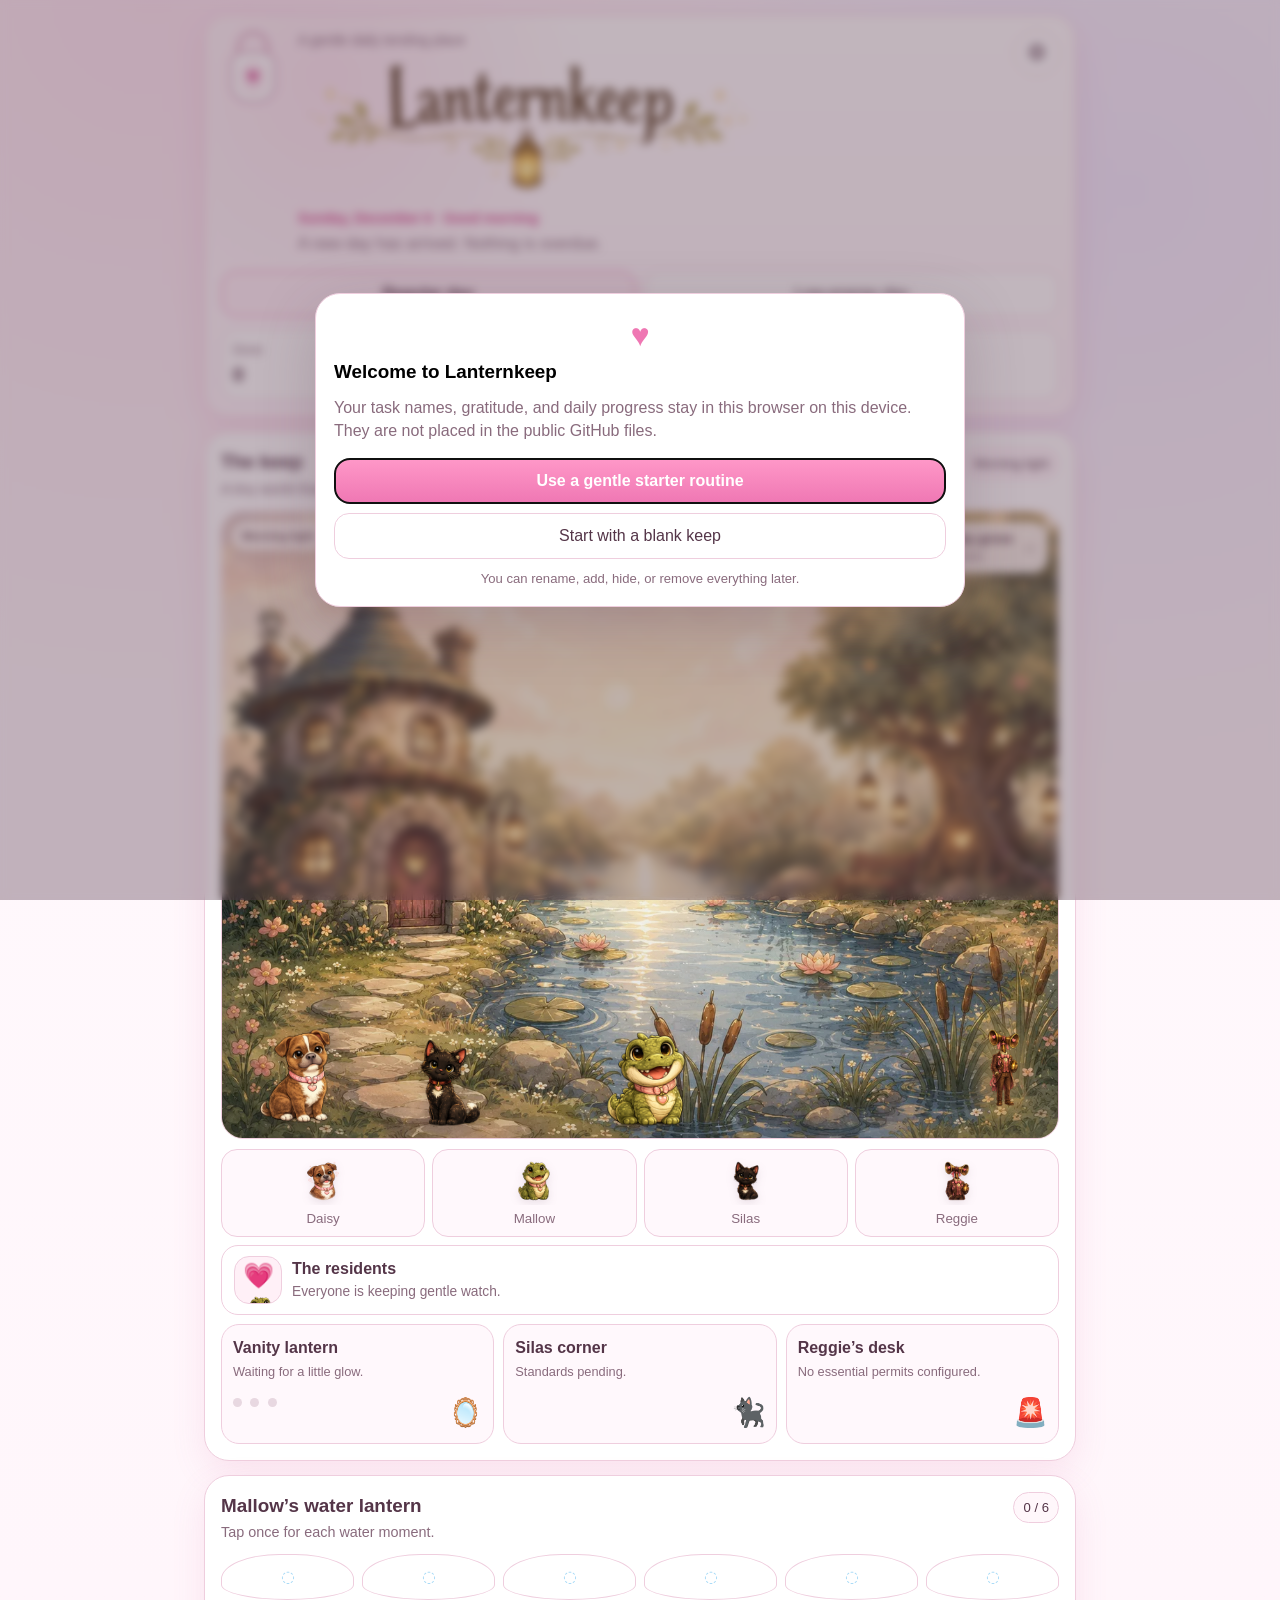
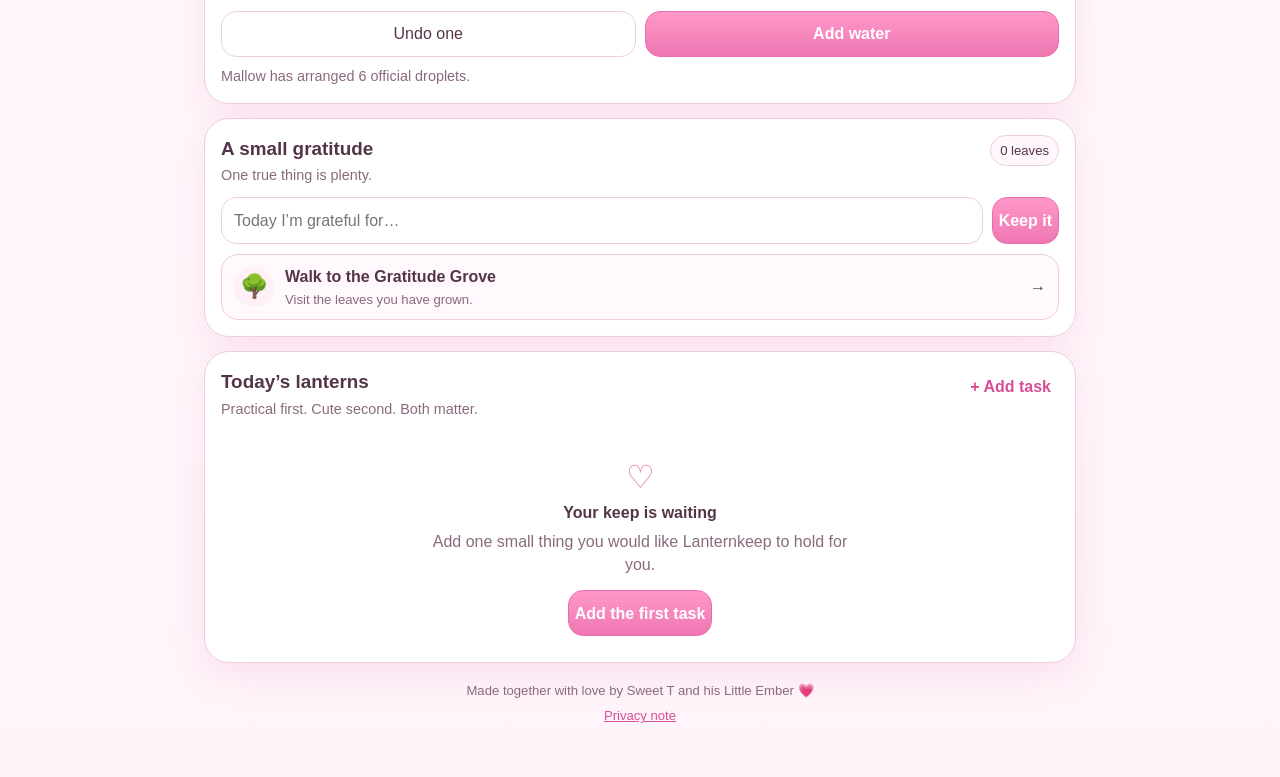
==== commit 41db993b: "Add files via upload" ====
--- a/index.html
+++ b/index.html
@@ -85,7 +85,8 @@
 
         <div class="brand-copy">
           <div class="eyebrow">A gentle daily tending place</div>
-          <h1>Lanternkeep</h1>
+          <img class="brand-title-art" src="./lanternkeep_title_v150.png" alt="Lanternkeep">
+          <h1 class="sr-only">Lanternkeep</h1>
           <p id="dateLine" class="date-line">Today · The keep is waking up</p>
           <p id="heroMessage">Tend what keeps you well. The rest can wait.</p>
         </div>
--- a/styles-v141.css
+++ b/styles-v141.css
@@ -2046,3 +2046,185 @@
     font-size: 0.48rem;
   }
 }
+
+
+/* Lanternkeep 1.5.0 — Grove & Glow polish */
+.sr-only {
+  position: absolute !important;
+  width: 1px !important;
+  height: 1px !important;
+  padding: 0 !important;
+  margin: -1px !important;
+  overflow: hidden !important;
+  clip: rect(0, 0, 0, 0) !important;
+  white-space: nowrap !important;
+  border: 0 !important;
+}
+
+.brand-title-art {
+  display: block;
+  width: min(100%, 460px);
+  margin: 4px 0 10px;
+}
+
+.brand-copy .date-line {
+  margin-top: 2px;
+}
+
+.grove-title-copy {
+  width: 100%;
+}
+
+.grove-title-art {
+  display: block;
+  width: min(100%, 560px);
+  margin: 4px 0 6px;
+}
+
+.grove-title-row {
+  margin-top: 14px;
+}
+
+.living-scene .reggie-scene {
+  filter: drop-shadow(0 5px 7px rgba(46, 32, 39, 0.24)) drop-shadow(0 0 12px rgba(255, 208, 120, 0.68)) drop-shadow(0 0 24px rgba(255, 208, 120, 0.36));
+}
+
+.leaf-canopy {
+  top: 12%;
+  right: 8%;
+  bottom: 16%;
+  left: 14%;
+  gap: clamp(8px, 1.6vw, 15px);
+  justify-content: flex-start;
+}
+
+.grove-leaf-button {
+  width: clamp(54px, 13vw, 88px);
+  min-width: 54px;
+  min-height: clamp(74px, 18vw, 118px);
+  padding: 0;
+  border: 0;
+  background: transparent;
+  box-shadow: none;
+  backdrop-filter: none;
+  transform: rotate(var(--leaf-turn));
+  transition: transform 180ms ease, filter 180ms ease;
+  animation: leaf-settle 1.7s ease-out var(--leaf-delay, 0ms) 1 both;
+}
+
+.grove-leaf-button:hover,
+.grove-leaf-button:focus-visible,
+.grove-leaf-button.active {
+  background: transparent;
+  color: inherit;
+  border: 0;
+  box-shadow: none;
+  transform: rotate(var(--leaf-turn)) translateY(-3px) scale(1.03);
+  filter: drop-shadow(0 6px 12px rgba(89, 59, 67, 0.18));
+}
+
+.grove-leaf-figure {
+  position: relative;
+  display: block;
+  width: 100%;
+  height: 100%;
+}
+
+.grove-leaf-art {
+  display: block;
+  width: 100%;
+  height: auto;
+  max-height: 100%;
+  object-fit: contain;
+  animation: leaf-sway 2.2s ease-in-out var(--leaf-delay, 0ms) 2 alternate;
+  transform-origin: 50% 10%;
+  user-select: none;
+  pointer-events: none;
+}
+
+.grove-leaf-tag {
+  position: absolute;
+  right: -12%;
+  bottom: -10%;
+  width: 58%;
+  aspect-ratio: 386 / 680;
+  display: grid;
+  justify-items: center;
+  align-content: center;
+  padding: 30% 15% 14%;
+  background: url('./gratitude_date_tag_v150.png') center/contain no-repeat;
+  filter: drop-shadow(0 4px 8px rgba(79, 55, 60, 0.16));
+  pointer-events: none;
+}
+
+.leaf-day,
+.leaf-month {
+  display: block;
+  width: 100%;
+  text-align: center;
+  color: #6b4a4f;
+  line-height: 1.02;
+}
+
+.leaf-day {
+  font-size: clamp(0.62rem, 1.8vw, 0.9rem);
+  font-weight: 800;
+}
+
+.leaf-month {
+  margin-top: 2px;
+  font-size: clamp(0.46rem, 1.4vw, 0.68rem);
+  letter-spacing: 0.04em;
+  text-transform: uppercase;
+}
+
+.grove-leaf-button.today .grove-leaf-tag {
+  filter: drop-shadow(0 4px 8px rgba(79, 55, 60, 0.16)) drop-shadow(0 0 8px rgba(239, 119, 179, 0.18));
+}
+
+.grove-leaf-button.active .grove-leaf-tag,
+.grove-leaf-button:focus-visible .grove-leaf-tag {
+  transform: translateY(-1px) scale(1.03);
+}
+
+@keyframes leaf-settle {
+  0% { opacity: 0; transform: rotate(calc(var(--leaf-turn) - 7deg)) translateY(-10px) scale(0.94); }
+  55% { opacity: 1; transform: rotate(calc(var(--leaf-turn) + 2deg)) translateY(2px) scale(1.01); }
+  100% { opacity: 1; transform: rotate(var(--leaf-turn)) translateY(0) scale(1); }
+}
+
+@keyframes leaf-sway {
+  0% { transform: rotate(-2.2deg); }
+  100% { transform: rotate(2.2deg); }
+}
+
+@media (max-width: 480px) {
+  .brand-title-art {
+    width: min(100%, 370px);
+    margin-bottom: 8px;
+  }
+
+  .grove-title-art {
+    width: min(100%, 100%);
+  }
+
+  .leaf-canopy {
+    top: 11%;
+    right: 6%;
+    bottom: 14%;
+    left: 12%;
+    gap: 6px;
+  }
+
+  .grove-leaf-button {
+    width: clamp(48px, 12vw, 72px);
+    min-width: 48px;
+    min-height: clamp(68px, 17vw, 102px);
+  }
+
+  .grove-leaf-tag {
+    right: -11%;
+    bottom: -8%;
+    width: 56%;
+  }
+}
